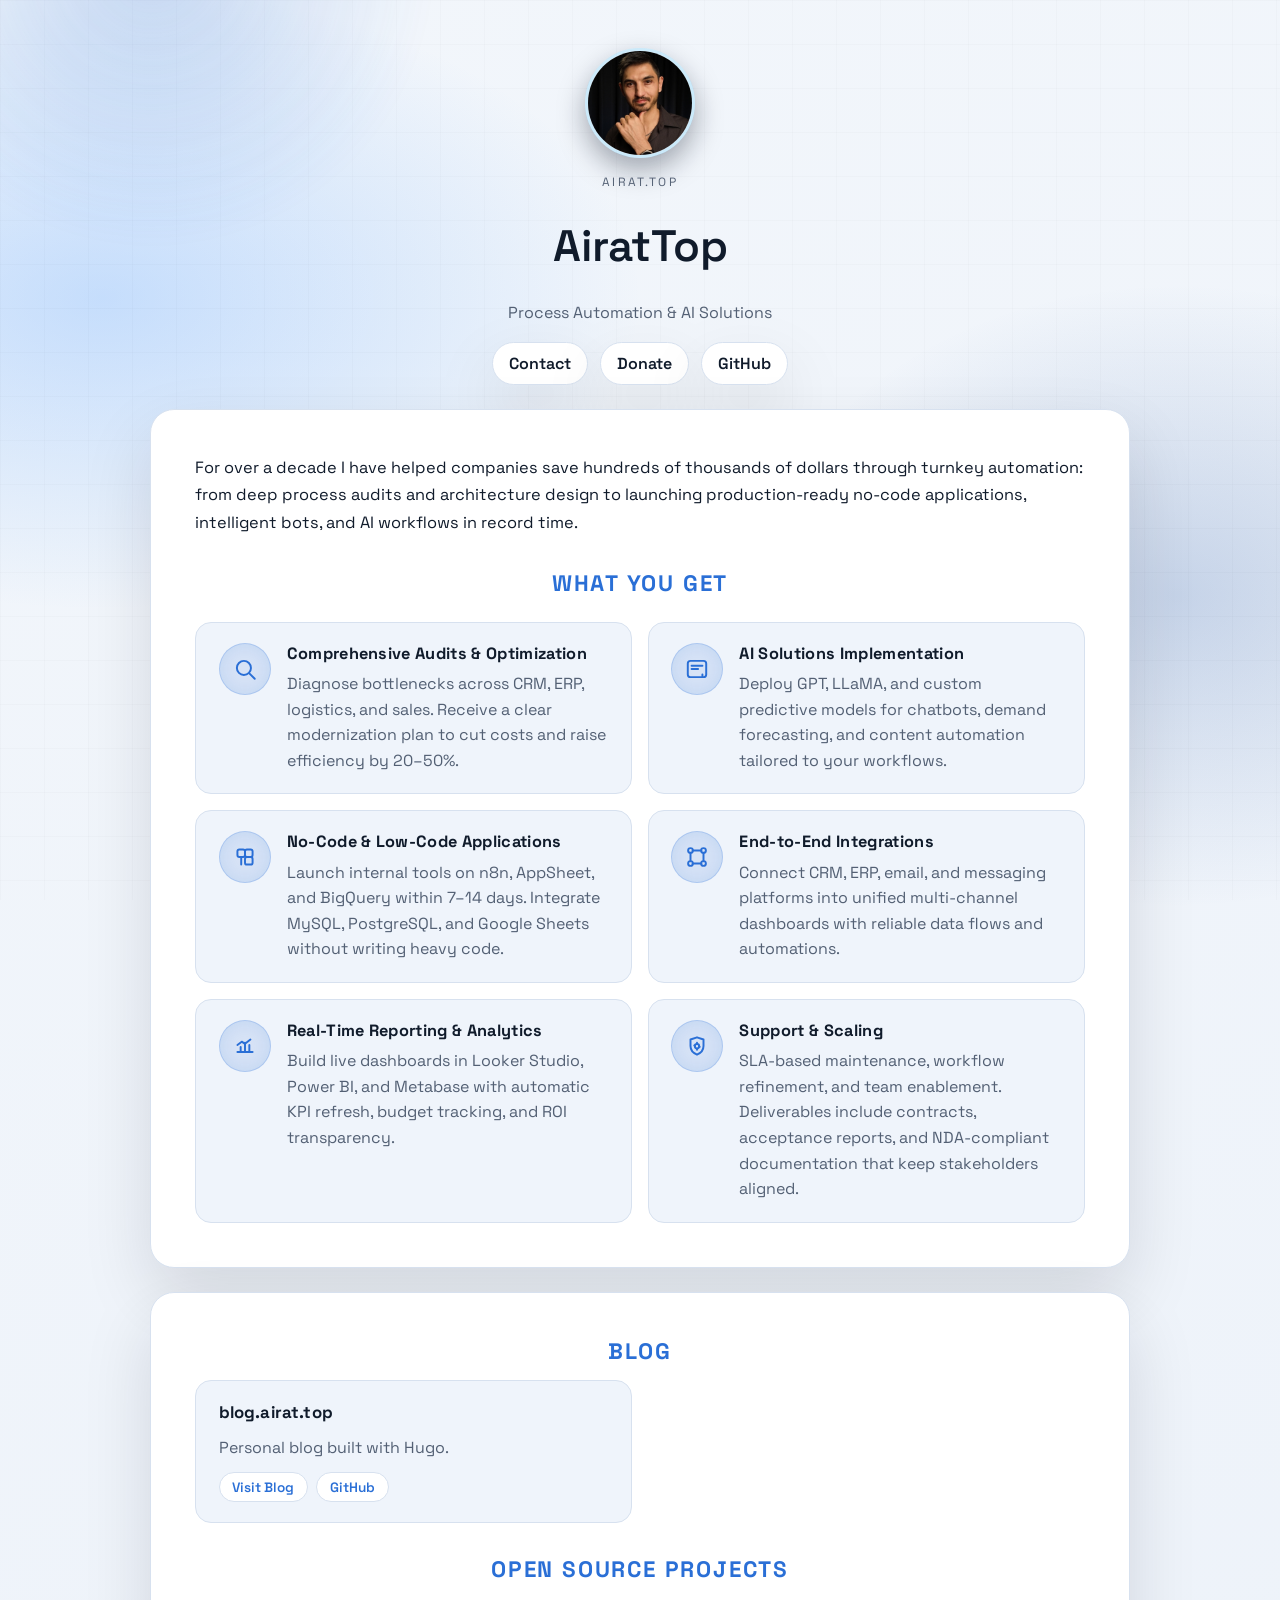
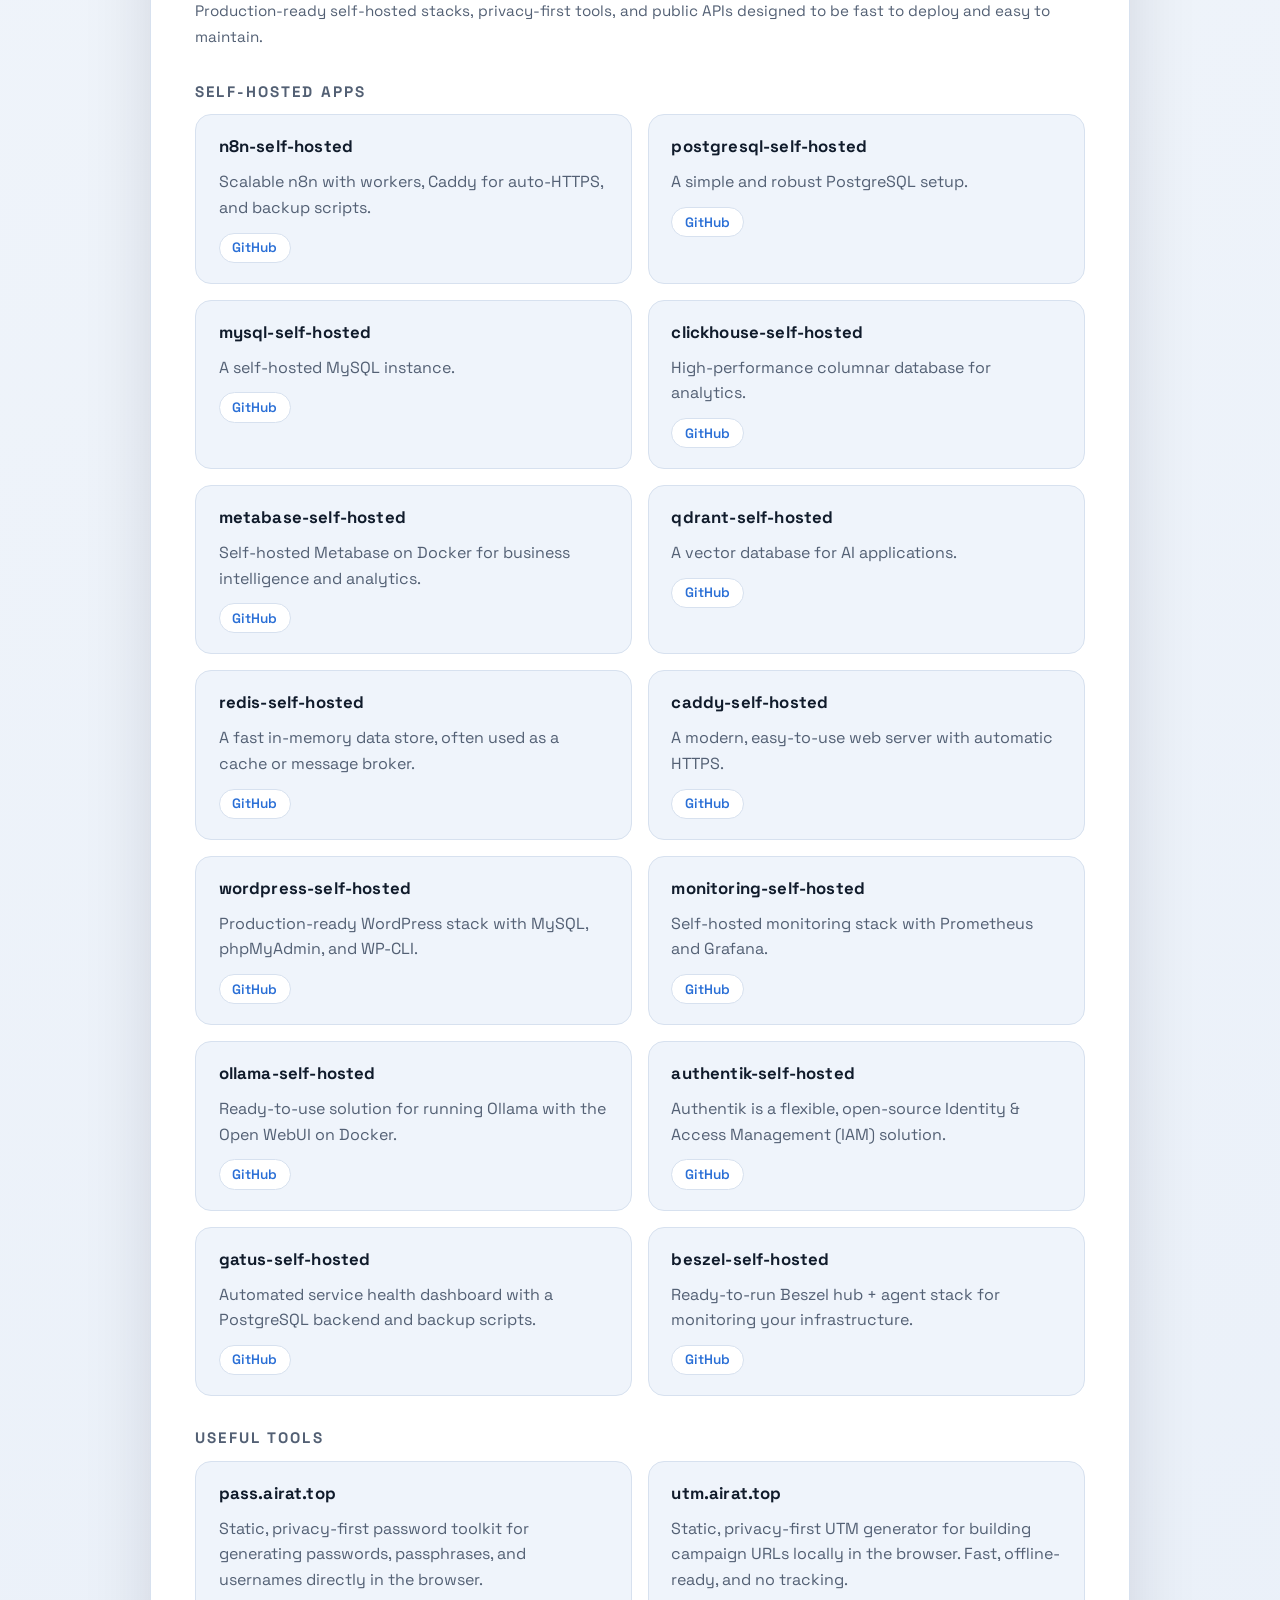
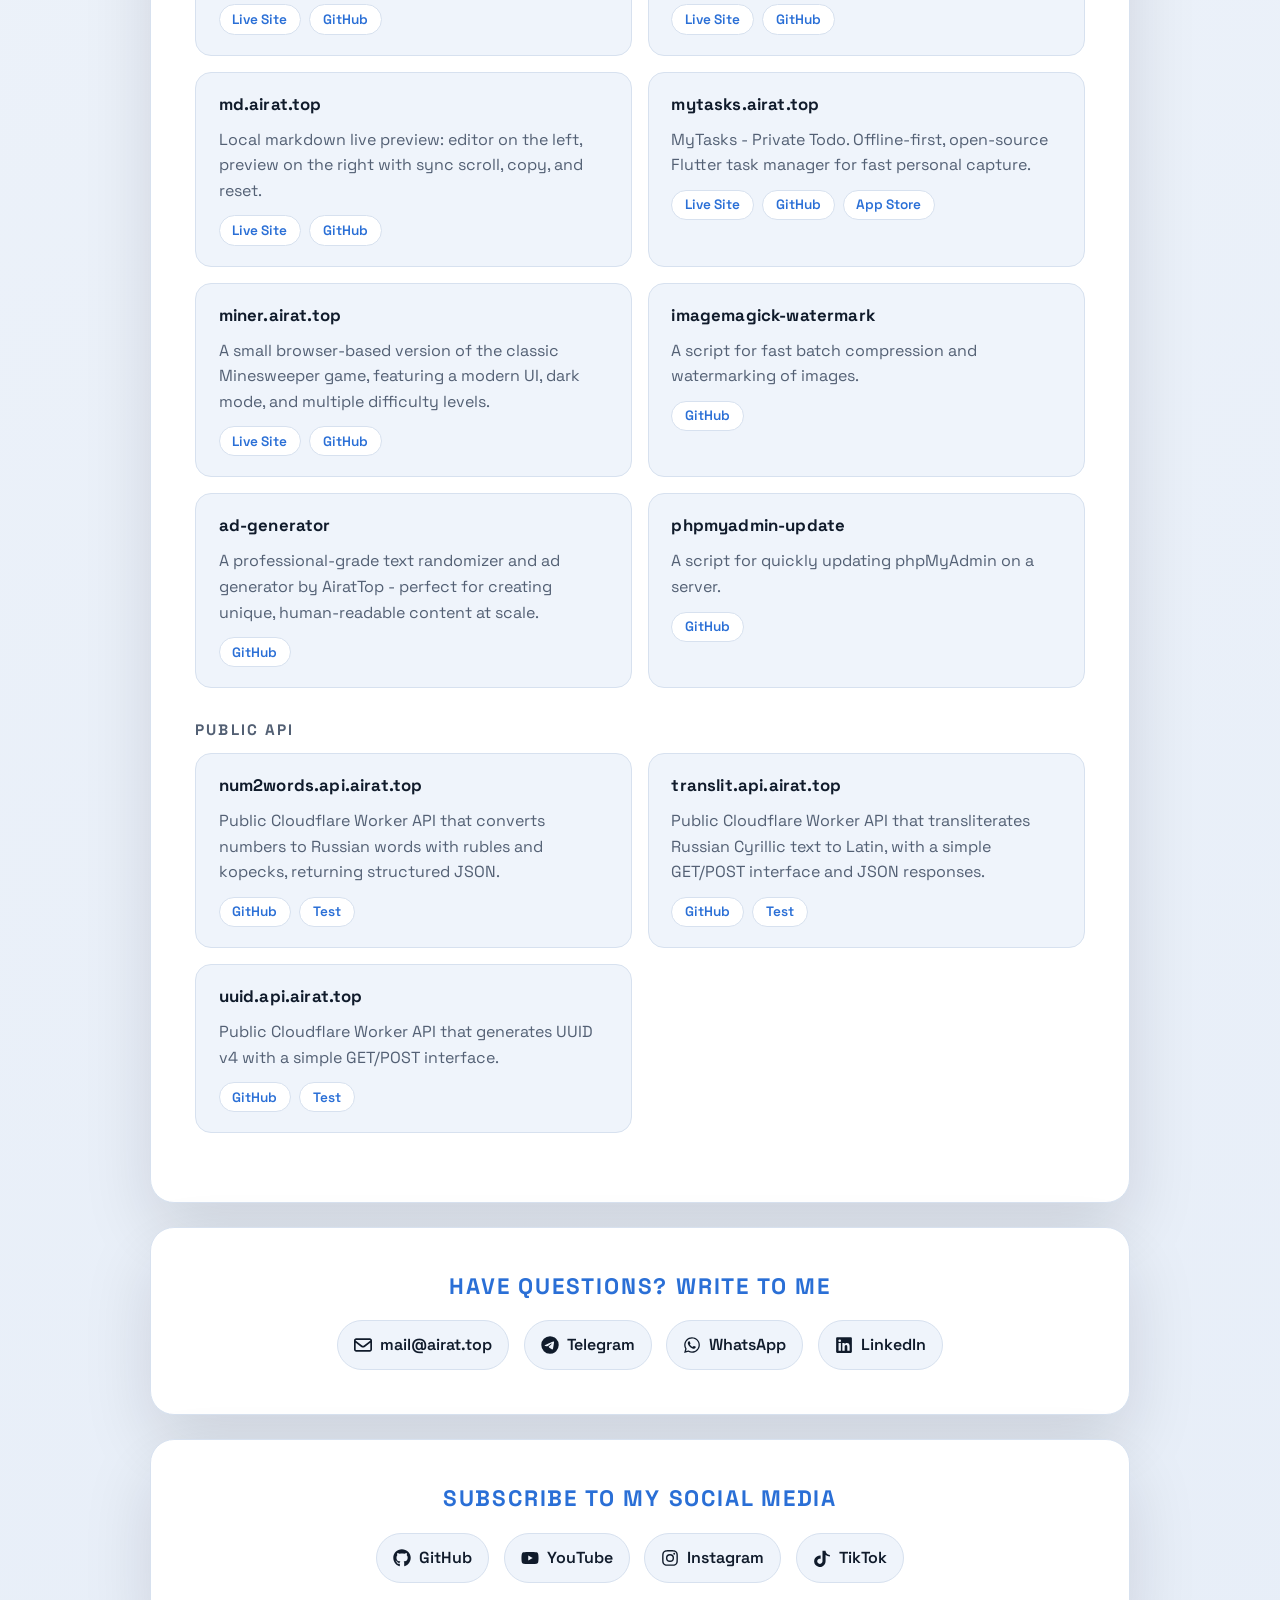
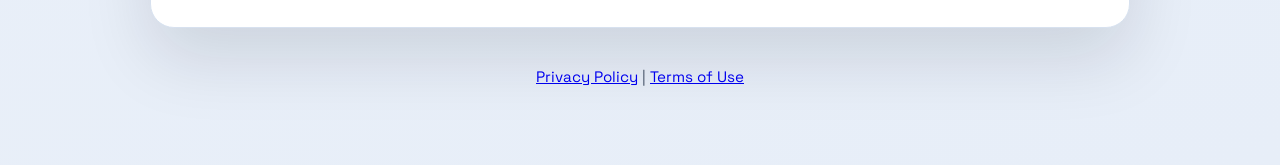
==== index.html @ 620937f3 "New content" ====
<!doctype html>
<html lang="en">
  <head>
    <meta charset="utf-8" />
    <meta name="viewport" content="width=device-width, initial-scale=1" />
    <meta name="description" content="AiratTop helps companies automate processes and launch AI-driven solutions, from audits to no-code apps, analytics, and ongoing support." />
    <title>AiratTop · Process Automation & AI Solutions</title>
    <meta property="og:type" content="website" />
    <meta property="og:title" content="AiratTop · Process Automation & AI Solutions" />
    <meta property="og:description" content="Discover how AiratTop delivers comprehensive audits, AI implementation, no-code apps, and analytics to accelerate your business." />
    <meta property="og:url" content="https://airat.top/" />
    <meta property="og:image" content="https://airat.top/airattop.jpg" />
    <meta property="og:image:width" content="500" />
    <meta property="og:image:height" content="500" />
    <meta property="twitter:card" content="summary" />
    <meta property="twitter:title" content="AiratTop · Process Automation & AI Solutions" />
    <meta property="twitter:description" content="Discover how AiratTop delivers comprehensive audits, AI implementation, no-code apps, and analytics to accelerate your business." />
    <meta property="twitter:image" content="https://airat.top/airattop.jpg" />
    <meta name="msvalidate.01" content="A4ADBC8E0D3C862E117640B06AC788E3" />
    <meta name="google-site-verification" content="zuHpP1sB8u4uv7gVtMj2RNaGCoxq2lGMYENOCMovy1Y" />
    <meta name="yandex-verification" content="6d08a6d5c02c329e" />
    <link rel="canonical" href="https://airat.top/" />
    <link rel="apple-touch-icon" sizes="180x180" href="/apple-touch-icon.png" />
    <link rel="icon" type="image/png" sizes="32x32" href="/favicon-32x32.png" />
    <link rel="icon" type="image/png" sizes="16x16" href="/favicon-16x16.png" />
    <link rel="icon" href="/favicon.ico" />
    <link rel="manifest" href="/site.webmanifest" />

    <link rel="preconnect" href="https://fonts.googleapis.com" />
    <link rel="preconnect" href="https://fonts.gstatic.com" crossorigin />
    <link
      href="https://fonts.googleapis.com/css2?family=Space+Grotesk:wght@400;500;600&family=JetBrains+Mono:wght@400;600&display=swap"
      rel="stylesheet"
    />
    <link rel="stylesheet" href="styles.css" />
    <script async src="https://www.googletagmanager.com/gtag/js?id=G-CVEGGNPJXK"></script>
    <script>
      window.dataLayer = window.dataLayer || [];
      function gtag(){dataLayer.push(arguments);}
      gtag('js', new Date());
      gtag('config', 'G-CVEGGNPJXK');
    </script>
  </head>
  <body>
    <div class="bg-glow" aria-hidden="true"></div>

    <main class="shell">
      <header class="brand brand-centered">
        <div class="avatar">
          <img src="airattop.jpg" alt="AiratTop portrait" />
        </div>
        <p class="brand-eyebrow">airat.top</p>
        <h1>AiratTop</h1>
        <p class="brand-subtitle">Process Automation &amp; AI Solutions</p>
        <div class="brand-actions">
          <a class="repo-link" href="#contact">Contact</a>
          <a class="repo-link" href="https://donate.airat.top" target="_blank" rel="noreferrer">Donate</a>
          <a class="repo-link" href="https://github.com/AiratTop" target="_blank" rel="noreferrer">GitHub</a>
        </div>
      </header>

      <section class="content">
        <p class="lead">
          For over a decade I have helped companies save hundreds of thousands of dollars through turnkey automation:
          from deep process audits and architecture design to launching production-ready no-code applications, intelligent bots,
          and AI workflows in record time.
        </p>

        <h2>What You Get</h2>
        <div class="services-grid">
          <article class="service-card">
            <span class="icon-circle" aria-hidden="true">
              <svg viewBox="0 0 24 24">
                <circle cx="11" cy="11" r="6.5" />
                <line x1="16" y1="16" x2="21" y2="21" />
              </svg>
            </span>
            <div>
              <h3>Comprehensive Audits &amp; Optimization</h3>
              <p>
                Diagnose bottlenecks across CRM, ERP, logistics, and sales. Receive a clear modernization plan to cut costs
                and raise efficiency by 20–50%.
              </p>
            </div>
          </article>

          <article class="service-card">
            <span class="icon-circle" aria-hidden="true">
              <svg viewBox="0 0 24 24">
                <rect x="3.5" y="4.5" width="17" height="15" rx="2.5" />
                <path d="M7 9h10M7 12h6M17 17v2" />
              </svg>
            </span>
            <div>
              <h3>AI Solutions Implementation</h3>
              <p>
                Deploy GPT, LLaMA, and custom predictive models for chatbots, demand forecasting, and content automation
                tailored to your workflows.
              </p>
            </div>
          </article>

          <article class="service-card">
            <span class="icon-circle" aria-hidden="true">
              <svg viewBox="0 0 24 24">
                <rect x="5" y="5" width="7" height="7" rx="1.8" />
                <rect x="12" y="5" width="7" height="7" rx="1.8" />
                <rect x="12" y="12" width="7" height="7" rx="1.8" />
                <path d="M8.5 12v7" />
              </svg>
            </span>
            <div>
              <h3>No-Code &amp; Low-Code Applications</h3>
              <p>
                Launch internal tools on n8n, AppSheet, and BigQuery within 7–14 days. Integrate MySQL, PostgreSQL,
                and Google Sheets without writing heavy code.
              </p>
            </div>
          </article>

          <article class="service-card">
            <span class="icon-circle" aria-hidden="true">
              <svg viewBox="0 0 24 24">
                <circle cx="6" cy="6" r="2.2" />
                <circle cx="18" cy="6" r="2.2" />
                <circle cx="6" cy="18" r="2.2" />
                <circle cx="18" cy="18" r="2.2" />
                <path d="M8 6h8M6 8v8M18 8v8M8 18h8" />
              </svg>
            </span>
            <div>
              <h3>End-to-End Integrations</h3>
              <p>
                Connect CRM, ERP, email, and messaging platforms into unified multi-channel dashboards with reliable data flows
                and automations.
              </p>
            </div>
          </article>

          <article class="service-card">
            <span class="icon-circle" aria-hidden="true">
              <svg viewBox="0 0 24 24">
                <path d="M5 17.5h14" />
                <path d="M8 13v4.5" />
                <path d="M12 9v8.5" />
                <path d="M16 11v6.5" />
                <path d="M5 11l4-3 3 2 5-4" />
              </svg>
            </span>
            <div>
              <h3>Real-Time Reporting &amp; Analytics</h3>
              <p>
                Build live dashboards in Looker Studio, Power BI, and Metabase with automatic KPI refresh, budget tracking,
                and ROI transparency.
              </p>
            </div>
          </article>

          <article class="service-card">
            <span class="icon-circle" aria-hidden="true">
              <svg viewBox="0 0 24 24">
                <path d="M12 4l6 2v6c0 4-2.5 6.5-6 8-3.5-1.5-6-4-6-8V6l6-2z" />
                <circle cx="12" cy="12.2" r="2" />
                <path d="M12 9v1" />
                <path d="M12 14.4v1" />
                <path d="M9.5 11.4l.7.7" />
                <path d="M13.8 12.1l.7.7" />
              </svg>
            </span>
            <div>
              <h3>Support &amp; Scaling</h3>
              <p>
                SLA-based maintenance, workflow refinement, and team enablement. Deliverables include contracts,
                acceptance reports, and NDA-compliant documentation that keep stakeholders aligned.
              </p>
            </div>
          </article>
        </div>
      </section>

      <section class="content" id="projects">
        <h2>Blog</h2>
        <div class="project-grid">
          <article class="project-card">
            <h3>blog.airat.top</h3>
            <p>Personal blog built with Hugo.</p>
            <div class="project-links">
              <a class="pill-link" href="https://blog.airat.top" target="_blank" rel="noreferrer">Visit Blog</a>
              <a class="pill-link" href="https://github.com/AiratTop/blog.airat.top" target="_blank" rel="noreferrer">GitHub</a>
            </div>
          </article>
        </div>

        <h2>Open Source Projects</h2>
        <p class="meta">
          Production-ready self-hosted stacks, privacy-first tools, and public APIs designed to be fast to deploy and easy to maintain.
        </p>

        <h3 class="section-title">Self-Hosted Apps</h3>
        <div class="project-grid">
          <article class="project-card">
            <h3>n8n-self-hosted</h3>
            <p>Scalable n8n with workers, Caddy for auto-HTTPS, and backup scripts.</p>
            <div class="project-links">
              <a class="pill-link" href="https://github.com/AiratTop/n8n-self-hosted" target="_blank" rel="noreferrer">GitHub</a>
            </div>
          </article>
          <article class="project-card">
            <h3>postgresql-self-hosted</h3>
            <p>A simple and robust PostgreSQL setup.</p>
            <div class="project-links">
              <a class="pill-link" href="https://github.com/AiratTop/postgresql-self-hosted" target="_blank" rel="noreferrer">GitHub</a>
            </div>
          </article>
          <article class="project-card">
            <h3>mysql-self-hosted</h3>
            <p>A self-hosted MySQL instance.</p>
            <div class="project-links">
              <a class="pill-link" href="https://github.com/AiratTop/mysql-self-hosted" target="_blank" rel="noreferrer">GitHub</a>
            </div>
          </article>
          <article class="project-card">
            <h3>clickhouse-self-hosted</h3>
            <p>High-performance columnar database for analytics.</p>
            <div class="project-links">
              <a class="pill-link" href="https://github.com/AiratTop/clickhouse-self-hosted" target="_blank" rel="noreferrer">GitHub</a>
            </div>
          </article>
          <article class="project-card">
            <h3>metabase-self-hosted</h3>
            <p>Self-hosted Metabase on Docker for business intelligence and analytics.</p>
            <div class="project-links">
              <a class="pill-link" href="https://github.com/AiratTop/metabase-self-hosted" target="_blank" rel="noreferrer">GitHub</a>
            </div>
          </article>
          <article class="project-card">
            <h3>qdrant-self-hosted</h3>
            <p>A vector database for AI applications.</p>
            <div class="project-links">
              <a class="pill-link" href="https://github.com/AiratTop/qdrant-self-hosted" target="_blank" rel="noreferrer">GitHub</a>
            </div>
          </article>
          <article class="project-card">
            <h3>redis-self-hosted</h3>
            <p>A fast in-memory data store, often used as a cache or message broker.</p>
            <div class="project-links">
              <a class="pill-link" href="https://github.com/AiratTop/redis-self-hosted" target="_blank" rel="noreferrer">GitHub</a>
            </div>
          </article>
          <article class="project-card">
            <h3>caddy-self-hosted</h3>
            <p>A modern, easy-to-use web server with automatic HTTPS.</p>
            <div class="project-links">
              <a class="pill-link" href="https://github.com/AiratTop/caddy-self-hosted" target="_blank" rel="noreferrer">GitHub</a>
            </div>
          </article>
          <article class="project-card">
            <h3>wordpress-self-hosted</h3>
            <p>Production-ready WordPress stack with MySQL, phpMyAdmin, and WP-CLI.</p>
            <div class="project-links">
              <a class="pill-link" href="https://github.com/AiratTop/wordpress-self-hosted" target="_blank" rel="noreferrer">GitHub</a>
            </div>
          </article>
          <article class="project-card">
            <h3>monitoring-self-hosted</h3>
            <p>Self-hosted monitoring stack with Prometheus and Grafana.</p>
            <div class="project-links">
              <a class="pill-link" href="https://github.com/AiratTop/monitoring-self-hosted" target="_blank" rel="noreferrer">GitHub</a>
            </div>
          </article>
          <article class="project-card">
            <h3>ollama-self-hosted</h3>
            <p>Ready-to-use solution for running Ollama with the Open WebUI on Docker.</p>
            <div class="project-links">
              <a class="pill-link" href="https://github.com/AiratTop/ollama-self-hosted" target="_blank" rel="noreferrer">GitHub</a>
            </div>
          </article>
          <article class="project-card">
            <h3>authentik-self-hosted</h3>
            <p>Authentik is a flexible, open-source Identity &amp; Access Management (IAM) solution.</p>
            <div class="project-links">
              <a class="pill-link" href="https://github.com/AiratTop/authentik-self-hosted" target="_blank" rel="noreferrer">GitHub</a>
            </div>
          </article>
          <article class="project-card">
            <h3>gatus-self-hosted</h3>
            <p>Automated service health dashboard with a PostgreSQL backend and backup scripts.</p>
            <div class="project-links">
              <a class="pill-link" href="https://github.com/AiratTop/gatus-self-hosted" target="_blank" rel="noreferrer">GitHub</a>
            </div>
          </article>
          <article class="project-card">
            <h3>beszel-self-hosted</h3>
            <p>Ready-to-run Beszel hub + agent stack for monitoring your infrastructure.</p>
            <div class="project-links">
              <a class="pill-link" href="https://github.com/AiratTop/beszel-self-hosted" target="_blank" rel="noreferrer">GitHub</a>
            </div>
          </article>
        </div>

        <h3 class="section-title">Useful Tools</h3>
        <div class="project-grid">
          <article class="project-card">
            <h3>pass.airat.top</h3>
            <p>Static, privacy-first password toolkit for generating passwords, passphrases, and usernames directly in the browser.</p>
            <div class="project-links">
              <a class="pill-link" href="https://pass.airat.top" target="_blank" rel="noreferrer">Live Site</a>
              <a class="pill-link" href="https://github.com/AiratTop/pass.airat.top" target="_blank" rel="noreferrer">GitHub</a>
            </div>
          </article>
          <article class="project-card">
            <h3>utm.airat.top</h3>
            <p>Static, privacy-first UTM generator for building campaign URLs locally in the browser. Fast, offline-ready, and no tracking.</p>
            <div class="project-links">
              <a class="pill-link" href="https://utm.airat.top" target="_blank" rel="noreferrer">Live Site</a>
              <a class="pill-link" href="https://github.com/AiratTop/utm.airat.top" target="_blank" rel="noreferrer">GitHub</a>
            </div>
          </article>
          <article class="project-card">
            <h3>md.airat.top</h3>
            <p>Local markdown live preview: editor on the left, preview on the right with sync scroll, copy, and reset.</p>
            <div class="project-links">
              <a class="pill-link" href="https://md.airat.top" target="_blank" rel="noreferrer">Live Site</a>
              <a class="pill-link" href="https://github.com/AiratTop/md.airat.top" target="_blank" rel="noreferrer">GitHub</a>
            </div>
          </article>
          <article class="project-card">
            <h3>mytasks.airat.top</h3>
            <p>MyTasks - Private Todo. Offline-first, open-source Flutter task manager for fast personal capture.</p>
            <div class="project-links">
              <a class="pill-link" href="https://mytasks.airat.top" target="_blank" rel="noreferrer">Live Site</a>
              <a class="pill-link" href="https://github.com/AiratTop/mytasks" target="_blank" rel="noreferrer">GitHub</a>
              <a class="pill-link" href="https://apps.apple.com/us/app/mytasks-private-todo/id6755858152" target="_blank" rel="noreferrer">App Store</a>
            </div>
          </article>
          <article class="project-card">
            <h3>miner.airat.top</h3>
            <p>A small browser-based version of the classic Minesweeper game, featuring a modern UI, dark mode, and multiple difficulty levels.</p>
            <div class="project-links">
              <a class="pill-link" href="https://miner.airat.top" target="_blank" rel="noreferrer">Live Site</a>
              <a class="pill-link" href="https://github.com/AiratTop/miner.airat.top" target="_blank" rel="noreferrer">GitHub</a>
            </div>
          </article>
          <article class="project-card">
            <h3>imagemagick-watermark</h3>
            <p>A script for fast batch compression and watermarking of images.</p>
            <div class="project-links">
              <a class="pill-link" href="https://github.com/AiratTop/imagemagick-watermark" target="_blank" rel="noreferrer">GitHub</a>
            </div>
          </article>
          <article class="project-card">
            <h3>ad-generator</h3>
            <p>A professional-grade text randomizer and ad generator by AiratTop - perfect for creating unique, human-readable content at scale.</p>
            <div class="project-links">
              <a class="pill-link" href="https://github.com/AiratTop/ad-generator" target="_blank" rel="noreferrer">GitHub</a>
            </div>
          </article>
          <article class="project-card">
            <h3>phpmyadmin-update</h3>
            <p>A script for quickly updating phpMyAdmin on a server.</p>
            <div class="project-links">
              <a class="pill-link" href="https://github.com/AiratTop/phpmyadmin-update" target="_blank" rel="noreferrer">GitHub</a>
            </div>
          </article>
        </div>

        <h3 class="section-title">Public API</h3>
        <div class="project-grid">
          <article class="project-card">
            <h3>num2words.api.airat.top</h3>
            <p>Public Cloudflare Worker API that converts numbers to Russian words with rubles and kopecks, returning structured JSON.</p>
            <div class="project-links">
              <a class="pill-link" href="https://github.com/AiratTop/num2words.api.airat.top" target="_blank" rel="noreferrer">GitHub</a>
              <a class="pill-link" href="https://num2words.api.airat.top/?number=1234.56" target="_blank" rel="noreferrer">Test</a>
            </div>
          </article>
          <article class="project-card">
            <h3>translit.api.airat.top</h3>
            <p>Public Cloudflare Worker API that transliterates Russian Cyrillic text to Latin, with a simple GET/POST interface and JSON responses.</p>
            <div class="project-links">
              <a class="pill-link" href="https://github.com/AiratTop/translit.api.airat.top" target="_blank" rel="noreferrer">GitHub</a>
              <a class="pill-link" href="https://translit.api.airat.top/?text=%D0%9F%D1%80%D0%B8%D0%B2%D0%B5%D1%82" target="_blank" rel="noreferrer">Test</a>
            </div>
          </article>
          <article class="project-card">
            <h3>uuid.api.airat.top</h3>
            <p>Public Cloudflare Worker API that generates UUID v4 with a simple GET/POST interface.</p>
            <div class="project-links">
              <a class="pill-link" href="https://github.com/AiratTop/uuid.api.airat.top" target="_blank" rel="noreferrer">GitHub</a>
              <a class="pill-link" href="https://uuid.api.airat.top" target="_blank" rel="noreferrer">Test</a>
            </div>
          </article>
        </div>
      </section>

      <section class="content content-center" id="contact">
        <h2>Have Questions? Write to Me</h2>
        <div class="action-grid">
          <a class="action-btn" href="mailto:mail@airat.top">
            <svg viewBox="0 0 512 512" aria-hidden="true" focusable="false" fill="currentColor">
              <path d="M61.4 64C27.5 64 0 91.5 0 125.4c0 .9 0 1.7.1 2.6H0V384c0 35.3 28.7 64 64 64h384c35.3 0 64-28.7 64-64V128h-.1c0-.9.1-1.7.1-2.6 0-33.9-27.5-61.4-61.4-61.4H61.4Zm402.6 128.3V384c0 8.8-7.2 16-16 16H64c-8.8 0-16-7.2-16-16V192.3l154.8 117.4c31.4 23.9 74.9 23.9 106.4 0L464 192.3ZM48 125.4c0-7.4 6-13.4 13.4-13.4h389.2c7.4 0 13.4 6 13.4 13.4 0 4.2-2 8.2-5.3 10.7L280.2 271.5c-14.3 10.8-34.1 10.8-48.4 0L53.3 136.1c-3.3-2.5-5.3-6.5-5.3-10.7Z" />
            </svg>
            mail@airat.top
          </a>
          <a class="action-btn" href="https://t.me/Airat_Halitov" target="_blank" rel="noreferrer">
            <svg viewBox="0 0 512 512" aria-hidden="true" focusable="false" fill="currentColor">
              <path d="M256 8a248 248 0 1 0 0 496 248 248 0 1 0 0-496Zm115 168.7c-3.7 39.2-19.9 134.4-28.1 178.3-3.5 18.6-10.3 24.8-16.9 25.4-14.4 1.3-25.3-9.5-39.3-18.7-21.8-14.3-34.2-23.2-55.3-37.2-24.5-16.1-8.6-25 5.3-39.5 3.7-3.8 67.1-61.5 68.3-66.7.2-.7.3-3.1-1.2-4.4s-3.6-.8-5.1-.5c-2.2.5-37.1 23.5-104.6 69.1-9.9 6.8-18.9 10.1-26.9 9.9-8.9-.2-25.9-5-38.6-9.1-15.5-5-27.9-7.7-26.8-16.3.6-4.5 6.7-9 18.4-13.7 72.3-31.5 120.5-52.3 144.6-62.3 68.9-28.6 83.2-33.6 92.5-33.8 2.1 0 6.6.5 9.6 2.9 2 1.7 3.2 4.1 3.5 6.7.5 3.2.6 6.5.4 9.8Z" />
            </svg>
            Telegram
          </a>
          <a class="action-btn" href="https://wa.me/+79667770704" target="_blank" rel="noreferrer">
            <svg viewBox="0 0 448 512" aria-hidden="true" focusable="false" fill="currentColor">
              <path d="M380.9 97.1c-41.9-42-97.7-65.1-157-65.1C101.5 32 2 131.6 2 254c0 39.1 10.2 77.3 29.6 111L0 480l117.7-30.9c32.4 17.7 68.9 27 106.1 27h.1c122.3 0 224.1-99.6 224.1-222 0-59.3-25.2-115-67.1-157Zm-157 341.6c-33.2 0-65.7-8.9-94-25.7l-6.7-4-69.8 18.3 18.6-68.1-4.4-7c-18.5-29.4-28.2-63.3-28.2-98.2C40.4 152.3 123.2 69.5 225 69.5c49.3 0 95.6 19.2 130.4 54.1s56.2 81.2 56.1 130.5c0 101.8-84.9 184.6-186.6 184.6Zm94.9-138.2c-5.5-2.8-32.8-16.2-37.9-18-5.1-1.9-8.8-2.8-12.5 2.8s-14.3 18-17.6 21.8c-3.2 3.7-6.5 4.2-12 1.4-32.6-16.3-54-29.1-75.5-66-5.7-9.8 5.7-9.1 16.3-30.3 1.8-3.7.9-6.9-.5-9.7s-12.5-30.1-17.1-41.2c-4.5-10.8-9.1-9.3-12.5-9.5-3.2-.2-6.9-.2-10.6-.2s-9.7 1.4-14.8 6.9c-5.1 5.6-19.4 19-19.4 46.3s19.9 53.7 22.6 57.4c2.8 3.7 39.1 59.7 94.8 83.8 35.2 15.2 49 16.5 66.6 13.9 10.7-1.6 32.8-13.4 37.4-26.4s4.6-24.1 3.2-26.4c-1.3-2.5-5-3.9-10.5-6.6Z" />
            </svg>
            WhatsApp
          </a>
          <a class="action-btn" href="https://www.linkedin.com/in/AiratTop" target="_blank" rel="noreferrer">
            <svg viewBox="0 0 448 512" aria-hidden="true" focusable="false" fill="currentColor">
              <path d="M416 32H31.9C14.3 32 0 46.5 0 64.3v383.4C0 465.5 14.3 480 31.9 480H416c17.6 0 32-14.5 32-32.3V64.3C448 46.5 433.6 32 416 32Zm-280.6 384H69v-213.8h66.5V416Zm-33.2-320a38.5 38.5 0 1 1 0 77 38.5 38.5 0 1 1 0-77ZM384.3 416h-66.4v-104c0-24.8-.5-56.7-34.5-56.7-34.6 0-39.9 27-39.9 54.9V416h-66.4V202.2h63.7v29.2h.9c8.9-16.8 30.6-34.5 62.9-34.5 67.2 0 79.7 44.3 79.7 101.9V416Z" />
            </svg>
            LinkedIn
          </a>
        </div>
      </section>

      <section class="content content-center">
        <h2>Subscribe to My Social Media</h2>
        <div class="action-grid">
          <a class="action-btn" href="https://github.com/AiratTop" target="_blank" rel="noreferrer">
            <svg viewBox="0 0 512 512" aria-hidden="true" focusable="false" fill="currentColor">
              <path d="M173.9 397.4c0 2-2.3 3.6-5.2 3.6-3.3 .3-5.6-1.3-5.6-3.6 0-2 2.3-3.6 5.2-3.6 3-.3 5.6 1.3 5.6 3.6zm-31.1-4.5c-.7 2 1.3 4.3 4.3 4.9 2.6 1 5.6 0 6.2-2s-1.3-4.3-4.3-5.2c-2.6-.7-5.5 .3-6.2 2.3zm44.2-1.7c-2.9 .7-4.9 2.6-4.6 4.9 .3 2 2.9 3.3 5.9 2.6 2.9-.7 4.9-2.6 4.6-4.6-.3-1.9-3-3.2-5.9-2.9zM252.8 8c-138.7 0-244.8 105.3-244.8 244 0 110.9 69.8 205.8 169.5 239.2 12.8 2.3 17.3-5.6 17.3-12.1 0-6.2-.3-40.4-.3-61.4 0 0-70 15-84.7-29.8 0 0-11.4-29.1-27.8-36.6 0 0-22.9-15.7 1.6-15.4 0 0 24.9 2 38.6 25.8 21.9 38.6 58.6 27.5 72.9 20.9 2.3-16 8.8-27.1 16-33.7-55.9-6.2-112.3-14.3-112.3-110.5 0-27.5 7.6-41.3 23.6-58.9-2.6-6.5-11.1-33.3 2.6-67.9 20.9-6.5 69 27 69 27 20-5.6 41.5-8.5 62.8-8.5s42.8 2.9 62.8 8.5c0 0 48.1-33.6 69-27 13.7 34.7 5.2 61.4 2.6 67.9 16 17.7 25.8 31.5 25.8 58.9 0 96.5-58.9 104.2-114.8 110.5 9.2 7.9 17 22.9 17 46.4 0 33.7-.3 75.4-.3 83.6 0 6.5 4.6 14.4 17.3 12.1 100-33.2 167.8-128.1 167.8-239 0-138.7-112.5-244-251.2-244zM105.2 352.9c-1.3 1-1 3.3 .7 5.2 1.6 1.6 3.9 2.3 5.2 1 1.3-1 1-3.3-.7-5.2-1.6-1.6-3.9-2.3-5.2-1zm-10.8-8.1c-.7 1.3 .3 2.9 2.3 3.9 1.6 1 3.6 .7 4.3-.7 .7-1.3-.3-2.9-2.3-3.9-2-.6-3.6-.3-4.3 .7zm32.4 35.6c-1.6 1.3-1 4.3 1.3 6.2 2.3 2.3 5.2 2.6 6.5 1 1.3-1.3 .7-4.3-1.3-6.2-2.2-2.3-5.2-2.6-6.5-1zm-11.4-14.7c-1.6 1-1.6 3.6 0 5.9s4.3 3.3 5.6 2.3c1.6-1.3 1.6-3.9 0-6.2-1.4-2.3-4-3.3-5.6-2z" />
            </svg>
            GitHub
          </a>
          <a class="action-btn" href="https://www.youtube.com/@AiratTop?sub_confirmation=1" target="_blank" rel="noreferrer">
            <svg viewBox="0 0 576 512" aria-hidden="true" focusable="false" fill="currentColor">
              <path d="M549.7 124.1c-6.2-23.7-24.8-42.3-48.3-48.6C458.9 64 288.1 64 288.1 64S117.3 64 74.7 75.5C51.2 81.8 32.7 100.4 26.4 124.1 15 167 15 256.4 15 256.4s0 89.4 11.4 132.3c6.3 23.6 24.8 41.5 48.3 47.8 42.6 11.5 213.4 11.5 213.4 11.5s170.8 0 213.4-11.5c23.5-6.3 42-24.2 48.3-47.8 11.4-42.9 11.4-132.3 11.4-132.3s0-89.4-11.4-132.3ZM232.2 337.6V175.2l142.7 81.2-142.7 81.2Z" />
            </svg>
            YouTube
          </a>
          <a class="action-btn" href="https://www.instagram.com/airat.top/" target="_blank" rel="noreferrer">
            <svg viewBox="0 0 448 512" aria-hidden="true" focusable="false" fill="currentColor">
              <path d="M224.3 141a115 115 0 1 0 -.6 230 115 115 0 1 0 .6-230zm-.6 40.4a74.6 74.6 0 1 1 .6 149.2 74.6 74.6 0 1 1 -.6-149.2zm93.4-45.1a26.8 26.8 0 1 1 53.6 0 26.8 26.8 0 1 1 -53.6 0zm129.7 27.2c-1.7-35.9-9.9-67.7-36.2-93.9-26.2-26.2-58-34.4-93.9-36.2-37-2.1-147.9-2.1-184.9 0-35.8 1.7-67.6 9.9-93.9 36.1s-34.4 58-36.2 93.9c-2.1 37-2.1 147.9 0 184.9 1.7 35.9 9.9 67.7 36.2 93.9s58 34.4 93.9 36.2c37 2.1 147.9 2.1 184.9 0 35.9-1.7 67.7-9.9 93.9-36.2 26.2-26.2 34.4-58 36.2-93.9 2.1-37 2.1-147.8 0-184.8zM399 388c-7.8 19.6-22.9 34.7-42.6 42.6-29.5 11.7-99.5 9-132.1 9s-102.7 2.6-132.1-9c-19.6-7.8-34.7-22.9-42.6-42.6-11.7-29.5-9-99.5-9-132.1s-2.6-102.7 9-132.1c7.8-19.6 22.9-34.7 42.6-42.6 29.5-11.7 99.5-9 132.1-9s102.7-2.6 132.1 9c19.6 7.8 34.7 22.9 42.6 42.6 11.7 29.5 9 99.5 9 132.1s2.7 102.7-9 132.1z" />
            </svg>
            Instagram
          </a>
          <a class="action-btn" href="https://www.tiktok.com/@airat.top" target="_blank" rel="noreferrer">
            <svg viewBox="0 0 448 512" aria-hidden="true" focusable="false" fill="currentColor">
              <path d="M448.5 209.9c-44 .1-87-13.6-122.8-39.2v178.7c0 33.1-10.1 65.4-29 92.6s-45.6 48-76.6 59.6-64.8 13.5-96.9 5.3-60.9-25.9-82.7-50.8-35.3-56-39-88.9 2.9-66.1 18.6-95.2 40-52.7 69.6-67.7 62.9-20.5 95.7-16v89.9c-15-4.7-31.1-4.6-46 .4s-27.9 14.6-37 27.3-14 28.1-13.9 43.9 5.2 31 14.5 43.7 22.4 22.1 37.4 26.9 31.1 4.8 46-.1 28-14.4 37.2-27.1 14.2-28.1 14.2-43.8V48.5h88c-.1 7.4.6 14.9 1.9 22.2 3.1 16.3 9.4 31.9 18.7 45.7s21.3 25.6 35.2 34.6c19.9 13.1 43.2 20.1 67 20.1v87.4Z" />
            </svg>
            TikTok
          </a>
        </div>
      </section>

      <footer class="doc-footer">
        <p>
          <a href="https://privacy.airat.top" target="_blank" rel="noreferrer privacy-policy">Privacy Policy</a>
          |
          <a href="https://terms.airat.top" target="_blank" rel="noreferrer terms-of-service">Terms of Use</a>
        </p>
      </footer>
    </main>
  </body>
</html>
---- styles.css ----
:root {
  color-scheme: light dark;
  --bg: #f2f6fb;
  --bg-strong: #e7eef8;
  --surface: #ffffff;
  --surface-strong: #eff4fb;
  --text: #101b2b;
  --muted: #536074;
  --accent: #2a6fd6;
  --accent-strong: #1b4f9a;
  --border: #d7e1ef;
  --shadow: 0 30px 70px rgba(9, 18, 33, 0.12);
  --chip: #e7effb;
  --focus: rgba(42, 111, 214, 0.25);
  --grid: rgba(12, 18, 35, 0.05);
  --action-primary-bg: linear-gradient(135deg, #3a86ff, #2a6fd6);
  --action-primary-text: #f5f8ff;
}

@media (prefers-color-scheme: dark) {
  :root {
    --bg: #0b111a;
    --bg-strong: #0f1724;
    --surface: #141e2c;
    --surface-strong: #1a2536;
    --text: #e6edf7;
    --muted: #9fb0c7;
    --accent: #61a8ff;
    --accent-strong: #2f6bd1;
    --border: #233049;
    --shadow: 0 30px 80px rgba(0, 0, 0, 0.45);
    --chip: #1b263a;
    --focus: rgba(97, 168, 255, 0.25);
    --grid: rgba(255, 255, 255, 0.05);
    --action-primary-bg: linear-gradient(135deg, #6cb2ff, #3a7de0);
    --action-primary-text: #071018;
  }
}

* {
  box-sizing: border-box;
}

body {
  margin: 0;
  min-height: 100vh;
  font-family: "Space Grotesk", "Segoe UI", sans-serif;
  color: var(--text);
  background: radial-gradient(900px 520px at 8% 6%, rgba(66, 149, 255, 0.25), transparent 60%),
    radial-gradient(700px 520px at 92% 12%, rgba(28, 78, 160, 0.2), transparent 60%),
    linear-gradient(160deg, var(--bg), var(--bg-strong));
  display: flex;
  align-items: flex-start;
  justify-content: center;
  padding: 48px 20px 64px;
}

body::before {
  content: "";
  position: fixed;
  inset: 0;
  background-image: linear-gradient(var(--grid) 1px, transparent 1px),
    linear-gradient(90deg, var(--grid) 1px, transparent 1px);
  background-size: 44px 44px;
  pointer-events: none;
  opacity: 0.35;
  z-index: 0;
}

.bg-glow {
  position: fixed;
  inset: -35% auto auto -10%;
  width: 560px;
  height: 560px;
  background: radial-gradient(circle at center, rgba(58, 134, 255, 0.3), transparent 70%);
  filter: blur(20px);
  opacity: 0.8;
  pointer-events: none;
  animation: drift 18s ease-in-out infinite;
  z-index: 0;
}

@media (prefers-color-scheme: light) {
  .bg-glow {
    background: radial-gradient(circle at center, rgba(42, 111, 214, 0.28), transparent 70%);
  }
}

@keyframes drift {
  0% {
    transform: translate3d(0, 0, 0);
  }
  50% {
    transform: translate3d(40px, 20px, 0);
  }
  100% {
    transform: translate3d(0, 0, 0);
  }
}

.shell {
  width: min(980px, 100%);
  display: grid;
  gap: 24px;
  position: relative;
  z-index: 1;
}

.brand {
  display: flex;
  align-items: flex-end;
  justify-content: space-between;
  gap: 16px;
}

.brand-centered {
  flex-direction: column;
  align-items: center;
  text-align: center;
}

.brand-copy {
  max-width: 680px;
}

.brand-eyebrow {
  text-transform: uppercase;
  letter-spacing: 0.18em;
  font-size: 12px;
  color: var(--muted);
  margin: 0 0 12px;
}

.brand h1 {
  margin: 0 0 10px;
  font-size: clamp(28px, 4vw, 44px);
  font-weight: 600;
}

.brand-subtitle {
  margin: 0;
  color: var(--muted);
  font-size: 16px;
  line-height: 1.6;
}

.brand-actions {
  display: flex;
  align-items: center;
  gap: 12px;
  flex-wrap: nowrap;
}

.brand-centered .brand-actions {
  justify-content: center;
}

.repo-link {
  appearance: none;
  text-decoration: none;
  color: var(--text);
  font-weight: 600;
  padding: 10px 16px;
  border-radius: 999px;
  border: 1px solid var(--border);
  background: var(--surface);
  box-shadow: var(--shadow);
  display: inline-flex;
  align-items: center;
  justify-content: center;
  cursor: pointer;
  transition: transform 0.2s ease, border-color 0.2s ease, color 0.2s ease;
}

.repo-link:hover {
  transform: translateY(-1px);
  border-color: var(--accent);
  color: var(--accent);
}

.content {
  background: var(--surface);
  border-radius: 24px;
  border: 1px solid var(--border);
  padding: clamp(1.75rem, 2.2vw + 1rem, 3rem);
  box-shadow: var(--shadow);
}

.content .lead {
  margin-top: 0;
  font-size: 1.02rem;
  color: var(--text);
}

.content .meta {
  margin: 0 0 1.5rem;
  color: var(--muted);
  font-size: 0.95rem;
}

.content h2 {
  margin: 2rem 0 0.85rem;
  font-size: clamp(1.05rem, 1.2vw + 0.95rem, 1.4rem);
  letter-spacing: 0.08em;
  text-transform: uppercase;
  color: var(--accent);
  text-align: center;
}

.content h2:first-child {
  margin-top: 0;
}

.content > section:first-of-type h2 {
  margin-top: 1rem;
}

.content p,
.content li {
  margin: 0 0 1rem;
  line-height: 1.7;
}

.content ul {
  padding-left: 1.1rem;
  margin: 0 0 1.5rem;
}

.content a {
  color: var(--accent);
  text-decoration: none;
  font-weight: 600;
}

.content a:hover {
  text-decoration: underline;
}

.content code {
  font-family: "JetBrains Mono", "SFMono-Regular", Menlo, Consolas, monospace;
  font-size: 0.95rem;
  padding: 0.08rem 0.35rem;
  border-radius: 6px;
  border: 1px solid var(--border);
  background: var(--surface-strong);
}

.doc-footer {
  text-align: center;
  color: var(--muted);
  font-size: 0.95rem;
}

.wallets {
  display: grid;
  gap: 16px;
  margin-top: 1.5rem;
}

.wallet-card {
  padding: 1.25rem;
  border-radius: 16px;
  border: 1px solid var(--border);
  background: var(--surface-strong);
  transition: transform 0.2s ease, border-color 0.2s ease;
}

.wallet-card:hover,
.wallet-card:focus-within {
  transform: translateY(-3px);
  border-color: var(--accent);
}

.wallet-card h2 {
  margin: 0 0 0.75rem;
  font-size: 0.95rem;
}

.address-row {
  display: flex;
  gap: 0.75rem;
  flex-wrap: nowrap;
  align-items: center;
}

.address {
  margin: 0;
  font-family: "JetBrains Mono", "SFMono-Regular", Menlo, Consolas, monospace;
  font-size: 0.95rem;
  word-break: break-word;
  line-height: 1.5;
}

.copy-button {
  border: none;
  border-radius: 999px;
  padding: 0.45rem 1.1rem;
  font-size: 0.75rem;
  font-weight: 600;
  letter-spacing: 0.08em;
  text-transform: uppercase;
  color: var(--action-primary-text);
  background: var(--action-primary-bg);
  cursor: pointer;
  transition: transform 150ms ease, box-shadow 150ms ease;
  box-shadow: 0 12px 24px rgba(31, 111, 139, 0.2);
}

.copy-button:hover,
.copy-button:focus-visible {
  transform: translateY(-1px);
  box-shadow: 0 16px 30px rgba(31, 111, 139, 0.3);
  outline: none;
}

.copy-button:active {
  transform: translateY(0);
  box-shadow: none;
}

.copy-button.copied {
  background: linear-gradient(135deg, #22c55e, #16a34a);
  color: #081a0d;
}

.hint {
  margin-top: 0.75rem;
  font-size: 0.85rem;
  color: var(--muted);
}

.avatar {
  width: 110px;
  height: 110px;
  border-radius: 50%;
  overflow: hidden;
  border: 3px solid rgba(56, 189, 248, 0.2);
  box-shadow: 0 12px 28px rgba(9, 18, 33, 0.35);
}

.avatar img {
  width: 100%;
  height: 100%;
  object-fit: cover;
  display: block;
}

@media (max-width: 900px) {
  .brand-actions {
    flex-wrap: wrap;
  }
}

@media (max-width: 760px) {
  .brand {
    flex-direction: column;
    align-items: flex-start;
  }

  .brand.brand-centered {
    align-items: center;
    text-align: center;
  }

  .brand.brand-centered .brand-actions {
    justify-content: center;
  }

  .brand-actions {
    width: 100%;
  }
}

@media (prefers-reduced-motion: reduce) {
  * {
    transition-duration: 0.01ms !important;
    scroll-behavior: auto !important;
    animation-duration: 0.01ms !important;
  }
}

.services-grid {
  display: grid;
  gap: 16px;
  margin-top: 1.5rem;
}

@media (min-width: 820px) {
  .services-grid {
    grid-template-columns: repeat(2, minmax(0, 1fr));
  }
}

.service-card {
  display: grid;
  grid-template-columns: auto 1fr;
  gap: 1rem;
  padding: 1.25rem 1.4rem;
  border-radius: 16px;
  border: 1px solid var(--border);
  background: var(--surface-strong);
}

.icon-circle {
  width: 52px;
  height: 52px;
  border-radius: 50%;
  background: rgba(42, 111, 214, 0.12);
  border: 1px solid rgba(42, 111, 214, 0.25);
  display: grid;
  place-items: center;
  box-shadow: inset 0 0 18px rgba(42, 111, 214, 0.12);
}

.icon-circle svg {
  width: 26px;
  height: 26px;
  fill: none;
  stroke: var(--accent);
  stroke-width: 1.8;
  stroke-linecap: round;
  stroke-linejoin: round;
}

.service-card h3 {
  margin: 0;
  font-size: 1.02rem;
  letter-spacing: 0.02em;
}

.service-card p {
  margin: 0.45rem 0 0;
  color: var(--muted);
  line-height: 1.6;
}

.section-title {
  margin: 2rem 0 0.85rem;
  font-size: 0.95rem;
  letter-spacing: 0.14em;
  text-transform: uppercase;
  color: var(--muted);
}

.project-grid {
  display: grid;
  gap: 16px;
  margin-bottom: 1.5rem;
}

@media (min-width: 820px) {
  .project-grid {
    grid-template-columns: repeat(2, minmax(0, 1fr));
  }
}

.project-card {
  display: flex;
  flex-direction: column;
  gap: 0.75rem;
  padding: 1.25rem 1.4rem;
  border-radius: 16px;
  border: 1px solid var(--border);
  background: var(--surface-strong);
}

.project-card h3 {
  margin: 0;
  font-size: 1.05rem;
  letter-spacing: 0.01em;
}

.project-card p {
  margin: 0;
  color: var(--muted);
  line-height: 1.6;
}

.project-links {
  display: flex;
  flex-wrap: wrap;
  gap: 0.5rem;
}

.pill-link {
  display: inline-flex;
  align-items: center;
  justify-content: center;
  padding: 0.35rem 0.8rem;
  border-radius: 999px;
  border: 1px solid var(--border);
  background: var(--surface);
  color: var(--text);
  font-weight: 600;
  font-size: 0.85rem;
  text-decoration: none;
  transition: transform 150ms ease, box-shadow 150ms ease, border-color 150ms ease;
}

.pill-link:hover,
.pill-link:focus-visible {
  transform: translateY(-2px);
  border-color: var(--accent);
  box-shadow: 0 12px 25px rgba(31, 111, 139, 0.2);
  outline: none;
}

.action-grid {
  margin-top: 1.2rem;
  display: flex;
  flex-wrap: wrap;
  justify-content: center;
  gap: 0.9rem;
}

.action-btn {
  display: inline-flex;
  align-items: center;
  justify-content: center;
  gap: 0.5rem;
  padding: 0.85rem 1rem;
  border-radius: 999px;
  border: 1px solid var(--border);
  background: var(--surface-strong);
  color: var(--text);
  text-decoration: none;
  font-weight: 600;
  transition: transform 150ms ease, box-shadow 150ms ease, border-color 150ms ease;
}

.content .action-btn {
  color: var(--text);
}

.action-btn svg {
  width: 18px;
  height: 18px;
  fill: currentColor;
}

.action-btn:hover,
.action-btn:focus-visible {
  transform: translateY(-2px);
  border-color: var(--accent);
  box-shadow: 0 12px 25px rgba(31, 111, 139, 0.2);
  outline: none;
}

.content.content-center {
  text-align: center;
}

.content.content-center h2 {
  margin-top: 0;
  text-align: center;
}

@media (max-width: 700px) {
  .service-card {
    grid-template-columns: 1fr;
  }

  .icon-circle {
    width: 46px;
    height: 46px;
  }
}
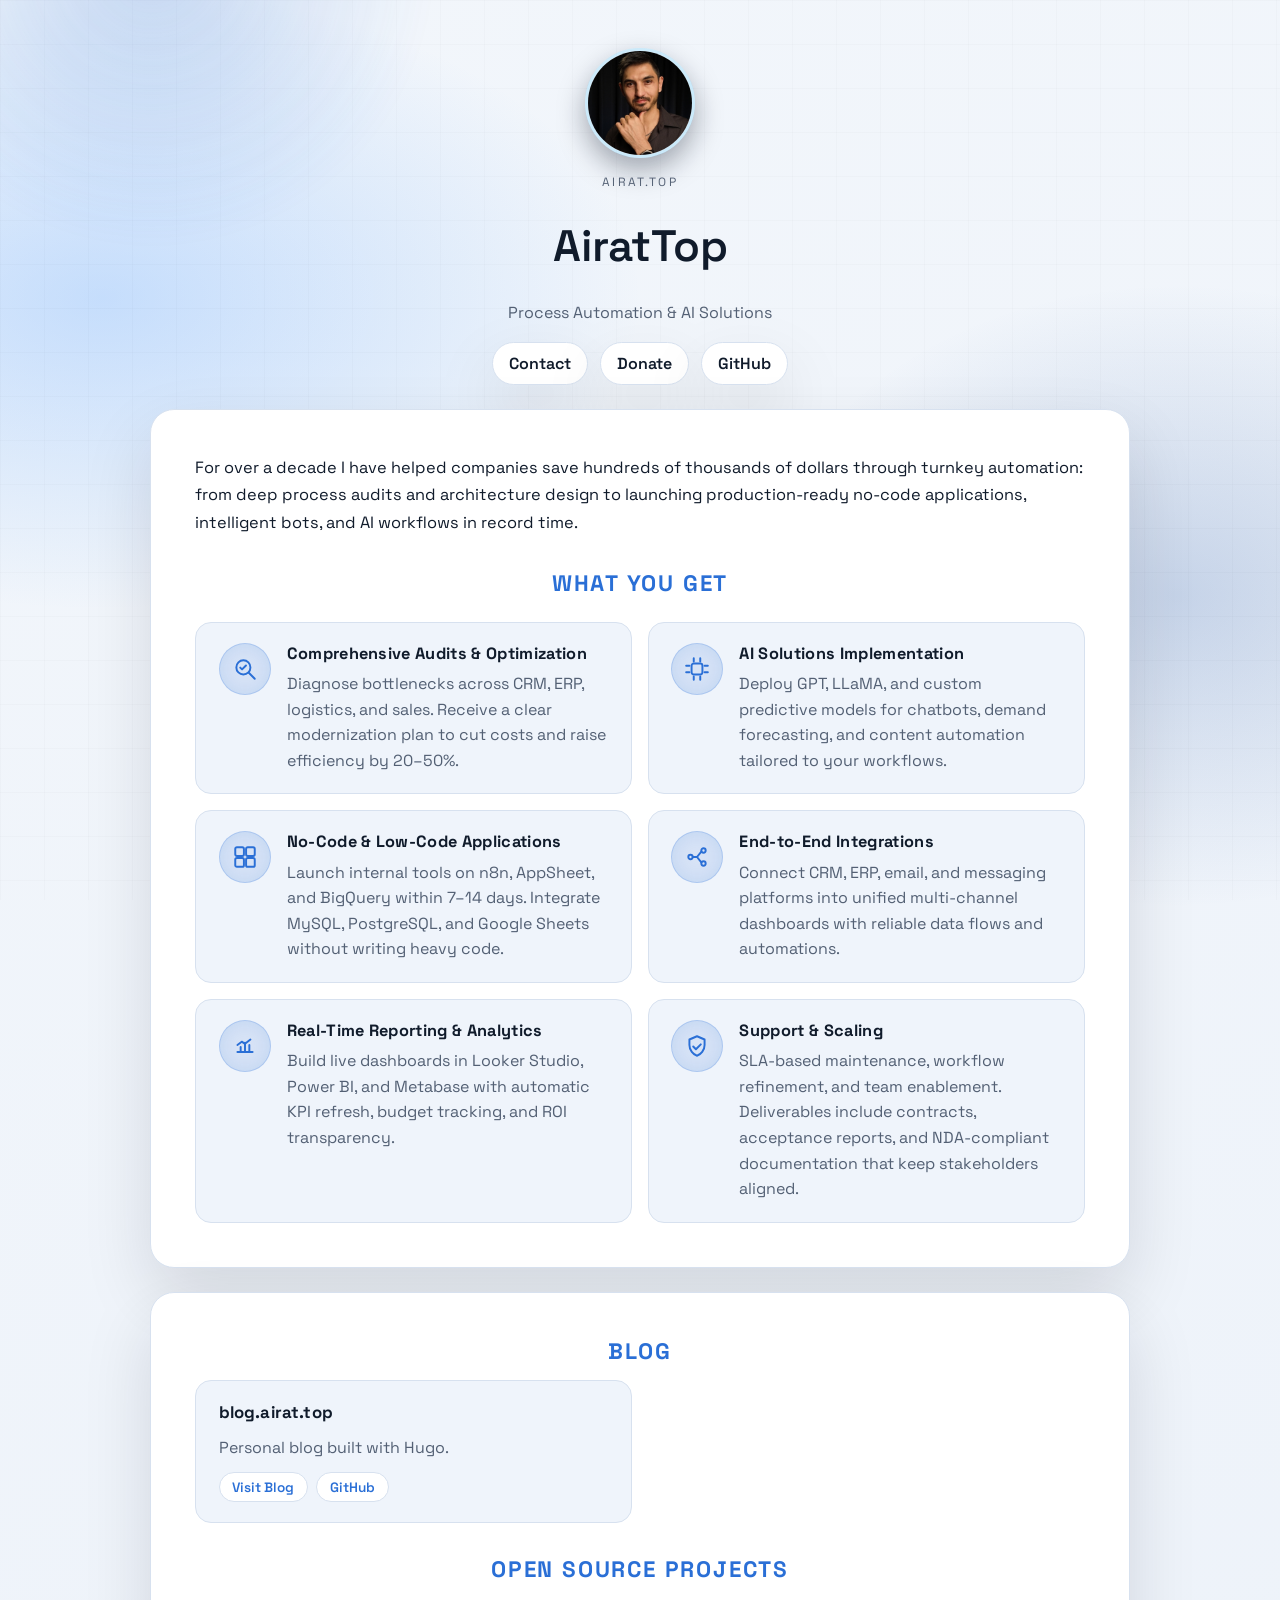
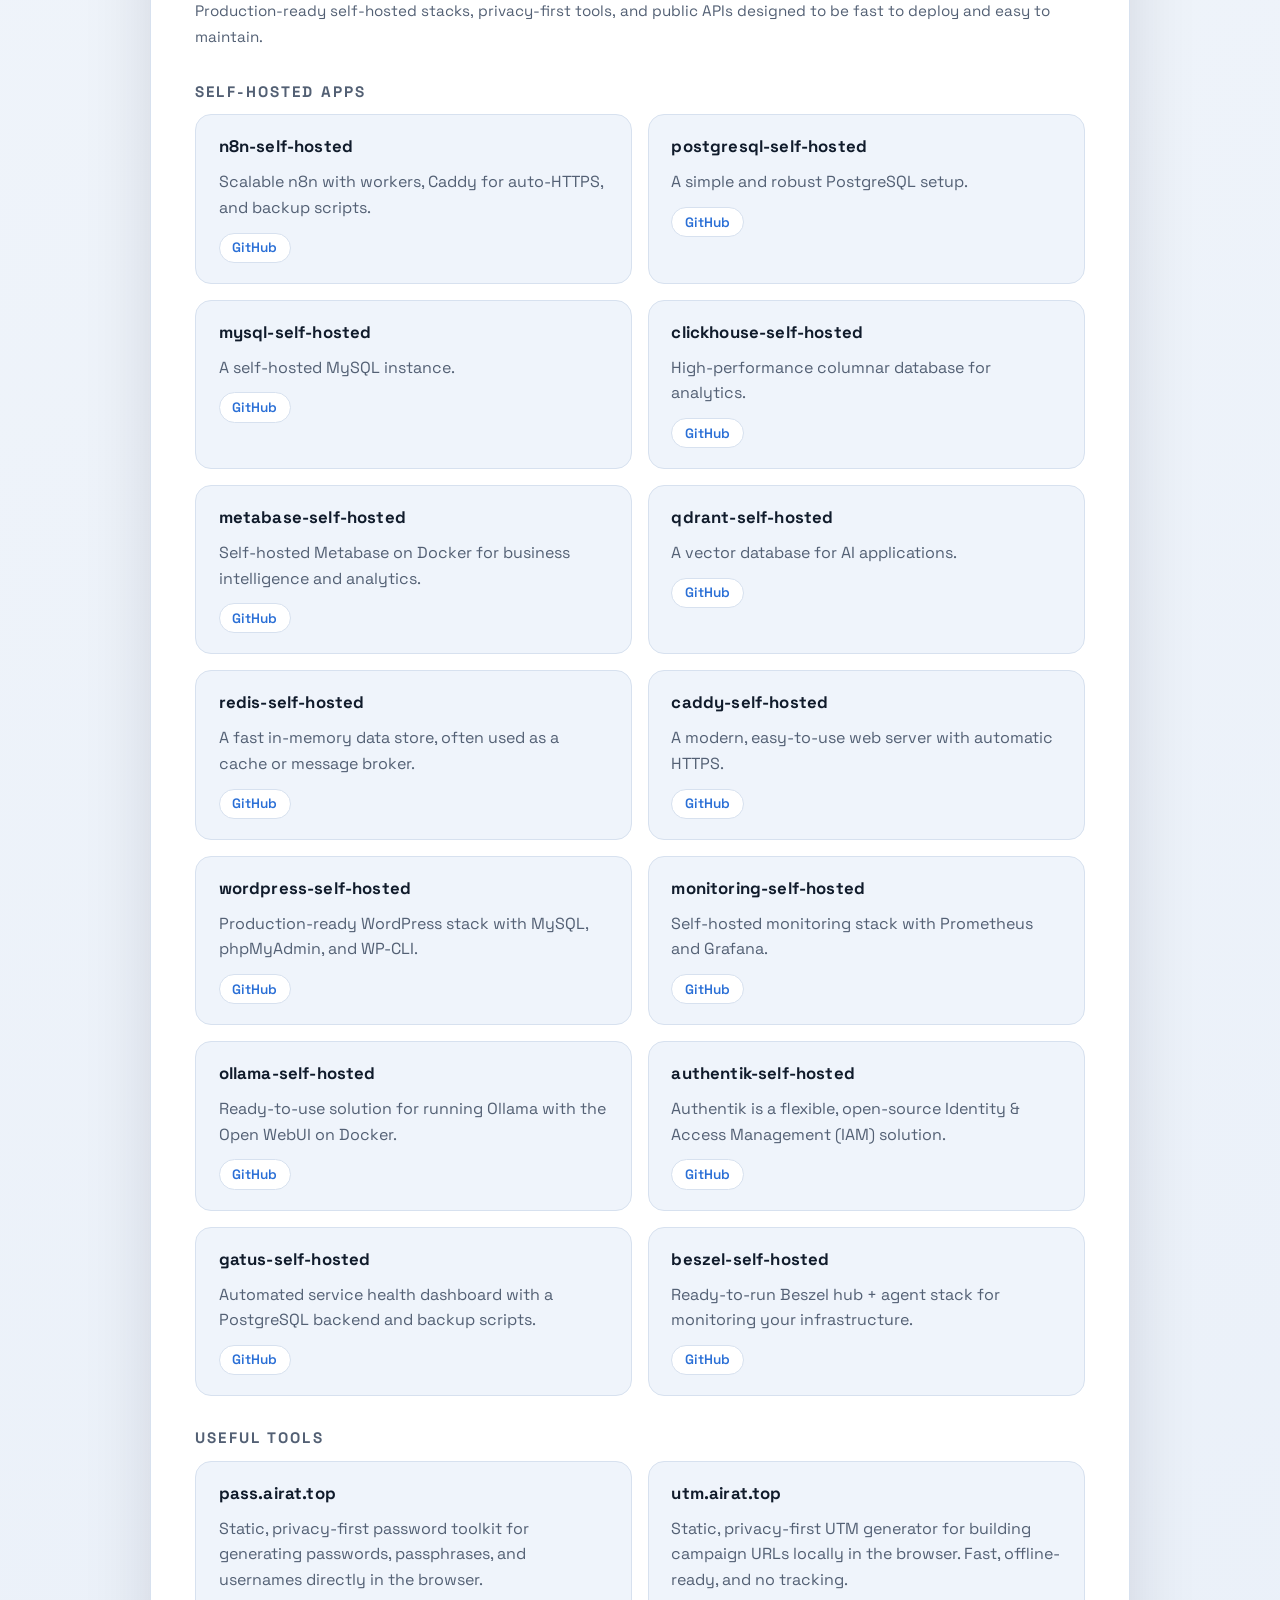
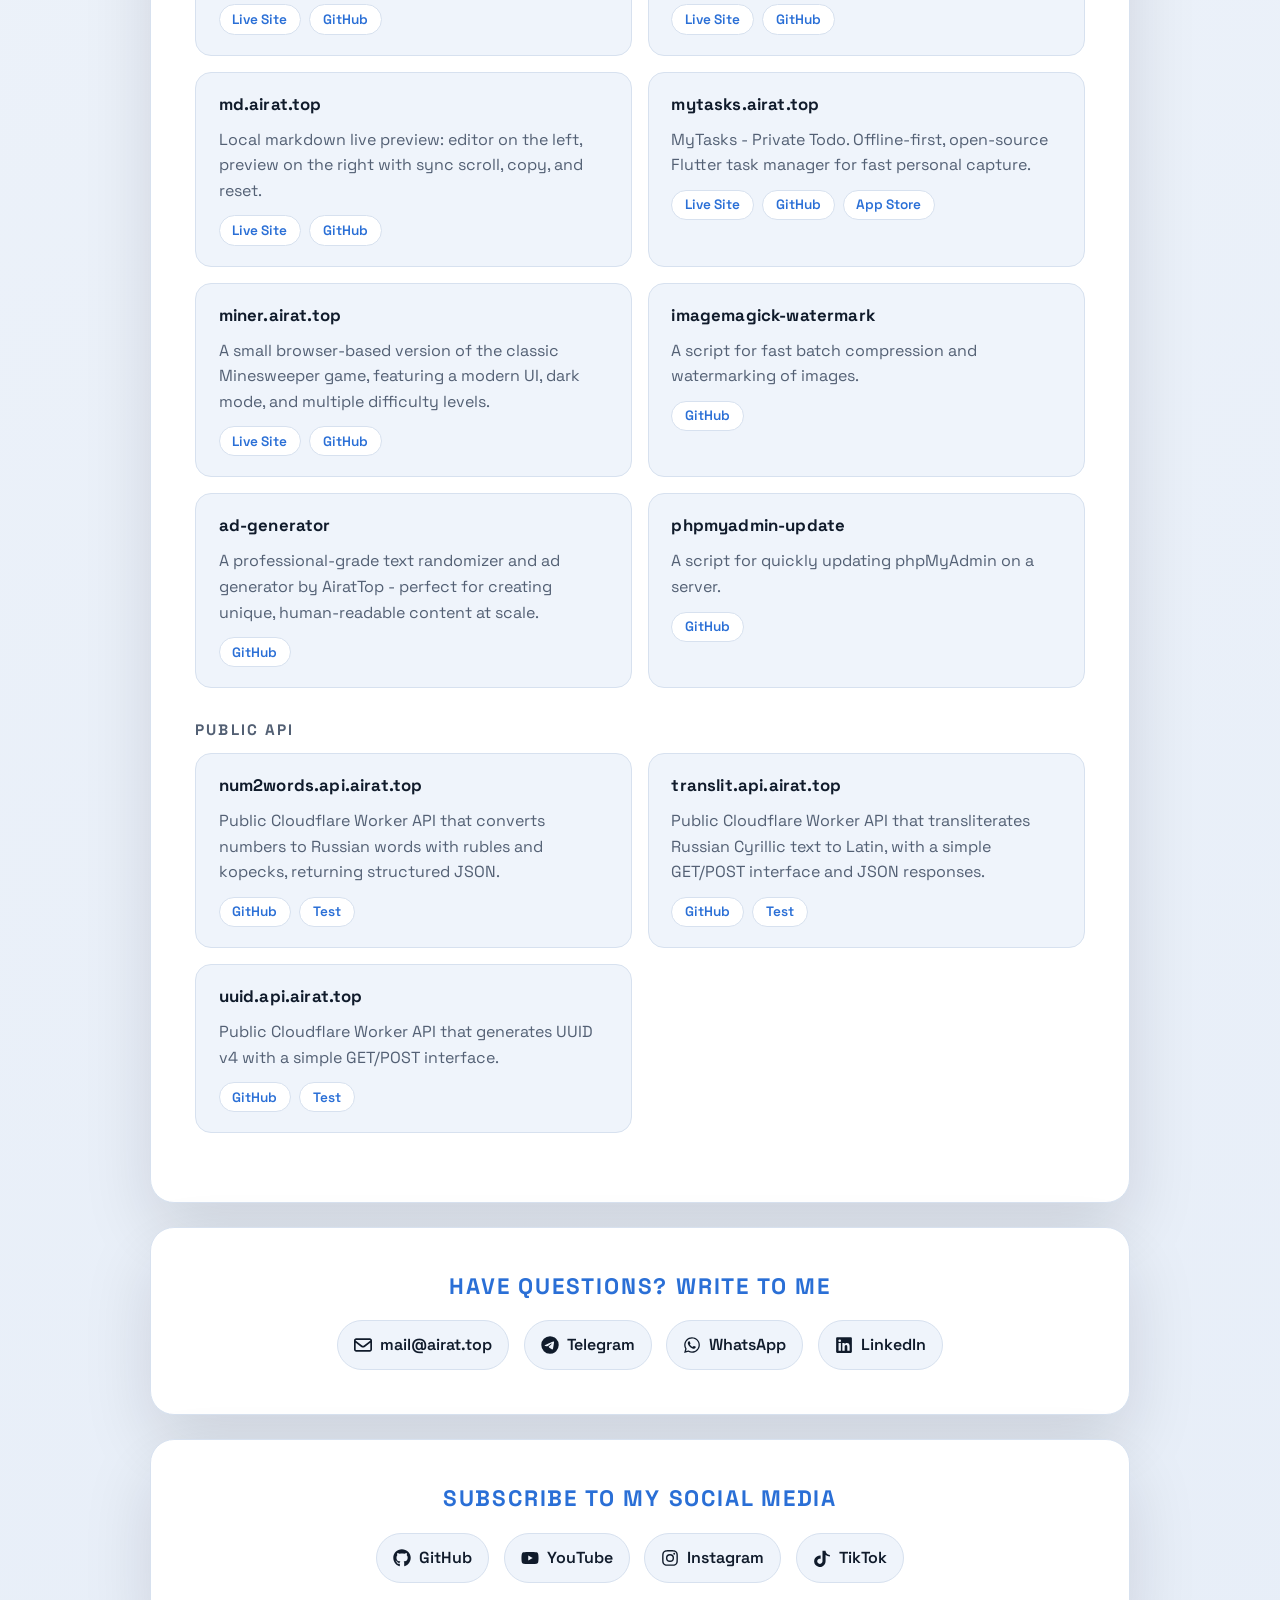
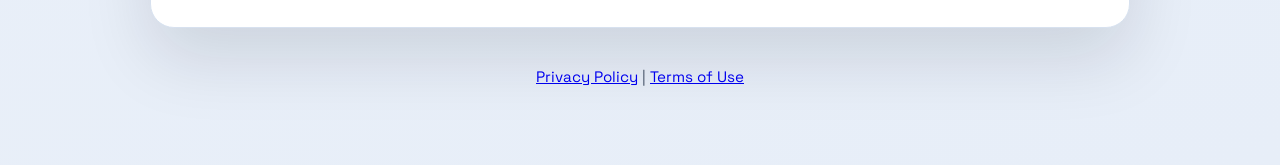
==== commit d410e94d: "Update icons" ====
--- a/index.html
+++ b/index.html
@@ -71,8 +71,9 @@
           <article class="service-card">
             <span class="icon-circle" aria-hidden="true">
               <svg viewBox="0 0 24 24">
-                <circle cx="11" cy="11" r="6.5" />
-                <line x1="16" y1="16" x2="21" y2="21" />
+                <circle cx="10.5" cy="10.5" r="6.5" />
+                <line x1="15.5" y1="15.5" x2="21" y2="21" />
+                <path d="M7.6 10.7l1.7 1.7 3.6-3.6" />
               </svg>
             </span>
             <div>
@@ -87,8 +88,8 @@
           <article class="service-card">
             <span class="icon-circle" aria-hidden="true">
               <svg viewBox="0 0 24 24">
-                <rect x="3.5" y="4.5" width="17" height="15" rx="2.5" />
-                <path d="M7 9h10M7 12h6M17 17v2" />
+                <rect x="7" y="7" width="10" height="10" rx="2" />
+                <path d="M9 2v3 M15 2v3 M9 19v3 M15 19v3 M2 9h3 M2 15h3 M19 9h3 M19 15h3" />
               </svg>
             </span>
             <div>
@@ -103,10 +104,10 @@
           <article class="service-card">
             <span class="icon-circle" aria-hidden="true">
               <svg viewBox="0 0 24 24">
-                <rect x="5" y="5" width="7" height="7" rx="1.8" />
-                <rect x="12" y="5" width="7" height="7" rx="1.8" />
-                <rect x="12" y="12" width="7" height="7" rx="1.8" />
-                <path d="M8.5 12v7" />
+                <rect x="3" y="3" width="8" height="8" rx="1.5" />
+                <rect x="13" y="3" width="8" height="8" rx="1.5" />
+                <rect x="3" y="13" width="8" height="8" rx="1.5" />
+                <rect x="13" y="13" width="8" height="8" rx="1.5" />
               </svg>
             </span>
             <div>
@@ -121,11 +122,12 @@
           <article class="service-card">
             <span class="icon-circle" aria-hidden="true">
               <svg viewBox="0 0 24 24">
-                <circle cx="6" cy="6" r="2.2" />
-                <circle cx="18" cy="6" r="2.2" />
-                <circle cx="6" cy="18" r="2.2" />
-                <circle cx="18" cy="18" r="2.2" />
-                <path d="M8 6h8M6 8v8M18 8v8M8 18h8" />
+                <circle cx="6" cy="12" r="2" />
+                <circle cx="18" cy="6" r="2" />
+                <circle cx="18" cy="18" r="2" />
+                <path d="M8 12h4" />
+                <path d="M12 12l4-5" />
+                <path d="M12 12l4 5" />
               </svg>
             </span>
             <div>
@@ -159,12 +161,8 @@
           <article class="service-card">
             <span class="icon-circle" aria-hidden="true">
               <svg viewBox="0 0 24 24">
-                <path d="M12 4l6 2v6c0 4-2.5 6.5-6 8-3.5-1.5-6-4-6-8V6l6-2z" />
-                <circle cx="12" cy="12.2" r="2" />
-                <path d="M12 9v1" />
-                <path d="M12 14.4v1" />
-                <path d="M9.5 11.4l.7.7" />
-                <path d="M13.8 12.1l.7.7" />
+                <path d="M12 3l7 3v5c0 5-3.5 9-7 10-3.5-1-7-5-7-10V6l7-3z" />
+                <path d="M8.5 12.5l2.5 2.5 4.5-4.5" />
               </svg>
             </span>
             <div>
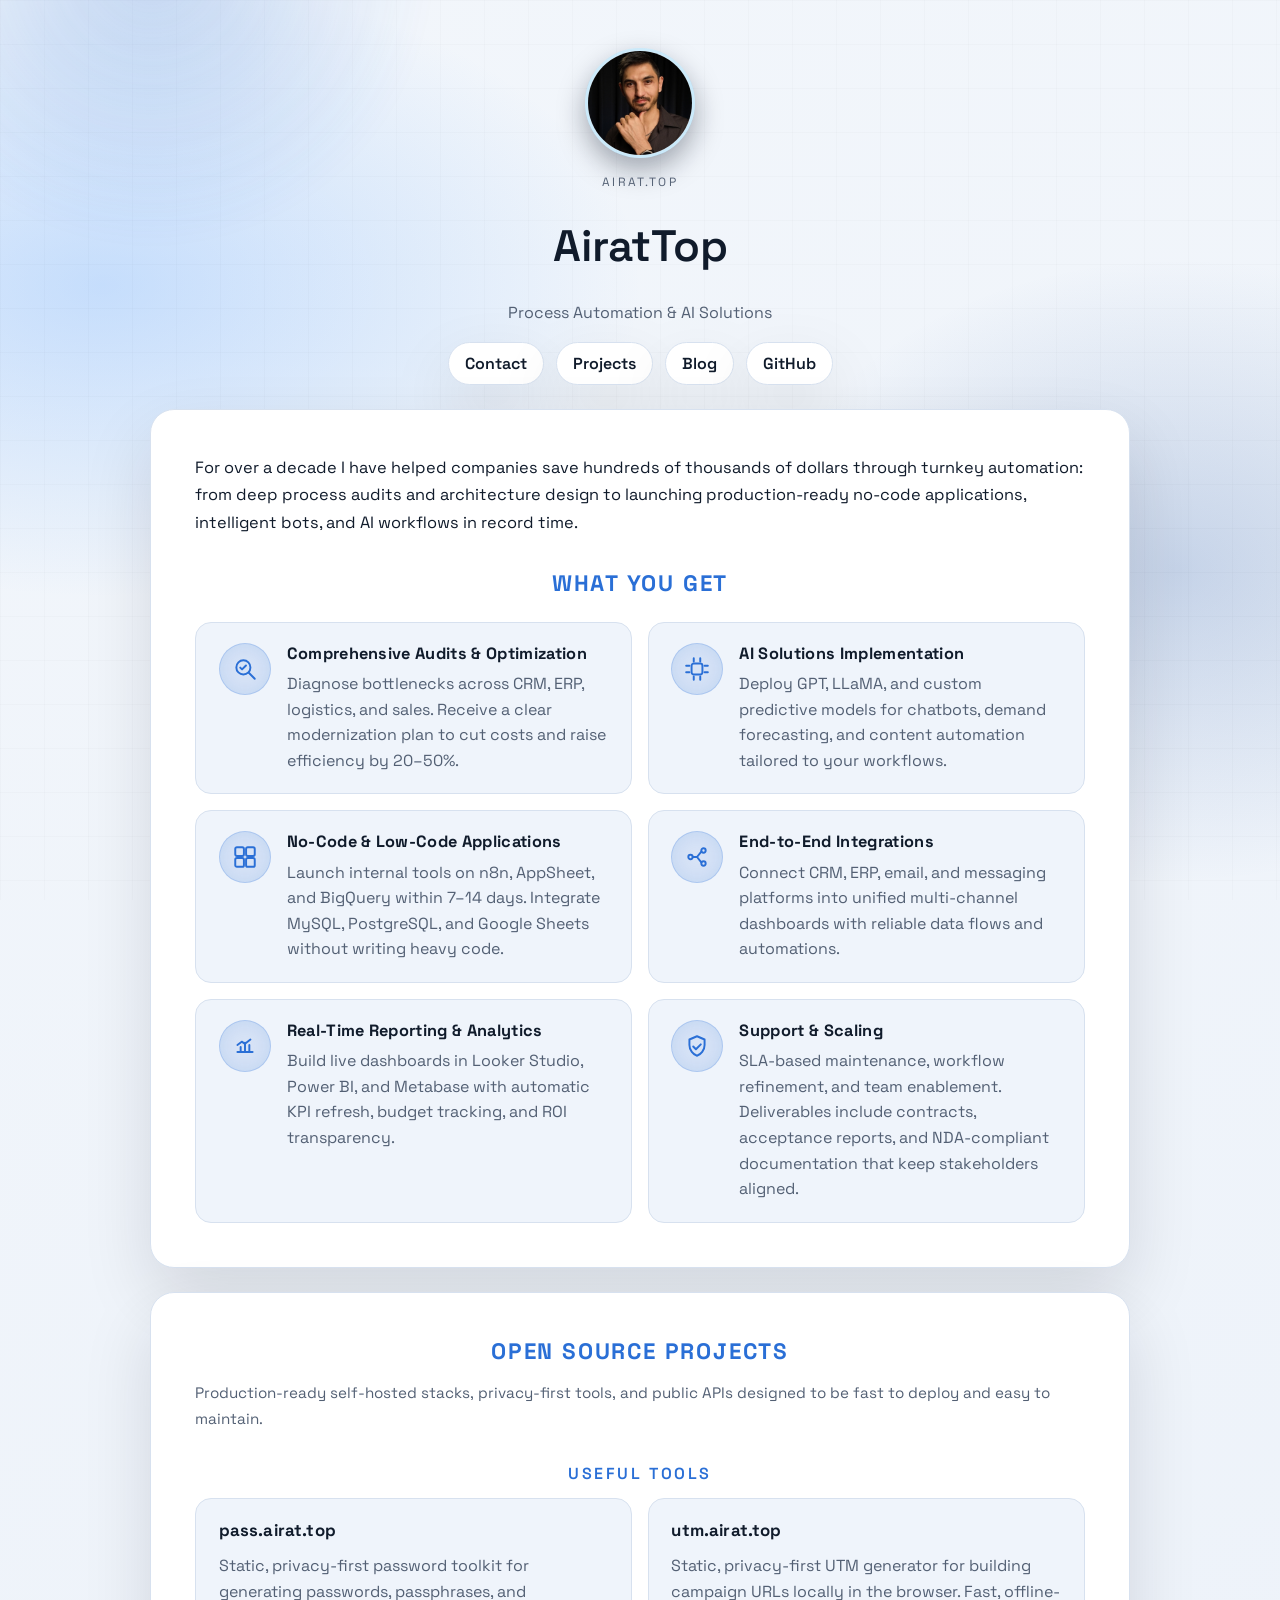
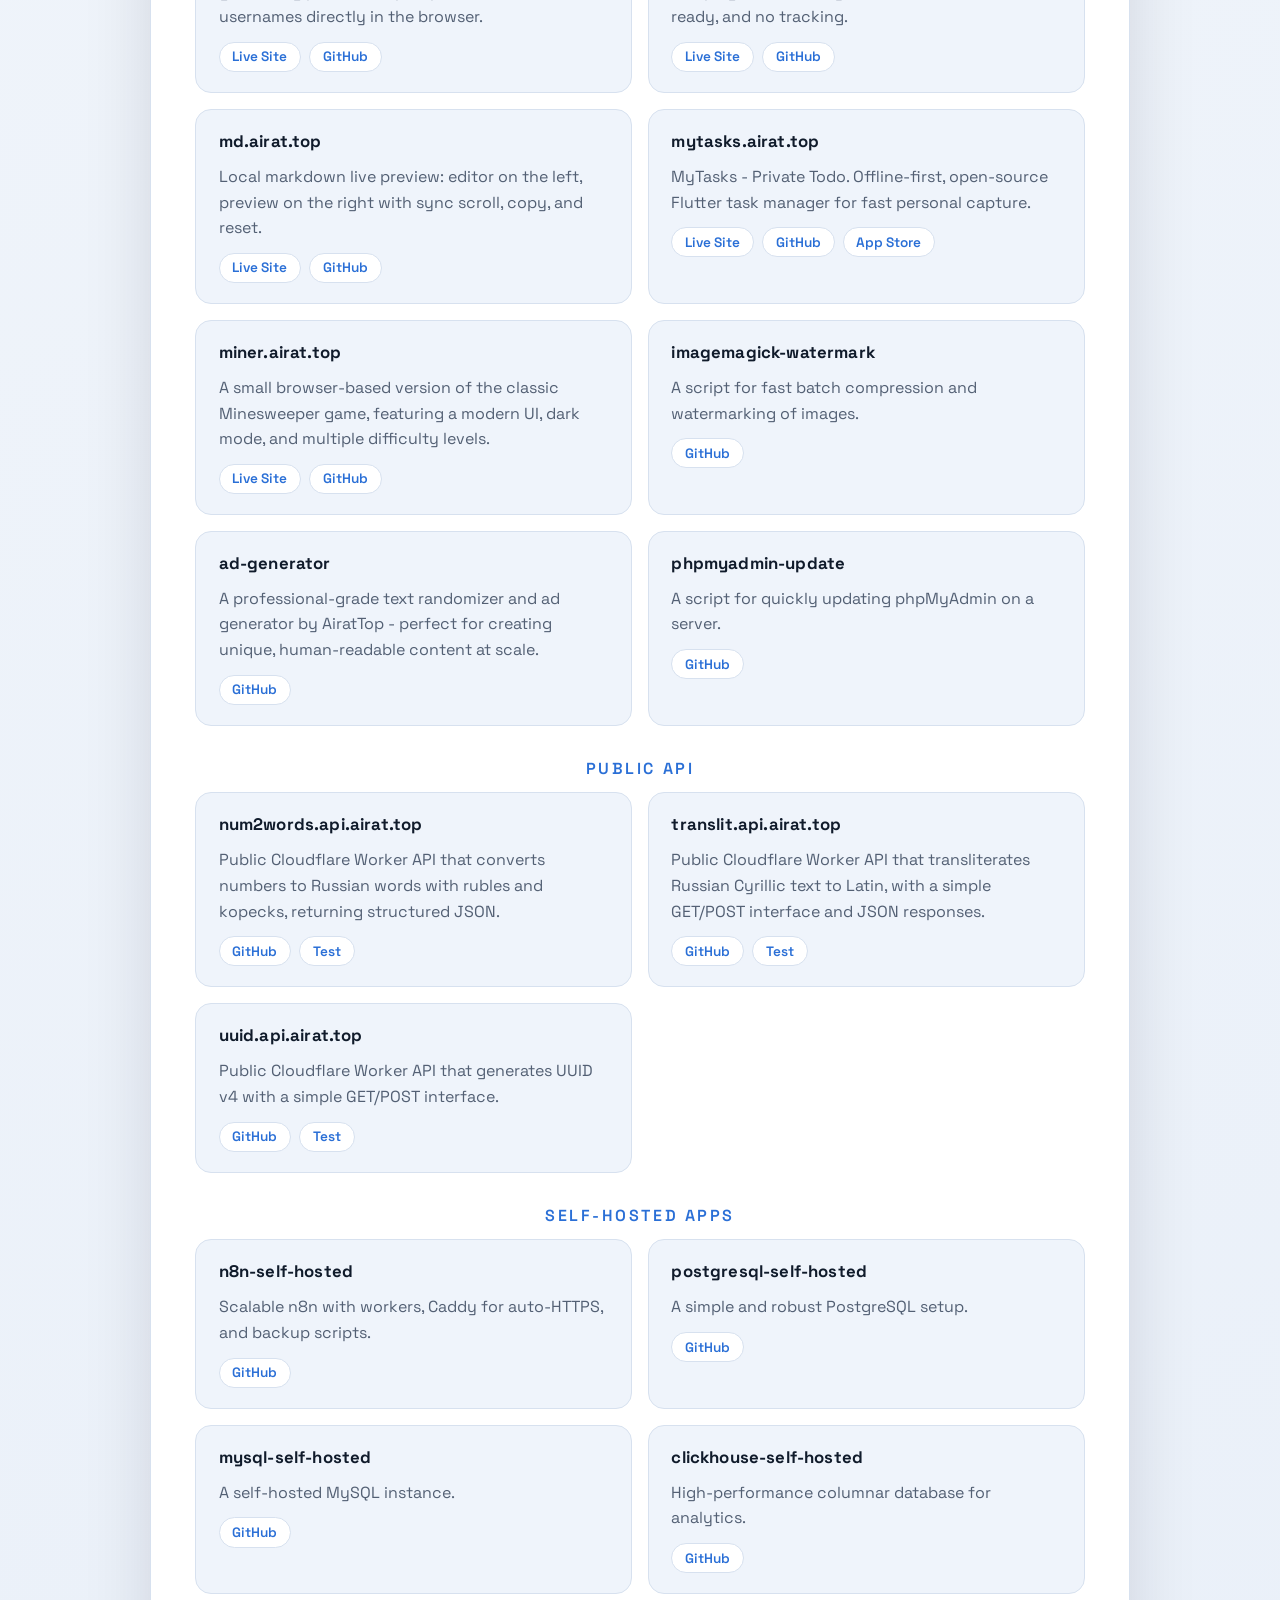
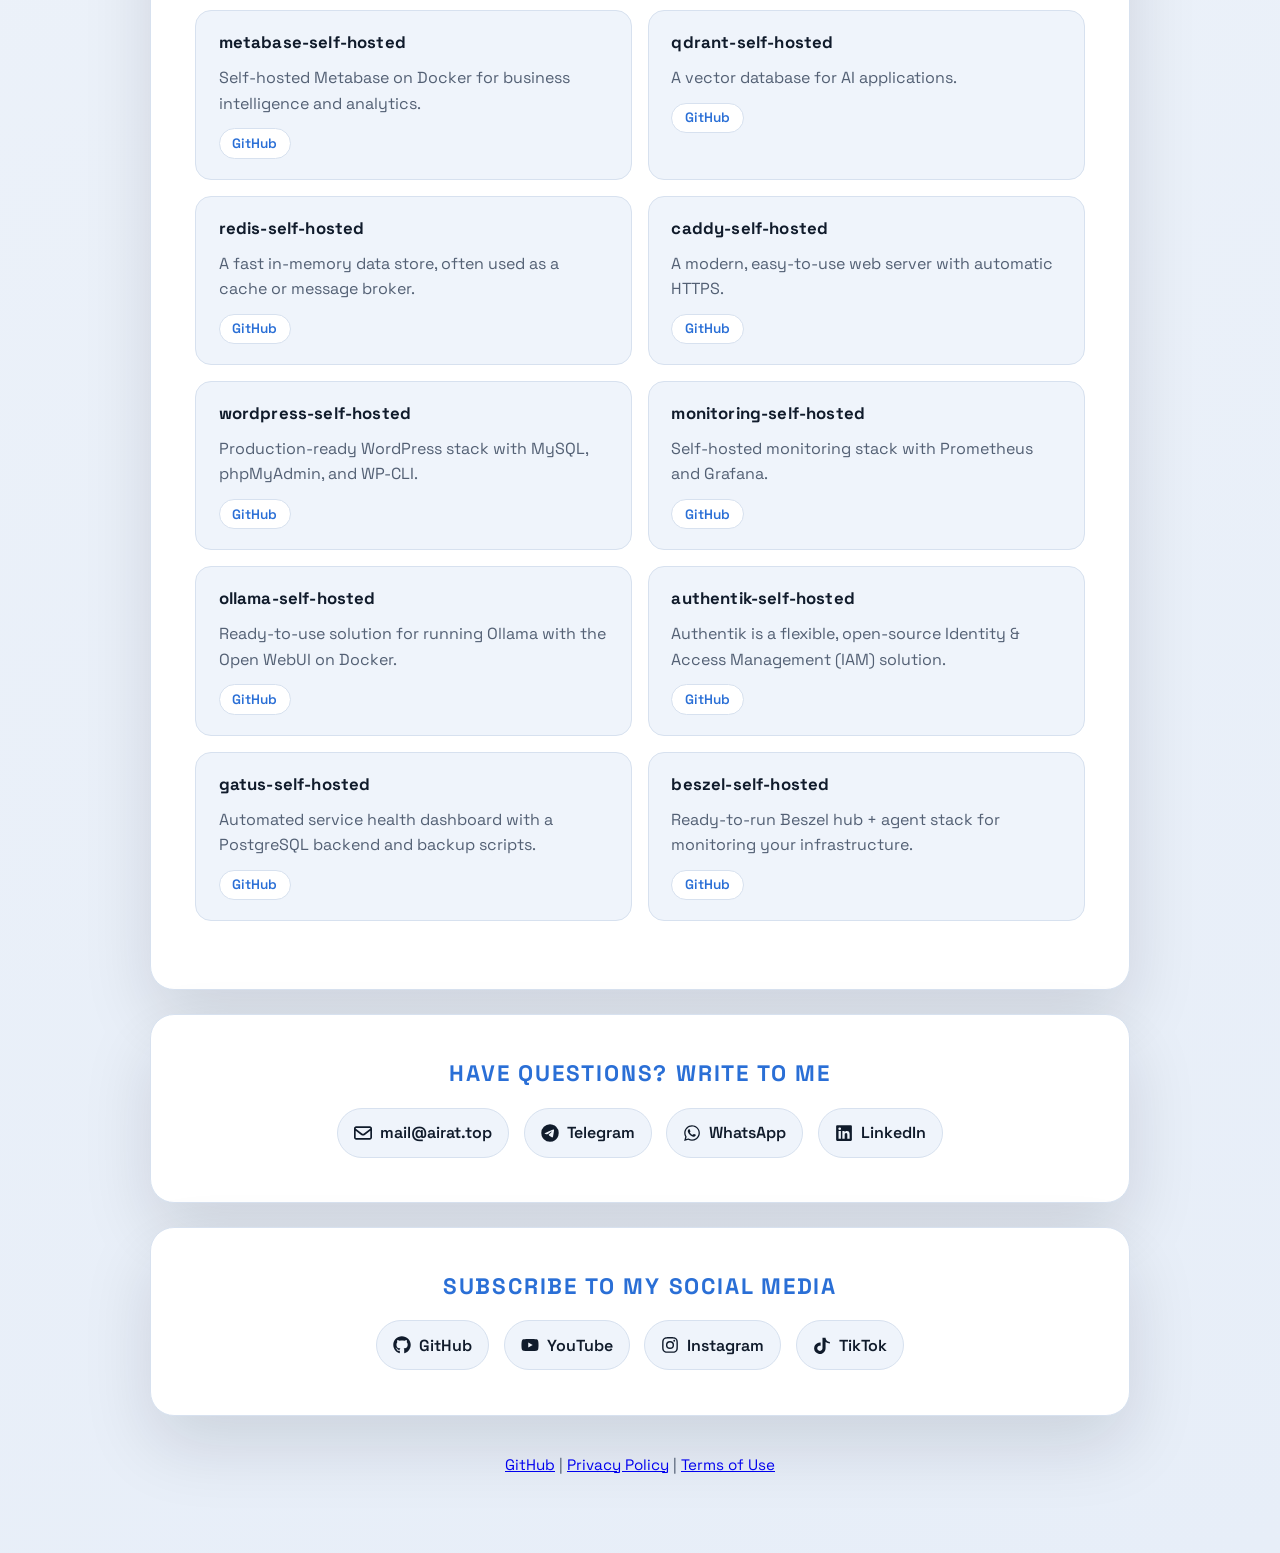
==== commit 0e3de499: "Update" ====
--- a/index.html
+++ b/index.html
@@ -54,7 +54,8 @@
         <p class="brand-subtitle">Process Automation &amp; AI Solutions</p>
         <div class="brand-actions">
           <a class="repo-link" href="#contact">Contact</a>
-          <a class="repo-link" href="https://donate.airat.top" target="_blank" rel="noreferrer">Donate</a>
+          <a class="repo-link" href="#projects">Projects</a>
+          <a class="repo-link" href="https://blog.airat.top" target="_blank" rel="noreferrer">Blog</a>
           <a class="repo-link" href="https://github.com/AiratTop" target="_blank" rel="noreferrer">GitHub</a>
         </div>
       </header>
@@ -177,125 +178,11 @@
       </section>
 
       <section class="content" id="projects">
-        <h2>Blog</h2>
-        <div class="project-grid">
-          <article class="project-card">
-            <h3>blog.airat.top</h3>
-            <p>Personal blog built with Hugo.</p>
-            <div class="project-links">
-              <a class="pill-link" href="https://blog.airat.top" target="_blank" rel="noreferrer">Visit Blog</a>
-              <a class="pill-link" href="https://github.com/AiratTop/blog.airat.top" target="_blank" rel="noreferrer">GitHub</a>
-            </div>
-          </article>
-        </div>
-
         <h2>Open Source Projects</h2>
         <p class="meta">
           Production-ready self-hosted stacks, privacy-first tools, and public APIs designed to be fast to deploy and easy to maintain.
         </p>
 
-        <h3 class="section-title">Self-Hosted Apps</h3>
-        <div class="project-grid">
-          <article class="project-card">
-            <h3>n8n-self-hosted</h3>
-            <p>Scalable n8n with workers, Caddy for auto-HTTPS, and backup scripts.</p>
-            <div class="project-links">
-              <a class="pill-link" href="https://github.com/AiratTop/n8n-self-hosted" target="_blank" rel="noreferrer">GitHub</a>
-            </div>
-          </article>
-          <article class="project-card">
-            <h3>postgresql-self-hosted</h3>
-            <p>A simple and robust PostgreSQL setup.</p>
-            <div class="project-links">
-              <a class="pill-link" href="https://github.com/AiratTop/postgresql-self-hosted" target="_blank" rel="noreferrer">GitHub</a>
-            </div>
-          </article>
-          <article class="project-card">
-            <h3>mysql-self-hosted</h3>
-            <p>A self-hosted MySQL instance.</p>
-            <div class="project-links">
-              <a class="pill-link" href="https://github.com/AiratTop/mysql-self-hosted" target="_blank" rel="noreferrer">GitHub</a>
-            </div>
-          </article>
-          <article class="project-card">
-            <h3>clickhouse-self-hosted</h3>
-            <p>High-performance columnar database for analytics.</p>
-            <div class="project-links">
-              <a class="pill-link" href="https://github.com/AiratTop/clickhouse-self-hosted" target="_blank" rel="noreferrer">GitHub</a>
-            </div>
-          </article>
-          <article class="project-card">
-            <h3>metabase-self-hosted</h3>
-            <p>Self-hosted Metabase on Docker for business intelligence and analytics.</p>
-            <div class="project-links">
-              <a class="pill-link" href="https://github.com/AiratTop/metabase-self-hosted" target="_blank" rel="noreferrer">GitHub</a>
-            </div>
-          </article>
-          <article class="project-card">
-            <h3>qdrant-self-hosted</h3>
-            <p>A vector database for AI applications.</p>
-            <div class="project-links">
-              <a class="pill-link" href="https://github.com/AiratTop/qdrant-self-hosted" target="_blank" rel="noreferrer">GitHub</a>
-            </div>
-          </article>
-          <article class="project-card">
-            <h3>redis-self-hosted</h3>
-            <p>A fast in-memory data store, often used as a cache or message broker.</p>
-            <div class="project-links">
-              <a class="pill-link" href="https://github.com/AiratTop/redis-self-hosted" target="_blank" rel="noreferrer">GitHub</a>
-            </div>
-          </article>
-          <article class="project-card">
-            <h3>caddy-self-hosted</h3>
-            <p>A modern, easy-to-use web server with automatic HTTPS.</p>
-            <div class="project-links">
-              <a class="pill-link" href="https://github.com/AiratTop/caddy-self-hosted" target="_blank" rel="noreferrer">GitHub</a>
-            </div>
-          </article>
-          <article class="project-card">
-            <h3>wordpress-self-hosted</h3>
-            <p>Production-ready WordPress stack with MySQL, phpMyAdmin, and WP-CLI.</p>
-            <div class="project-links">
-              <a class="pill-link" href="https://github.com/AiratTop/wordpress-self-hosted" target="_blank" rel="noreferrer">GitHub</a>
-            </div>
-          </article>
-          <article class="project-card">
-            <h3>monitoring-self-hosted</h3>
-            <p>Self-hosted monitoring stack with Prometheus and Grafana.</p>
-            <div class="project-links">
-              <a class="pill-link" href="https://github.com/AiratTop/monitoring-self-hosted" target="_blank" rel="noreferrer">GitHub</a>
-            </div>
-          </article>
-          <article class="project-card">
-            <h3>ollama-self-hosted</h3>
-            <p>Ready-to-use solution for running Ollama with the Open WebUI on Docker.</p>
-            <div class="project-links">
-              <a class="pill-link" href="https://github.com/AiratTop/ollama-self-hosted" target="_blank" rel="noreferrer">GitHub</a>
-            </div>
-          </article>
-          <article class="project-card">
-            <h3>authentik-self-hosted</h3>
-            <p>Authentik is a flexible, open-source Identity &amp; Access Management (IAM) solution.</p>
-            <div class="project-links">
-              <a class="pill-link" href="https://github.com/AiratTop/authentik-self-hosted" target="_blank" rel="noreferrer">GitHub</a>
-            </div>
-          </article>
-          <article class="project-card">
-            <h3>gatus-self-hosted</h3>
-            <p>Automated service health dashboard with a PostgreSQL backend and backup scripts.</p>
-            <div class="project-links">
-              <a class="pill-link" href="https://github.com/AiratTop/gatus-self-hosted" target="_blank" rel="noreferrer">GitHub</a>
-            </div>
-          </article>
-          <article class="project-card">
-            <h3>beszel-self-hosted</h3>
-            <p>Ready-to-run Beszel hub + agent stack for monitoring your infrastructure.</p>
-            <div class="project-links">
-              <a class="pill-link" href="https://github.com/AiratTop/beszel-self-hosted" target="_blank" rel="noreferrer">GitHub</a>
-            </div>
-          </article>
-        </div>
-
         <h3 class="section-title">Useful Tools</h3>
         <div class="project-grid">
           <article class="project-card">
@@ -386,6 +273,108 @@
             <div class="project-links">
               <a class="pill-link" href="https://github.com/AiratTop/uuid.api.airat.top" target="_blank" rel="noreferrer">GitHub</a>
               <a class="pill-link" href="https://uuid.api.airat.top" target="_blank" rel="noreferrer">Test</a>
+            </div>
+          </article>
+        </div>
+
+        <h3 class="section-title">Self-Hosted Apps</h3>
+        <div class="project-grid">
+          <article class="project-card">
+            <h3>n8n-self-hosted</h3>
+            <p>Scalable n8n with workers, Caddy for auto-HTTPS, and backup scripts.</p>
+            <div class="project-links">
+              <a class="pill-link" href="https://github.com/AiratTop/n8n-self-hosted" target="_blank" rel="noreferrer">GitHub</a>
+            </div>
+          </article>
+          <article class="project-card">
+            <h3>postgresql-self-hosted</h3>
+            <p>A simple and robust PostgreSQL setup.</p>
+            <div class="project-links">
+              <a class="pill-link" href="https://github.com/AiratTop/postgresql-self-hosted" target="_blank" rel="noreferrer">GitHub</a>
+            </div>
+          </article>
+          <article class="project-card">
+            <h3>mysql-self-hosted</h3>
+            <p>A self-hosted MySQL instance.</p>
+            <div class="project-links">
+              <a class="pill-link" href="https://github.com/AiratTop/mysql-self-hosted" target="_blank" rel="noreferrer">GitHub</a>
+            </div>
+          </article>
+          <article class="project-card">
+            <h3>clickhouse-self-hosted</h3>
+            <p>High-performance columnar database for analytics.</p>
+            <div class="project-links">
+              <a class="pill-link" href="https://github.com/AiratTop/clickhouse-self-hosted" target="_blank" rel="noreferrer">GitHub</a>
+            </div>
+          </article>
+          <article class="project-card">
+            <h3>metabase-self-hosted</h3>
+            <p>Self-hosted Metabase on Docker for business intelligence and analytics.</p>
+            <div class="project-links">
+              <a class="pill-link" href="https://github.com/AiratTop/metabase-self-hosted" target="_blank" rel="noreferrer">GitHub</a>
+            </div>
+          </article>
+          <article class="project-card">
+            <h3>qdrant-self-hosted</h3>
+            <p>A vector database for AI applications.</p>
+            <div class="project-links">
+              <a class="pill-link" href="https://github.com/AiratTop/qdrant-self-hosted" target="_blank" rel="noreferrer">GitHub</a>
+            </div>
+          </article>
+          <article class="project-card">
+            <h3>redis-self-hosted</h3>
+            <p>A fast in-memory data store, often used as a cache or message broker.</p>
+            <div class="project-links">
+              <a class="pill-link" href="https://github.com/AiratTop/redis-self-hosted" target="_blank" rel="noreferrer">GitHub</a>
+            </div>
+          </article>
+          <article class="project-card">
+            <h3>caddy-self-hosted</h3>
+            <p>A modern, easy-to-use web server with automatic HTTPS.</p>
+            <div class="project-links">
+              <a class="pill-link" href="https://github.com/AiratTop/caddy-self-hosted" target="_blank" rel="noreferrer">GitHub</a>
+            </div>
+          </article>
+          <article class="project-card">
+            <h3>wordpress-self-hosted</h3>
+            <p>Production-ready WordPress stack with MySQL, phpMyAdmin, and WP-CLI.</p>
+            <div class="project-links">
+              <a class="pill-link" href="https://github.com/AiratTop/wordpress-self-hosted" target="_blank" rel="noreferrer">GitHub</a>
+            </div>
+          </article>
+          <article class="project-card">
+            <h3>monitoring-self-hosted</h3>
+            <p>Self-hosted monitoring stack with Prometheus and Grafana.</p>
+            <div class="project-links">
+              <a class="pill-link" href="https://github.com/AiratTop/monitoring-self-hosted" target="_blank" rel="noreferrer">GitHub</a>
+            </div>
+          </article>
+          <article class="project-card">
+            <h3>ollama-self-hosted</h3>
+            <p>Ready-to-use solution for running Ollama with the Open WebUI on Docker.</p>
+            <div class="project-links">
+              <a class="pill-link" href="https://github.com/AiratTop/ollama-self-hosted" target="_blank" rel="noreferrer">GitHub</a>
+            </div>
+          </article>
+          <article class="project-card">
+            <h3>authentik-self-hosted</h3>
+            <p>Authentik is a flexible, open-source Identity &amp; Access Management (IAM) solution.</p>
+            <div class="project-links">
+              <a class="pill-link" href="https://github.com/AiratTop/authentik-self-hosted" target="_blank" rel="noreferrer">GitHub</a>
+            </div>
+          </article>
+          <article class="project-card">
+            <h3>gatus-self-hosted</h3>
+            <p>Automated service health dashboard with a PostgreSQL backend and backup scripts.</p>
+            <div class="project-links">
+              <a class="pill-link" href="https://github.com/AiratTop/gatus-self-hosted" target="_blank" rel="noreferrer">GitHub</a>
+            </div>
+          </article>
+          <article class="project-card">
+            <h3>beszel-self-hosted</h3>
+            <p>Ready-to-run Beszel hub + agent stack for monitoring your infrastructure.</p>
+            <div class="project-links">
+              <a class="pill-link" href="https://github.com/AiratTop/beszel-self-hosted" target="_blank" rel="noreferrer">GitHub</a>
             </div>
           </article>
         </div>
@@ -453,6 +442,8 @@
 
       <footer class="doc-footer">
         <p>
+          <a href="https://github.com/AiratTop/about.airat.top" target="_blank" rel="noreferrer">GitHub</a>
+          |
           <a href="https://privacy.airat.top" target="_blank" rel="noreferrer privacy-policy">Privacy Policy</a>
           |
           <a href="https://terms.airat.top" target="_blank" rel="noreferrer terms-of-service">Terms of Use</a>
--- a/styles.css
+++ b/styles.css
@@ -436,10 +436,12 @@
 
 .section-title {
   margin: 2rem 0 0.85rem;
-  font-size: 0.95rem;
-  letter-spacing: 0.14em;
+  font-size: 1rem;
+  font-weight: 600;
+  letter-spacing: 0.16em;
   text-transform: uppercase;
-  color: var(--muted);
+  color: var(--accent);
+  text-align: center;
 }
 
 .project-grid {
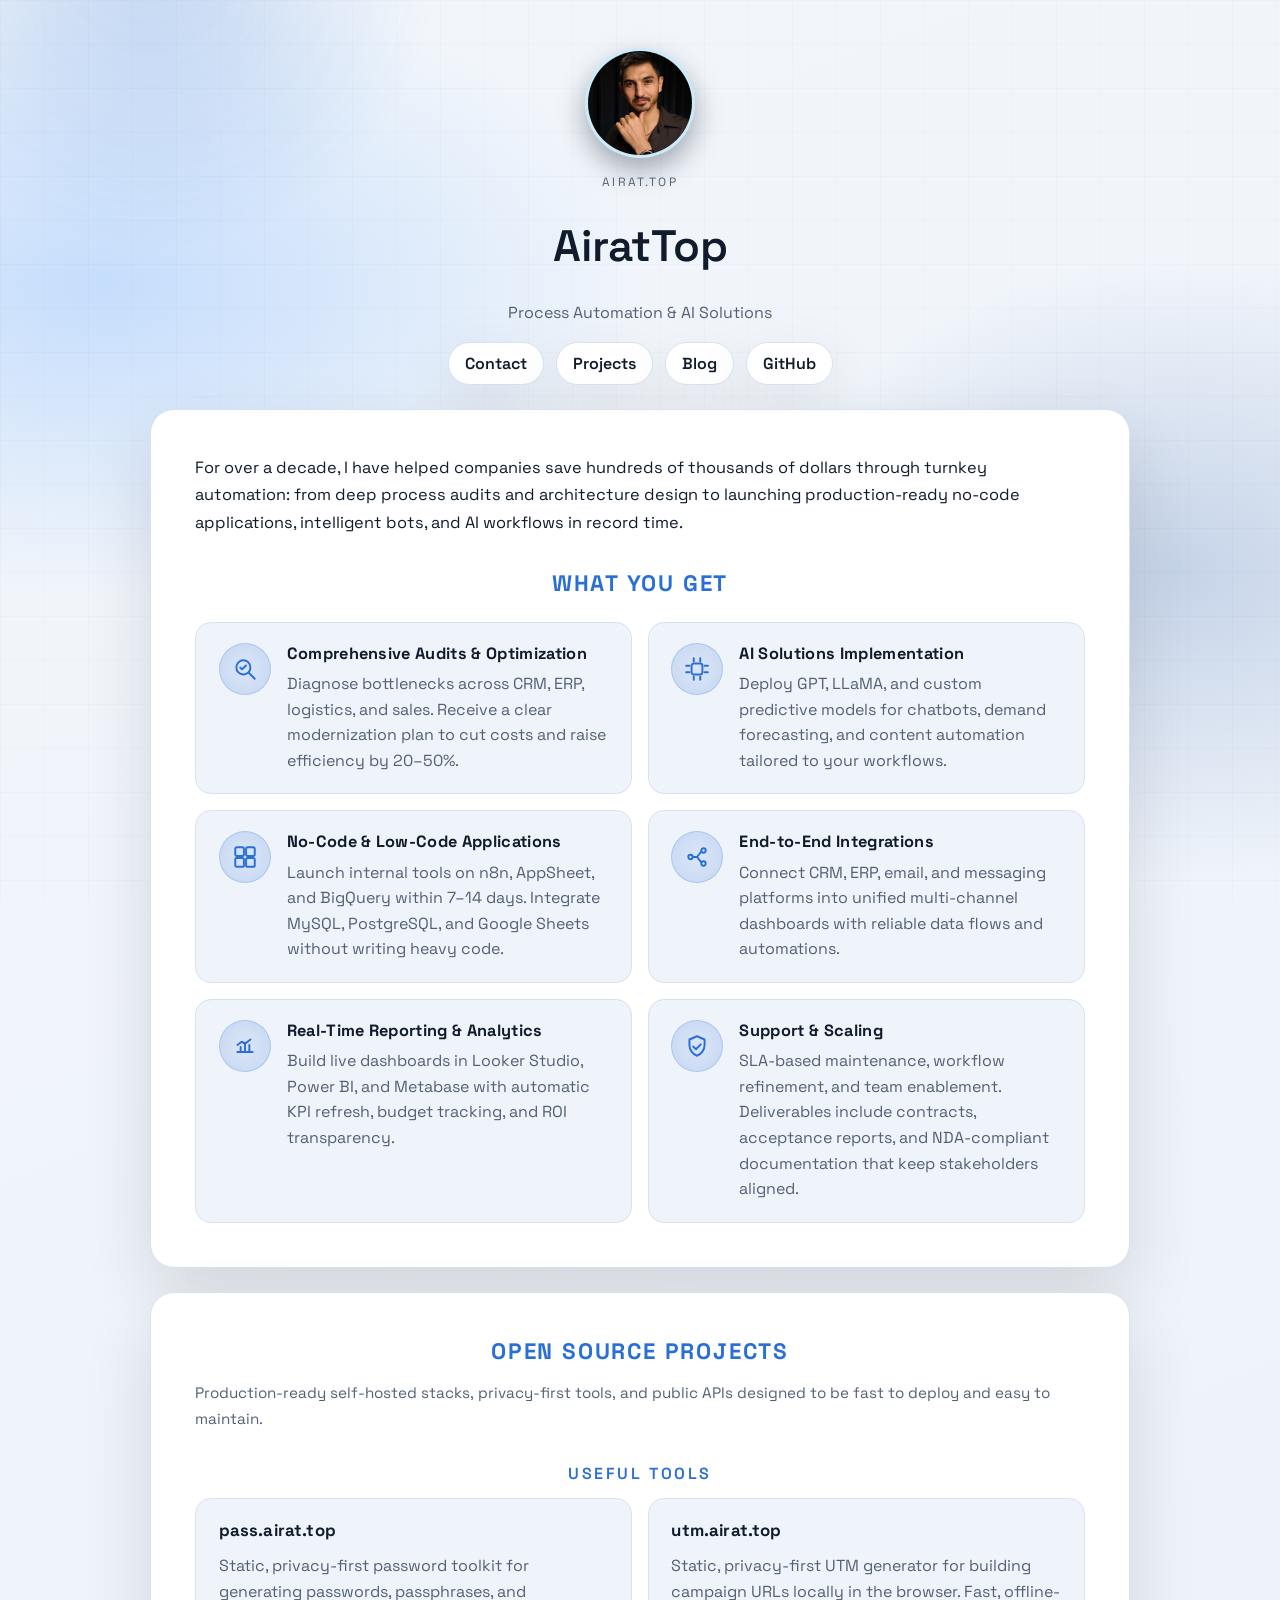
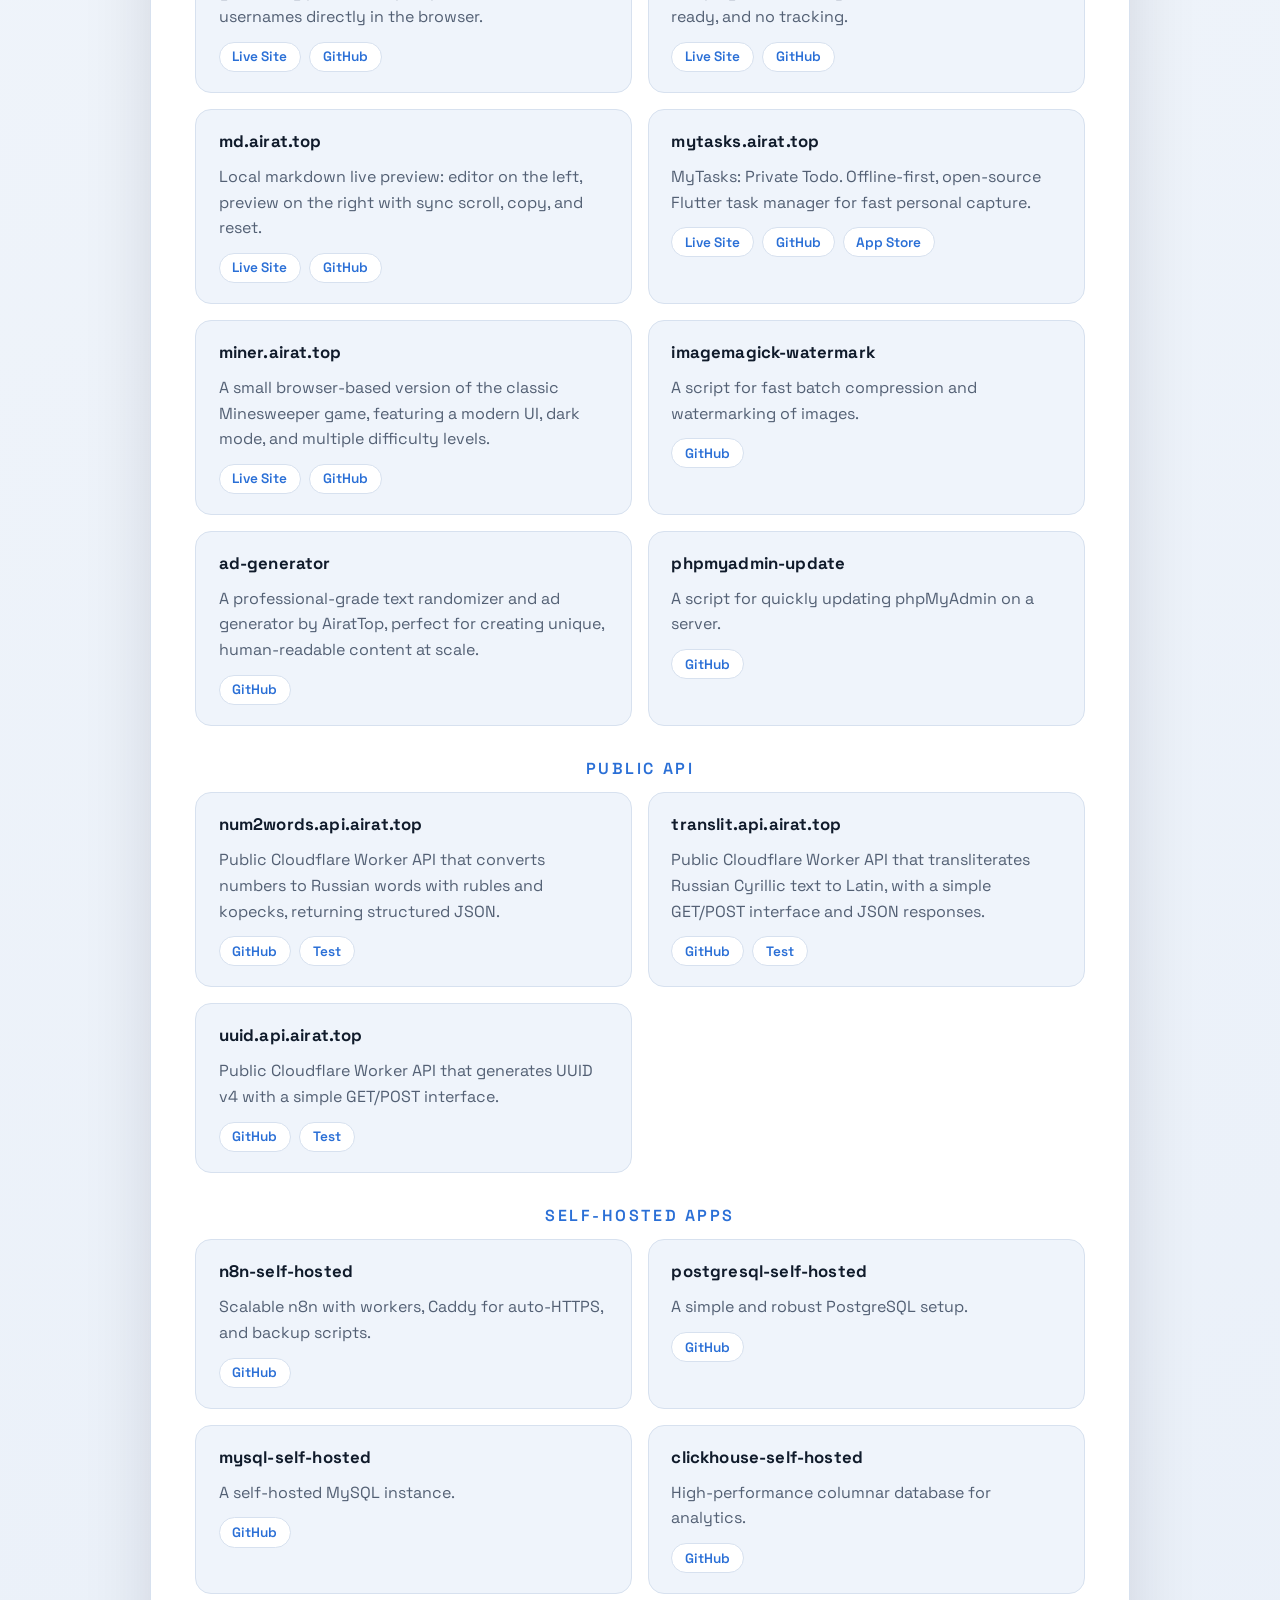
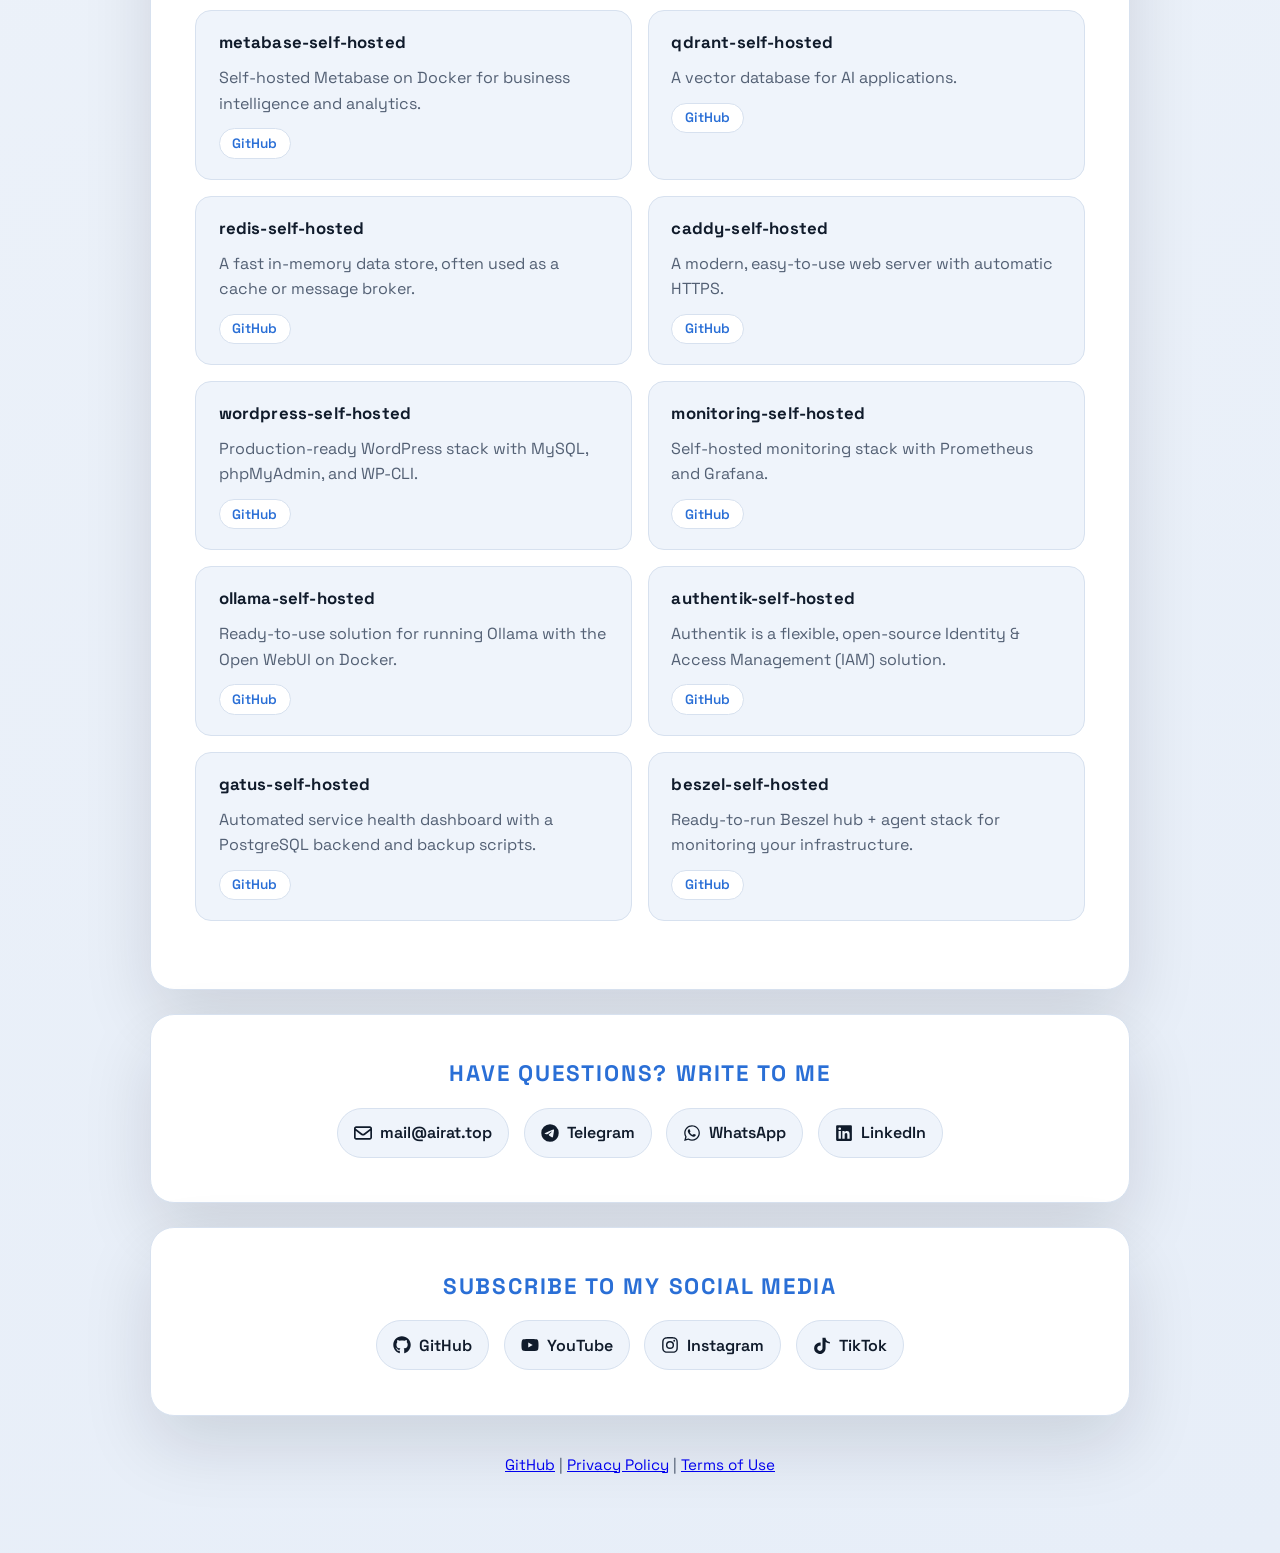
==== commit 4e38b386: "Update text" ====
--- a/index.html
+++ b/index.html
@@ -62,7 +62,7 @@
 
       <section class="content">
         <p class="lead">
-          For over a decade I have helped companies save hundreds of thousands of dollars through turnkey automation:
+          For over a decade, I have helped companies save hundreds of thousands of dollars through turnkey automation:
           from deep process audits and architecture design to launching production-ready no-code applications, intelligent bots,
           and AI workflows in record time.
         </p>
@@ -211,7 +211,7 @@
           </article>
           <article class="project-card">
             <h3>mytasks.airat.top</h3>
-            <p>MyTasks - Private Todo. Offline-first, open-source Flutter task manager for fast personal capture.</p>
+            <p>MyTasks: Private Todo. Offline-first, open-source Flutter task manager for fast personal capture.</p>
             <div class="project-links">
               <a class="pill-link" href="https://mytasks.airat.top" target="_blank" rel="noreferrer">Live Site</a>
               <a class="pill-link" href="https://github.com/AiratTop/mytasks" target="_blank" rel="noreferrer">GitHub</a>
@@ -235,7 +235,7 @@
           </article>
           <article class="project-card">
             <h3>ad-generator</h3>
-            <p>A professional-grade text randomizer and ad generator by AiratTop - perfect for creating unique, human-readable content at scale.</p>
+            <p>A professional-grade text randomizer and ad generator by AiratTop, perfect for creating unique, human-readable content at scale.</p>
             <div class="project-links">
               <a class="pill-link" href="https://github.com/AiratTop/ad-generator" target="_blank" rel="noreferrer">GitHub</a>
             </div>
--- a/styles.css
+++ b/styles.css
@@ -464,6 +464,13 @@
   border-radius: 16px;
   border: 1px solid var(--border);
   background: var(--surface-strong);
+  transition: transform 0.2s ease, border-color 0.2s ease;
+}
+
+.project-card:hover,
+.project-card:focus-within {
+  transform: translateY(-3px);
+  border-color: var(--accent);
 }
 
 .project-card h3 {
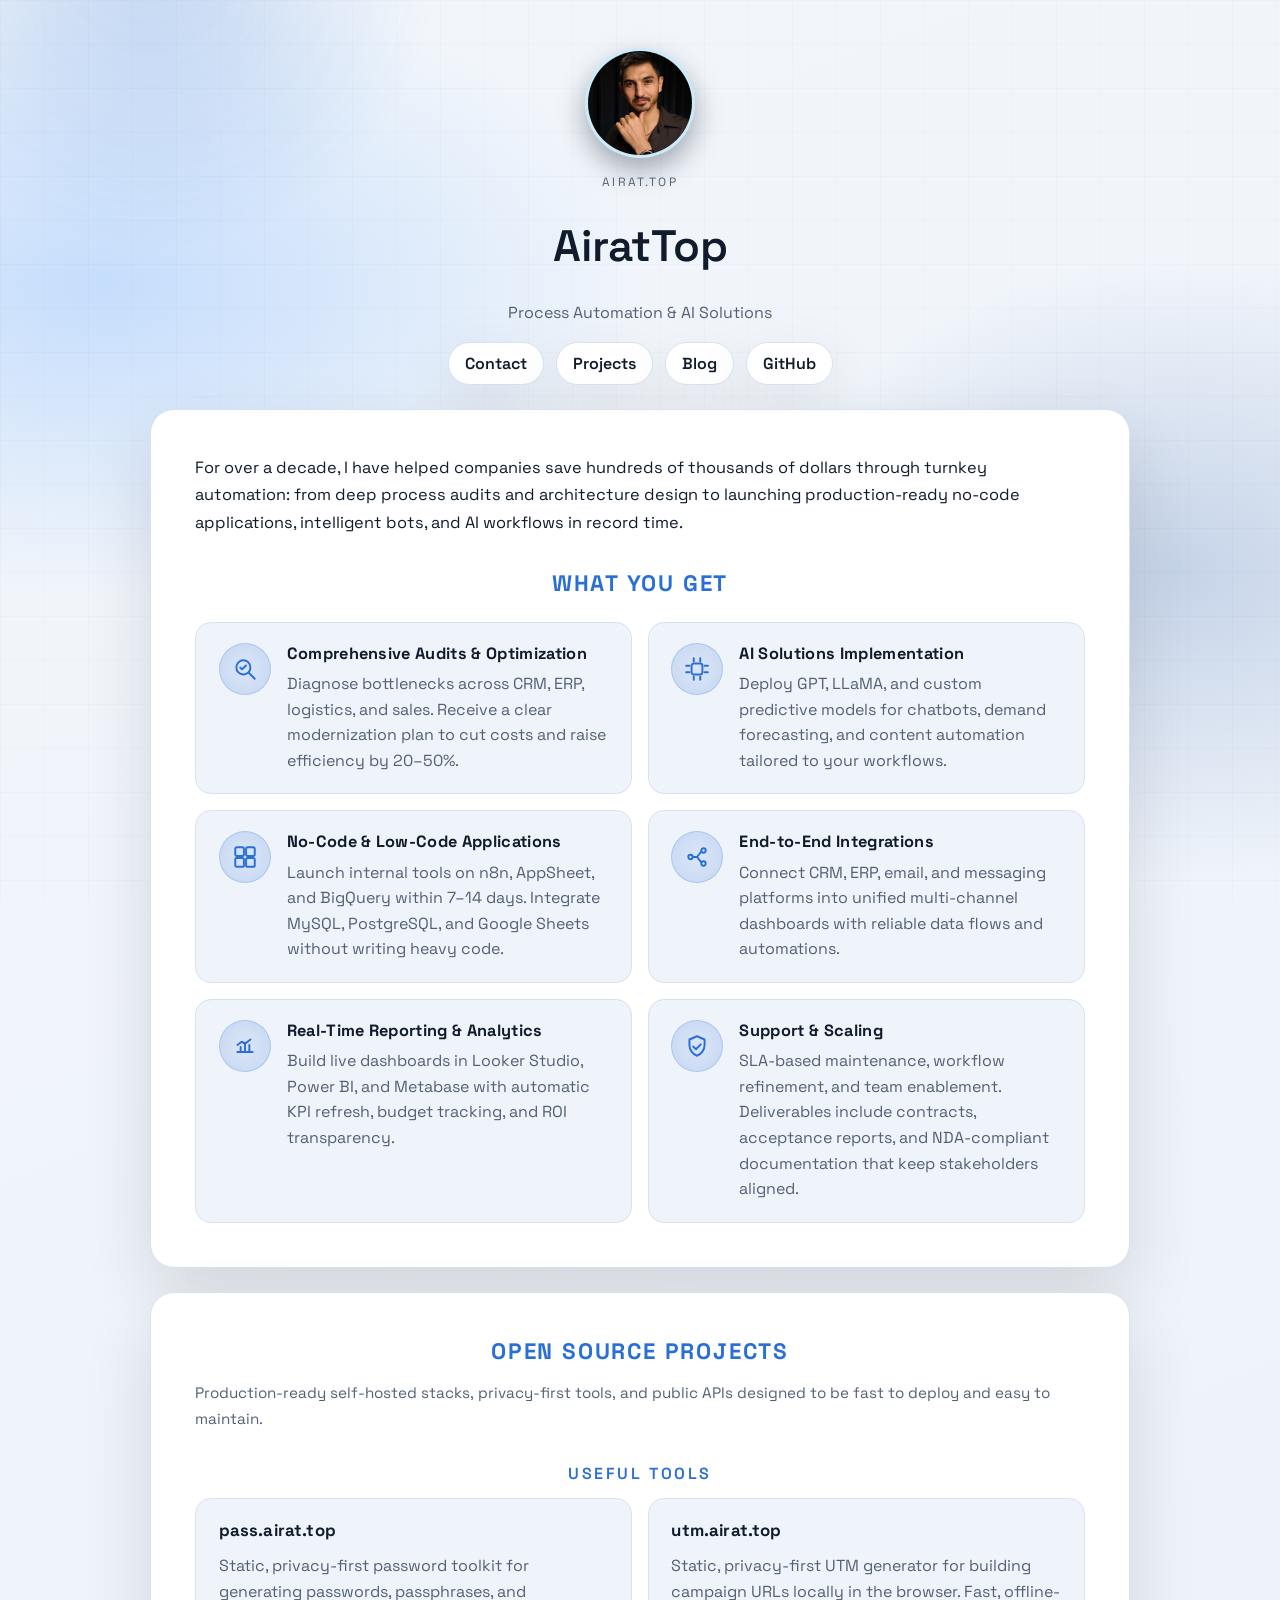
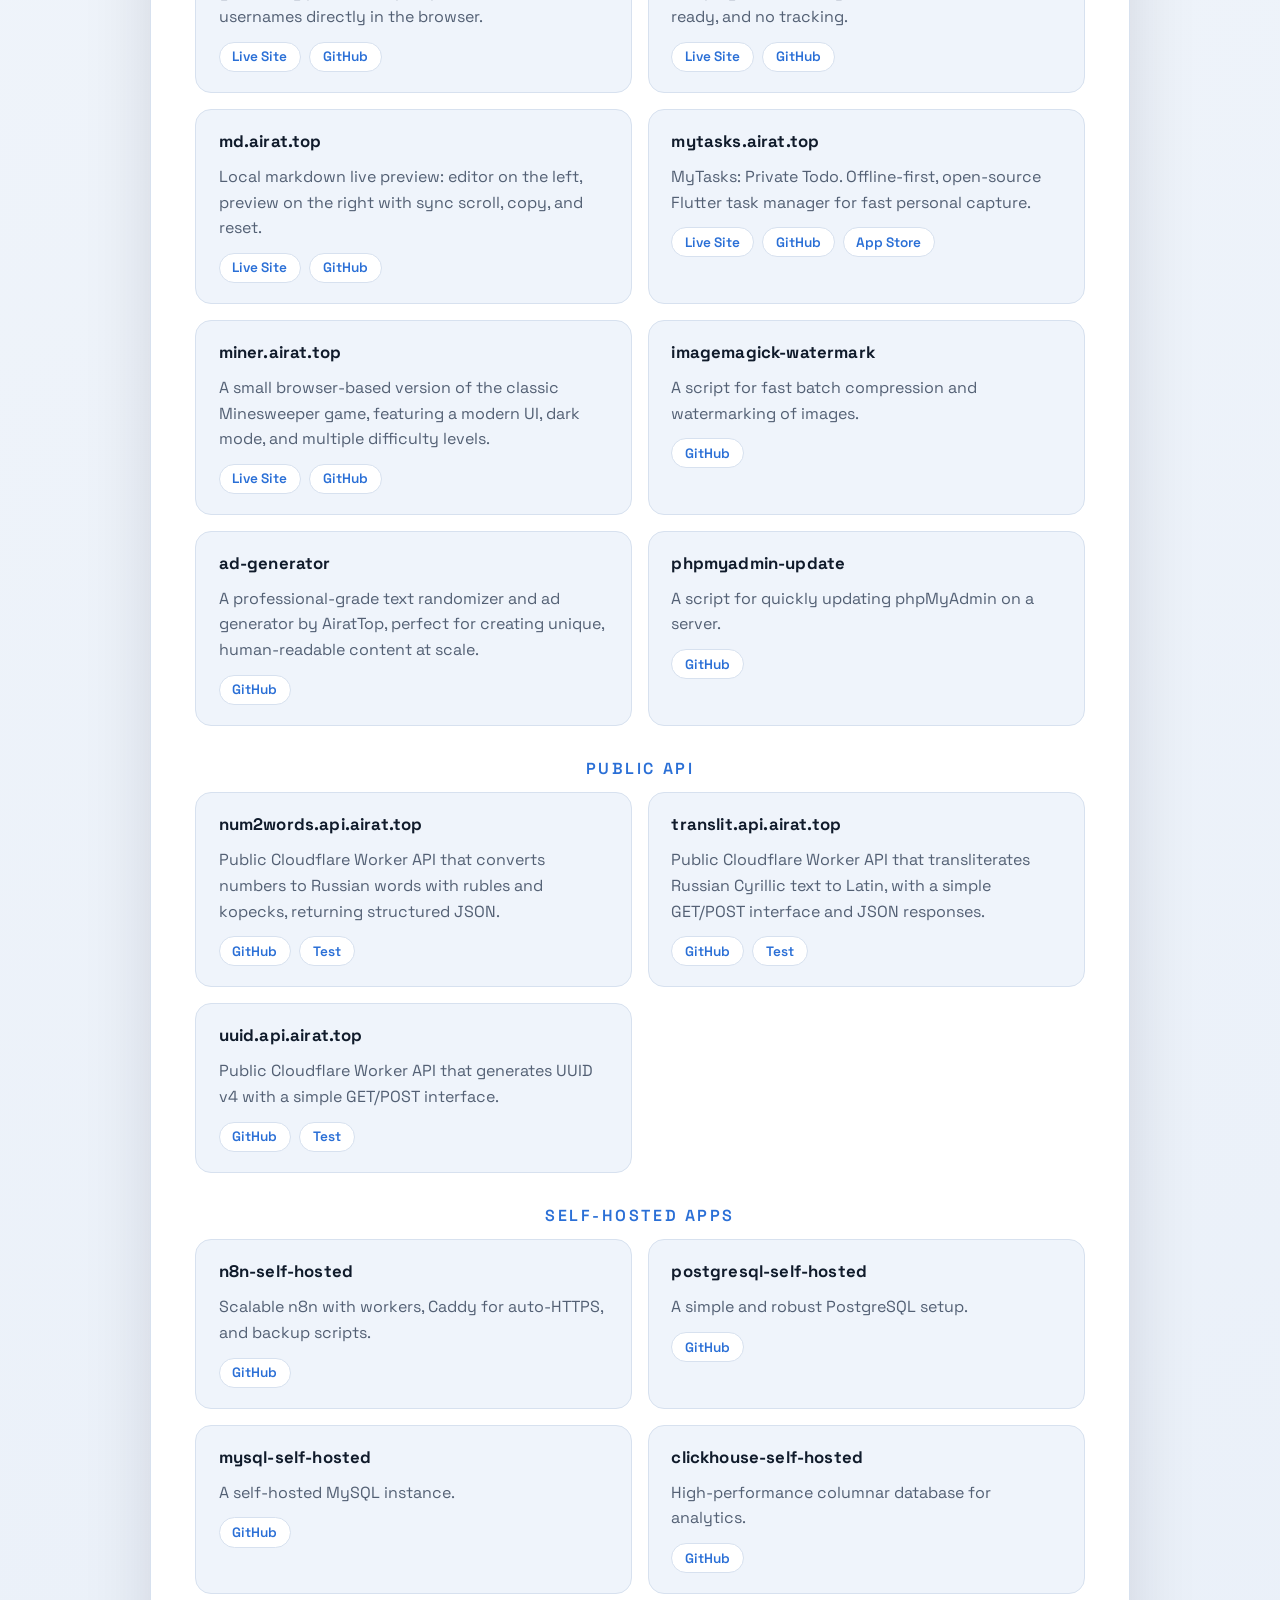
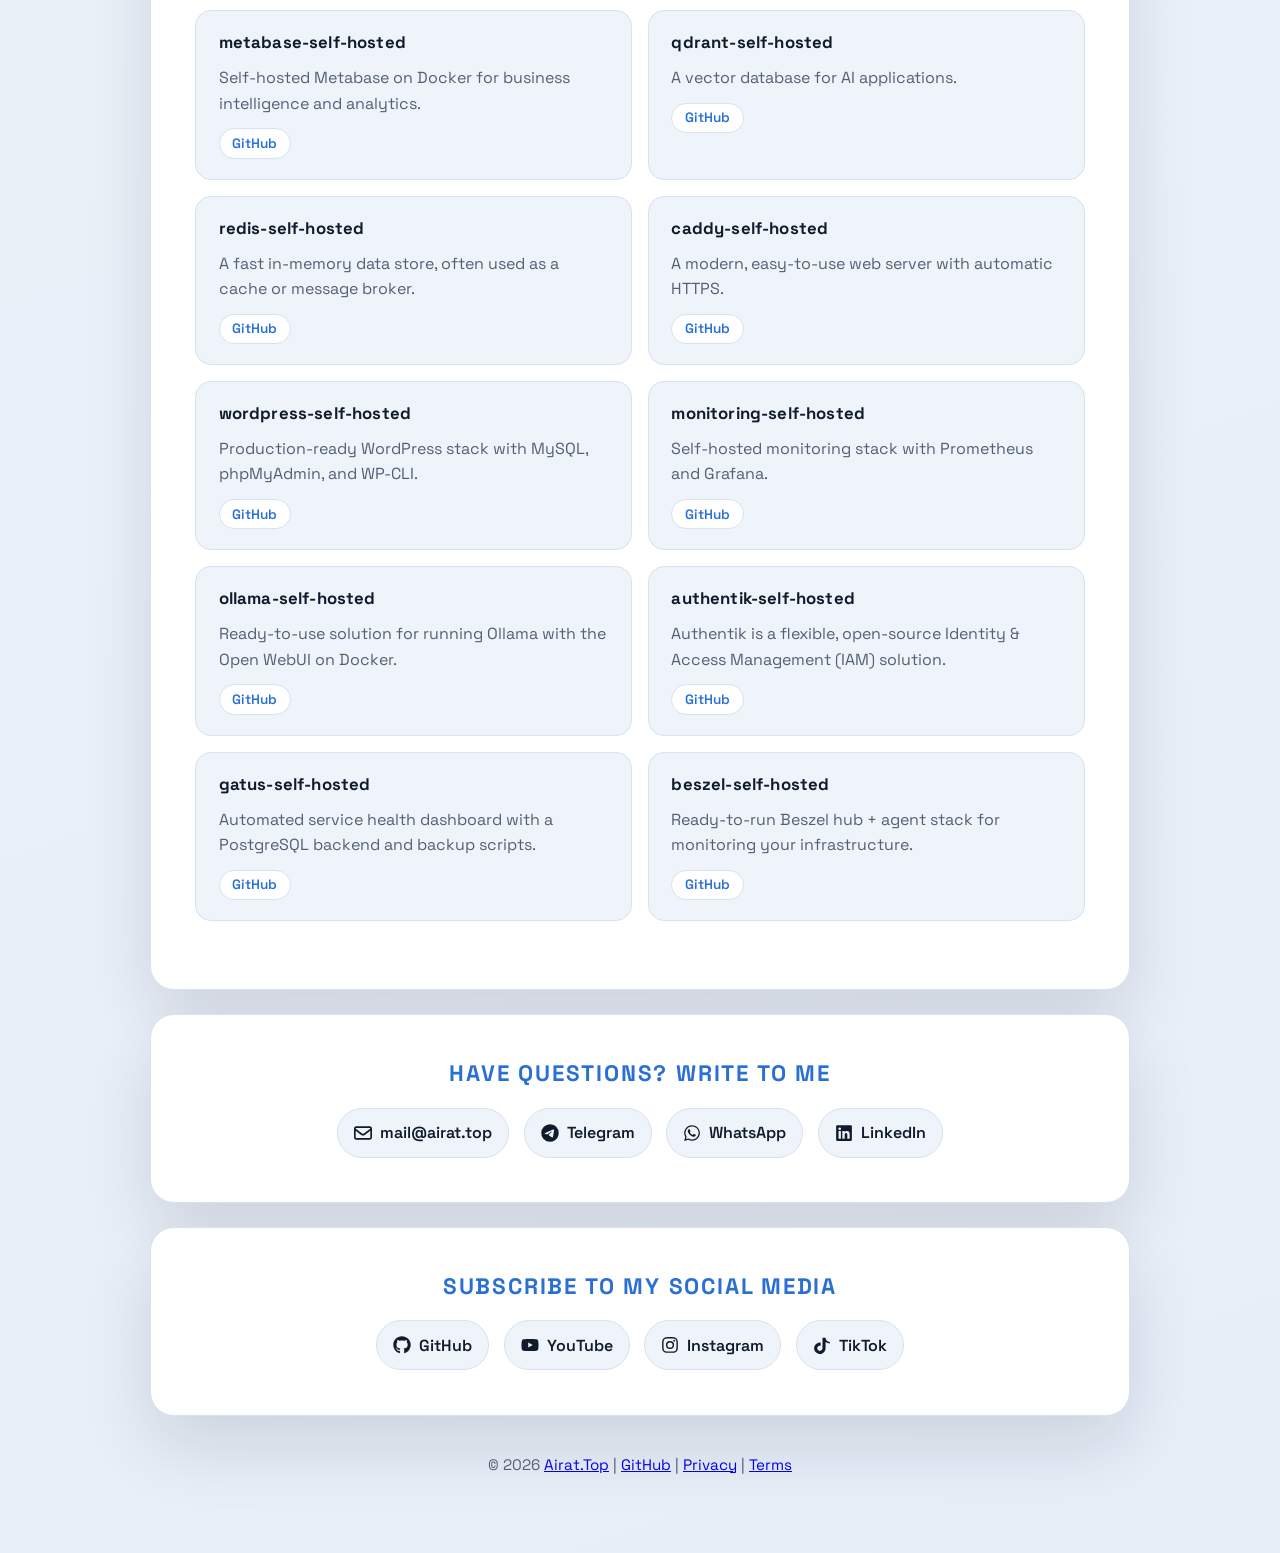
==== commit eedfbd3a: "Update footer" ====
--- a/index.html
+++ b/index.html
@@ -442,11 +442,14 @@
 
       <footer class="doc-footer">
         <p>
+          © 2026
+          <a href="https://airat.top" target="_blank" rel="author">Airat.Top</a>
+          |
           <a href="https://github.com/AiratTop/about.airat.top" target="_blank" rel="noreferrer">GitHub</a>
           |
-          <a href="https://privacy.airat.top" target="_blank" rel="noreferrer privacy-policy">Privacy Policy</a>
+          <a href="https://privacy.airat.top" target="_blank" rel="noreferrer privacy-policy">Privacy</a>
           |
-          <a href="https://terms.airat.top" target="_blank" rel="noreferrer terms-of-service">Terms of Use</a>
+          <a href="https://terms.airat.top" target="_blank" rel="noreferrer terms-of-service">Terms</a>
         </p>
       </footer>
     </main>
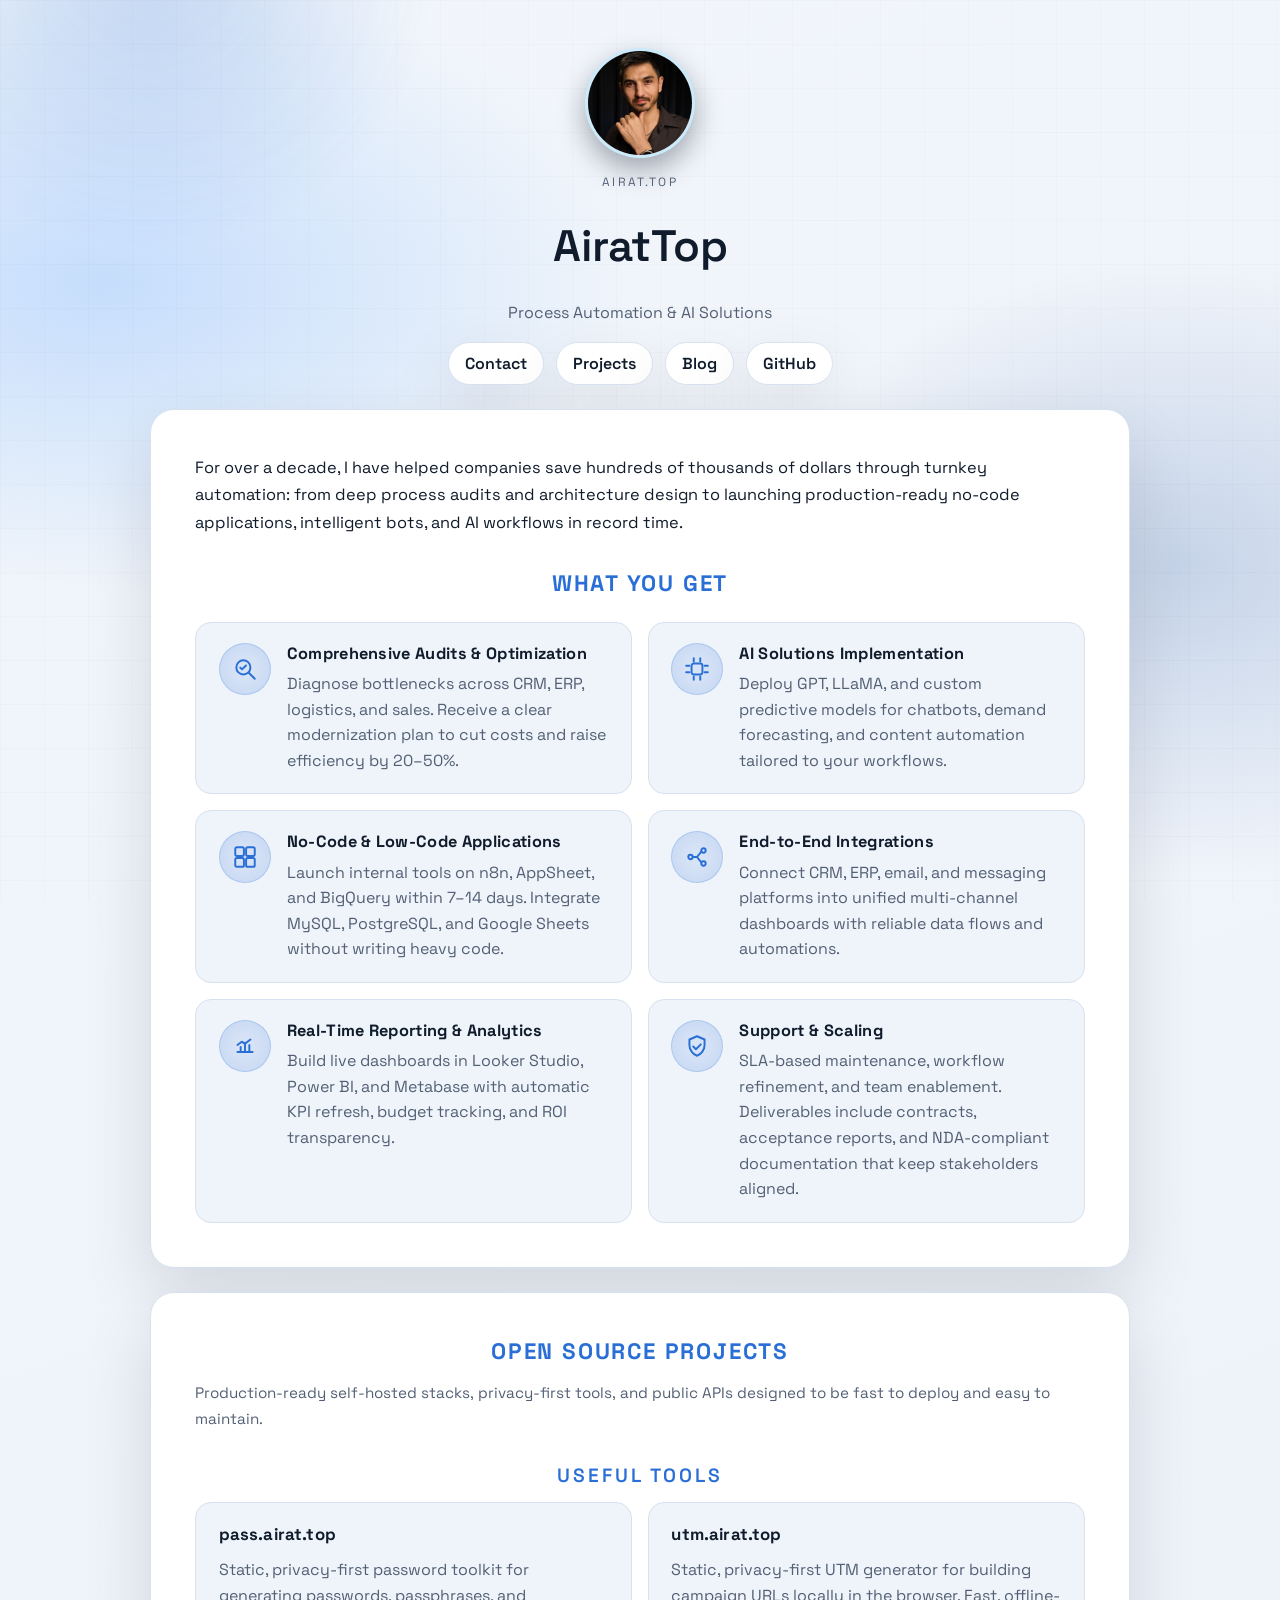
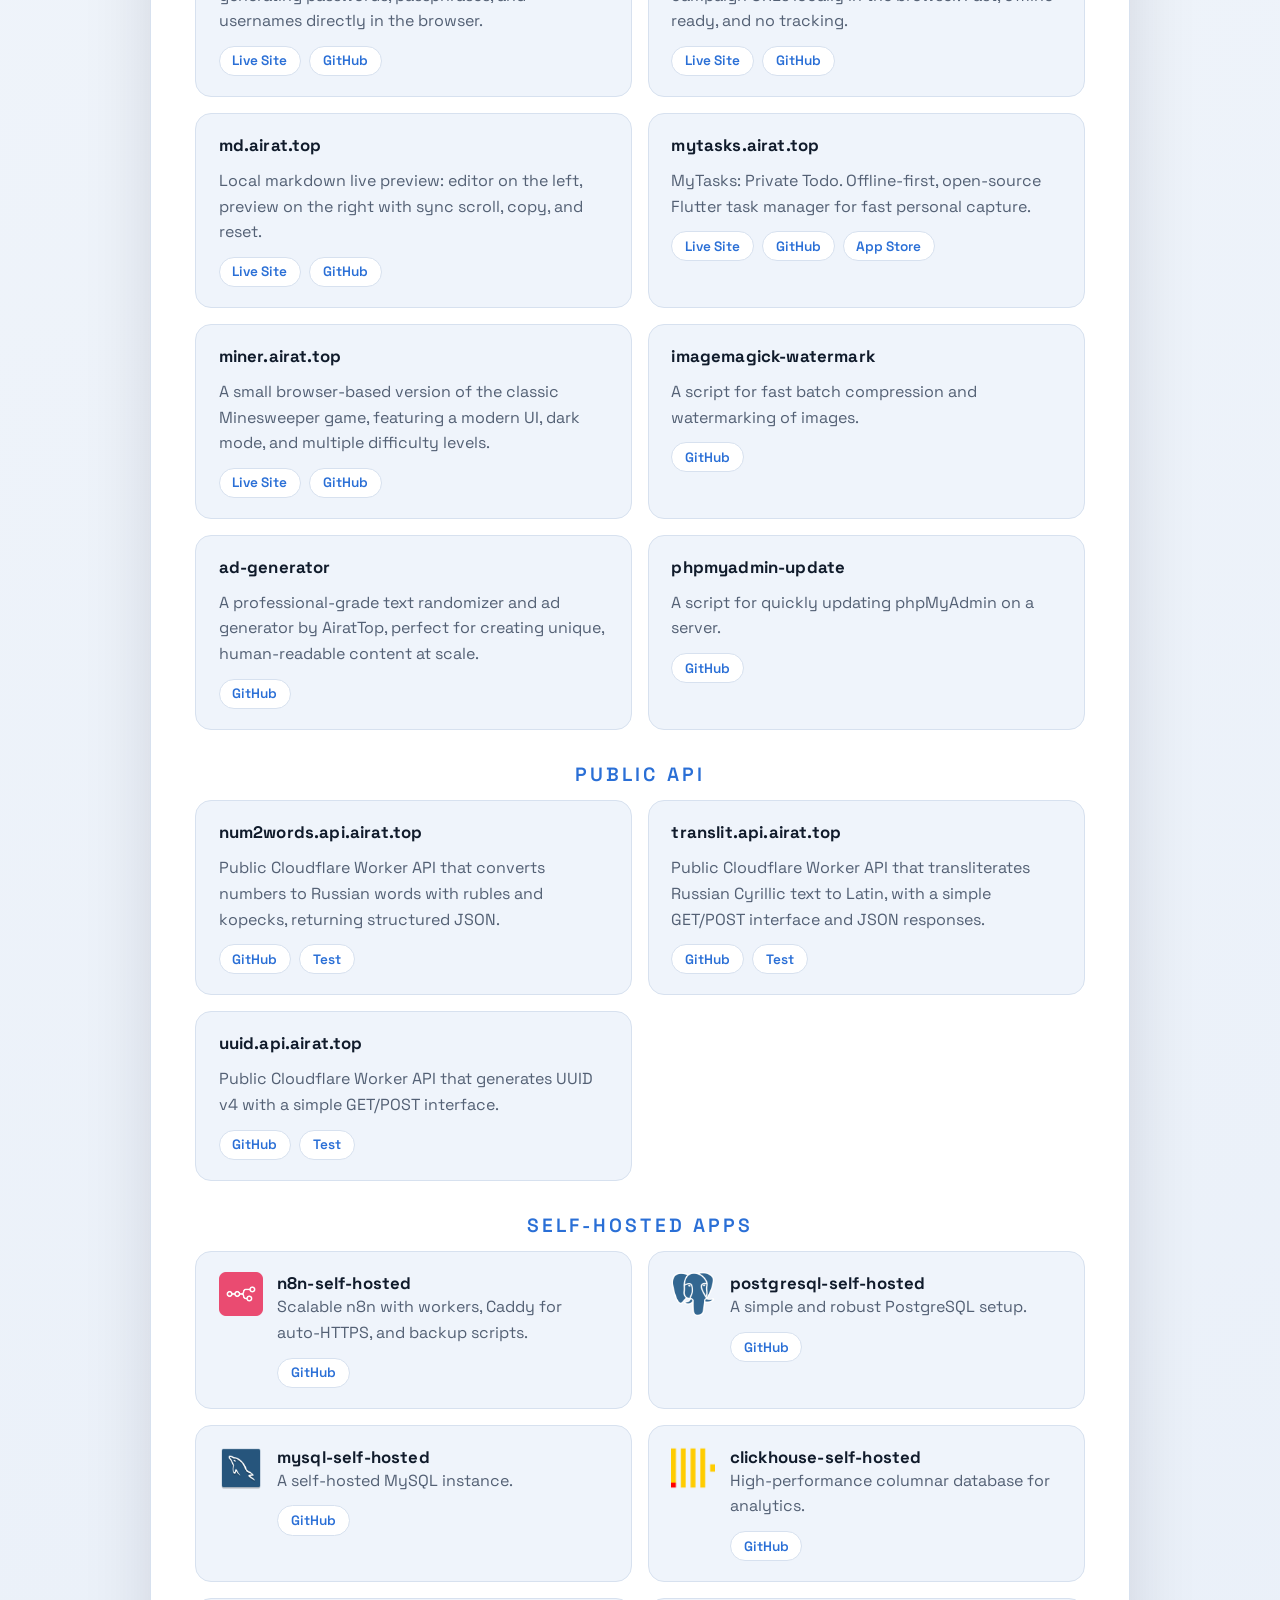
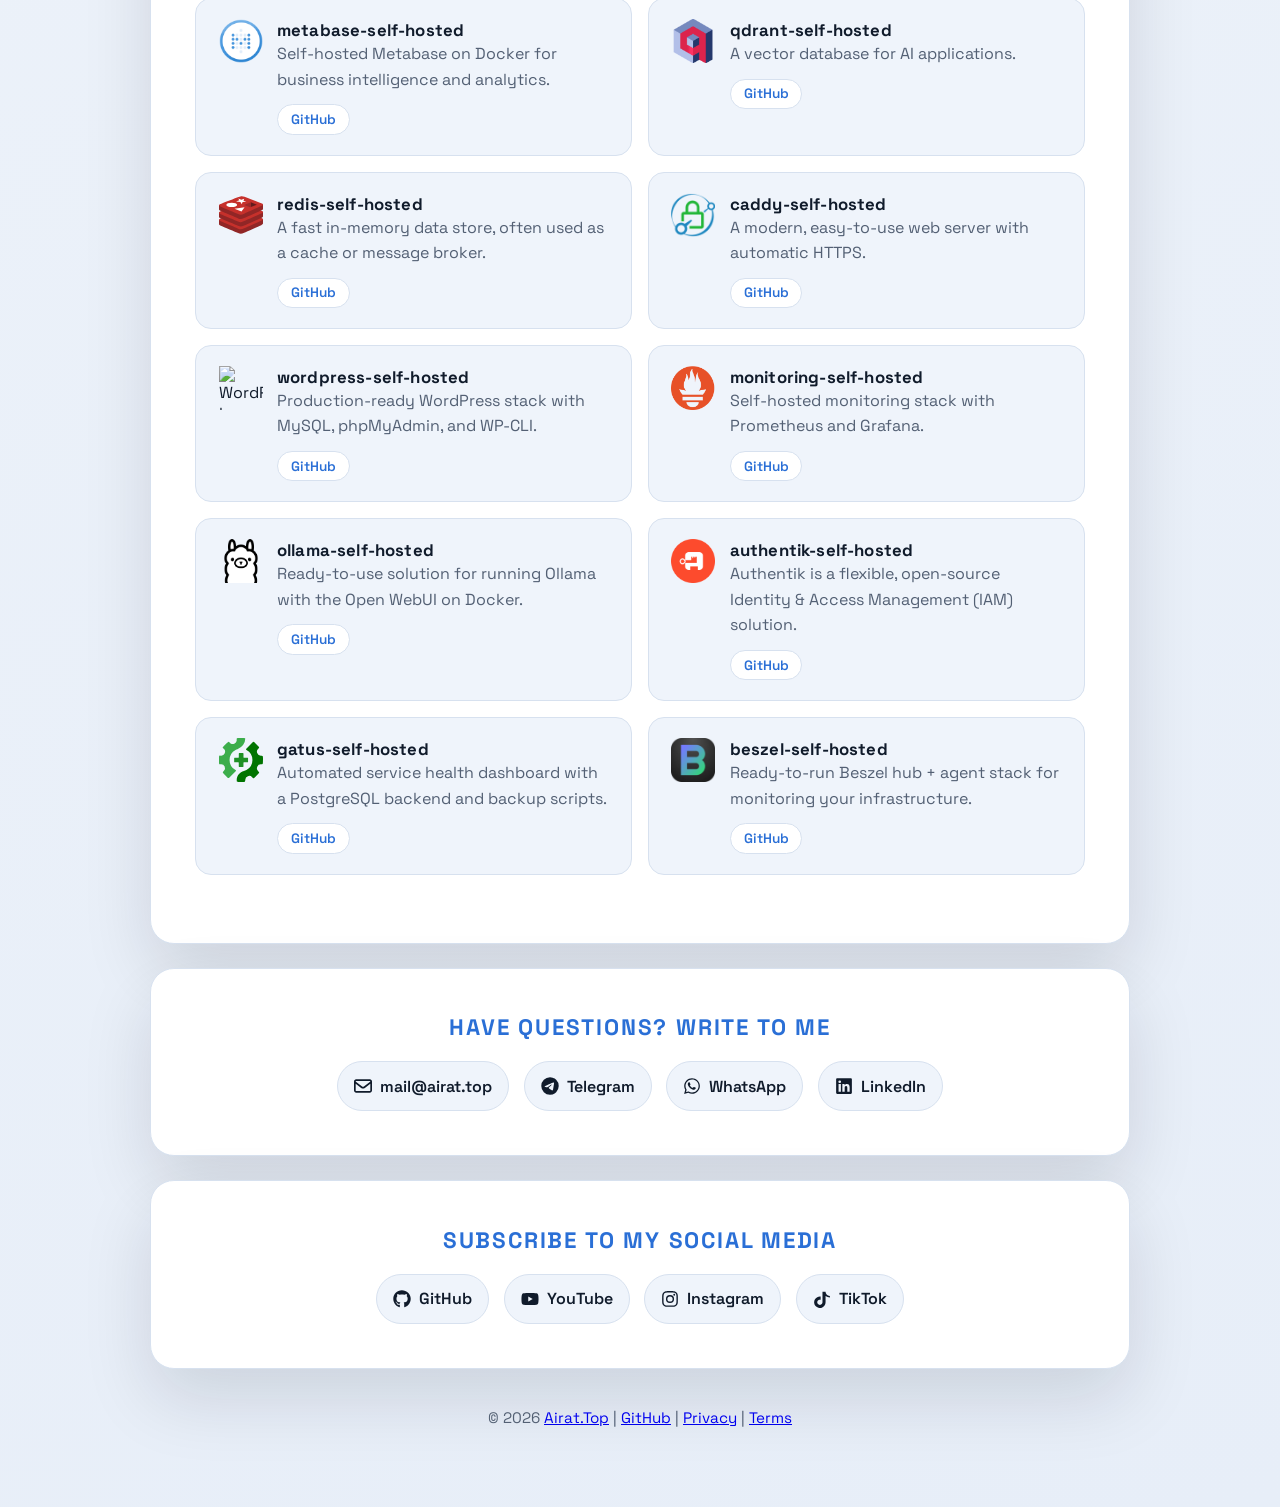
==== commit 35985380: "Add icons" ====
--- a/index.html
+++ b/index.html
@@ -279,100 +279,170 @@
 
         <h3 class="section-title">Self-Hosted Apps</h3>
         <div class="project-grid">
-          <article class="project-card">
-            <h3>n8n-self-hosted</h3>
-            <p>Scalable n8n with workers, Caddy for auto-HTTPS, and backup scripts.</p>
+          <article class="project-card project-card--icon">
+            <div class="project-card-top">
+              <img class="project-icon" src="icons/n8n.png" alt="n8n logo" />
+              <div>
+                <h3>n8n-self-hosted</h3>
+                <p>Scalable n8n with workers, Caddy for auto-HTTPS, and backup scripts.</p>
+              </div>
+            </div>
             <div class="project-links">
               <a class="pill-link" href="https://github.com/AiratTop/n8n-self-hosted" target="_blank" rel="noreferrer">GitHub</a>
             </div>
           </article>
-          <article class="project-card">
-            <h3>postgresql-self-hosted</h3>
-            <p>A simple and robust PostgreSQL setup.</p>
+          <article class="project-card project-card--icon">
+            <div class="project-card-top">
+              <img class="project-icon" src="icons/psql.webp" alt="PostgreSQL logo" />
+              <div>
+                <h3>postgresql-self-hosted</h3>
+                <p>A simple and robust PostgreSQL setup.</p>
+              </div>
+            </div>
             <div class="project-links">
               <a class="pill-link" href="https://github.com/AiratTop/postgresql-self-hosted" target="_blank" rel="noreferrer">GitHub</a>
             </div>
           </article>
-          <article class="project-card">
-            <h3>mysql-self-hosted</h3>
-            <p>A self-hosted MySQL instance.</p>
+          <article class="project-card project-card--icon">
+            <div class="project-card-top">
+              <img class="project-icon" src="icons/mysql.webp" alt="MySQL logo" />
+              <div>
+                <h3>mysql-self-hosted</h3>
+                <p>A self-hosted MySQL instance.</p>
+              </div>
+            </div>
             <div class="project-links">
               <a class="pill-link" href="https://github.com/AiratTop/mysql-self-hosted" target="_blank" rel="noreferrer">GitHub</a>
             </div>
           </article>
-          <article class="project-card">
-            <h3>clickhouse-self-hosted</h3>
-            <p>High-performance columnar database for analytics.</p>
+          <article class="project-card project-card--icon">
+            <div class="project-card-top">
+              <img class="project-icon" src="icons/clickhouse.png" alt="ClickHouse logo" />
+              <div>
+                <h3>clickhouse-self-hosted</h3>
+                <p>High-performance columnar database for analytics.</p>
+              </div>
+            </div>
             <div class="project-links">
               <a class="pill-link" href="https://github.com/AiratTop/clickhouse-self-hosted" target="_blank" rel="noreferrer">GitHub</a>
             </div>
           </article>
-          <article class="project-card">
-            <h3>metabase-self-hosted</h3>
-            <p>Self-hosted Metabase on Docker for business intelligence and analytics.</p>
+          <article class="project-card project-card--icon">
+            <div class="project-card-top">
+              <img class="project-icon" src="icons/metabase.png" alt="Metabase logo" />
+              <div>
+                <h3>metabase-self-hosted</h3>
+                <p>Self-hosted Metabase on Docker for business intelligence and analytics.</p>
+              </div>
+            </div>
             <div class="project-links">
               <a class="pill-link" href="https://github.com/AiratTop/metabase-self-hosted" target="_blank" rel="noreferrer">GitHub</a>
             </div>
           </article>
-          <article class="project-card">
-            <h3>qdrant-self-hosted</h3>
-            <p>A vector database for AI applications.</p>
+          <article class="project-card project-card--icon">
+            <div class="project-card-top">
+              <img class="project-icon" src="icons/qdrant.png" alt="Qdrant logo" />
+              <div>
+                <h3>qdrant-self-hosted</h3>
+                <p>A vector database for AI applications.</p>
+              </div>
+            </div>
             <div class="project-links">
               <a class="pill-link" href="https://github.com/AiratTop/qdrant-self-hosted" target="_blank" rel="noreferrer">GitHub</a>
             </div>
           </article>
-          <article class="project-card">
-            <h3>redis-self-hosted</h3>
-            <p>A fast in-memory data store, often used as a cache or message broker.</p>
+          <article class="project-card project-card--icon">
+            <div class="project-card-top">
+              <img class="project-icon" src="icons/redis.svg" alt="Redis logo" />
+              <div>
+                <h3>redis-self-hosted</h3>
+                <p>A fast in-memory data store, often used as a cache or message broker.</p>
+              </div>
+            </div>
             <div class="project-links">
               <a class="pill-link" href="https://github.com/AiratTop/redis-self-hosted" target="_blank" rel="noreferrer">GitHub</a>
             </div>
           </article>
-          <article class="project-card">
-            <h3>caddy-self-hosted</h3>
-            <p>A modern, easy-to-use web server with automatic HTTPS.</p>
+          <article class="project-card project-card--icon">
+            <div class="project-card-top">
+              <img class="project-icon" src="icons/caddy.png" alt="Caddy logo" />
+              <div>
+                <h3>caddy-self-hosted</h3>
+                <p>A modern, easy-to-use web server with automatic HTTPS.</p>
+              </div>
+            </div>
             <div class="project-links">
               <a class="pill-link" href="https://github.com/AiratTop/caddy-self-hosted" target="_blank" rel="noreferrer">GitHub</a>
             </div>
           </article>
-          <article class="project-card">
-            <h3>wordpress-self-hosted</h3>
-            <p>Production-ready WordPress stack with MySQL, phpMyAdmin, and WP-CLI.</p>
+          <article class="project-card project-card--icon">
+            <div class="project-card-top">
+              <img class="project-icon" src="icons/wp.png" alt="WordPress logo" />
+              <div>
+                <h3>wordpress-self-hosted</h3>
+                <p>Production-ready WordPress stack with MySQL, phpMyAdmin, and WP-CLI.</p>
+              </div>
+            </div>
             <div class="project-links">
               <a class="pill-link" href="https://github.com/AiratTop/wordpress-self-hosted" target="_blank" rel="noreferrer">GitHub</a>
             </div>
           </article>
-          <article class="project-card">
-            <h3>monitoring-self-hosted</h3>
-            <p>Self-hosted monitoring stack with Prometheus and Grafana.</p>
+          <article class="project-card project-card--icon">
+            <div class="project-card-top">
+              <img class="project-icon" src="icons/prometheus.png" alt="Monitoring stack logo" />
+              <div>
+                <h3>monitoring-self-hosted</h3>
+                <p>Self-hosted monitoring stack with Prometheus and Grafana.</p>
+              </div>
+            </div>
             <div class="project-links">
               <a class="pill-link" href="https://github.com/AiratTop/monitoring-self-hosted" target="_blank" rel="noreferrer">GitHub</a>
             </div>
           </article>
-          <article class="project-card">
-            <h3>ollama-self-hosted</h3>
-            <p>Ready-to-use solution for running Ollama with the Open WebUI on Docker.</p>
+          <article class="project-card project-card--icon">
+            <div class="project-card-top">
+              <img class="project-icon" src="icons/ollama.png" alt="Ollama logo" />
+              <div>
+                <h3>ollama-self-hosted</h3>
+                <p>Ready-to-use solution for running Ollama with the Open WebUI on Docker.</p>
+              </div>
+            </div>
             <div class="project-links">
               <a class="pill-link" href="https://github.com/AiratTop/ollama-self-hosted" target="_blank" rel="noreferrer">GitHub</a>
             </div>
           </article>
-          <article class="project-card">
-            <h3>authentik-self-hosted</h3>
-            <p>Authentik is a flexible, open-source Identity &amp; Access Management (IAM) solution.</p>
+          <article class="project-card project-card--icon">
+            <div class="project-card-top">
+              <img class="project-icon" src="icons/authentik.png" alt="Authentik logo" />
+              <div>
+                <h3>authentik-self-hosted</h3>
+                <p>Authentik is a flexible, open-source Identity &amp; Access Management (IAM) solution.</p>
+              </div>
+            </div>
             <div class="project-links">
               <a class="pill-link" href="https://github.com/AiratTop/authentik-self-hosted" target="_blank" rel="noreferrer">GitHub</a>
             </div>
           </article>
-          <article class="project-card">
-            <h3>gatus-self-hosted</h3>
-            <p>Automated service health dashboard with a PostgreSQL backend and backup scripts.</p>
+          <article class="project-card project-card--icon">
+            <div class="project-card-top">
+              <img class="project-icon" src="icons/gatus.svg" alt="Gatus logo" />
+              <div>
+                <h3>gatus-self-hosted</h3>
+                <p>Automated service health dashboard with a PostgreSQL backend and backup scripts.</p>
+              </div>
+            </div>
             <div class="project-links">
               <a class="pill-link" href="https://github.com/AiratTop/gatus-self-hosted" target="_blank" rel="noreferrer">GitHub</a>
             </div>
           </article>
-          <article class="project-card">
-            <h3>beszel-self-hosted</h3>
-            <p>Ready-to-run Beszel hub + agent stack for monitoring your infrastructure.</p>
+          <article class="project-card project-card--icon">
+            <div class="project-card-top">
+              <img class="project-icon" src="icons/beszel.png" alt="Beszel logo" />
+              <div>
+                <h3>beszel-self-hosted</h3>
+                <p>Ready-to-run Beszel hub + agent stack for monitoring your infrastructure.</p>
+              </div>
+            </div>
             <div class="project-links">
               <a class="pill-link" href="https://github.com/AiratTop/beszel-self-hosted" target="_blank" rel="noreferrer">GitHub</a>
             </div>
--- a/styles.css
+++ b/styles.css
@@ -436,7 +436,7 @@
 
 .section-title {
   margin: 2rem 0 0.85rem;
-  font-size: 1rem;
+  font-size: 1.2rem;
   font-weight: 600;
   letter-spacing: 0.16em;
   text-transform: uppercase;
@@ -465,6 +465,32 @@
   border: 1px solid var(--border);
   background: var(--surface-strong);
   transition: transform 0.2s ease, border-color 0.2s ease;
+}
+
+.project-card--icon .project-card-top {
+  display: grid;
+  grid-template-columns: 44px 1fr;
+  gap: 0.9rem;
+  align-items: start;
+}
+
+.project-card--icon .project-links {
+  margin-left: calc(44px + 0.9rem);
+}
+
+.project-card--icon h3 {
+  margin: 0;
+}
+
+.project-card--icon p {
+  margin: 0.35rem 0 0;
+}
+
+.project-icon {
+  width: 44px;
+  height: 44px;
+  object-fit: contain;
+  display: block;
 }
 
 .project-card:hover,
@@ -573,4 +599,17 @@
     width: 46px;
     height: 46px;
   }
-}
+
+  .project-card--icon .project-card-top {
+    grid-template-columns: 40px 1fr;
+  }
+
+  .project-icon {
+    width: 40px;
+    height: 40px;
+  }
+
+  .project-card--icon .project-links {
+    margin-left: calc(40px + 0.9rem);
+  }
+}
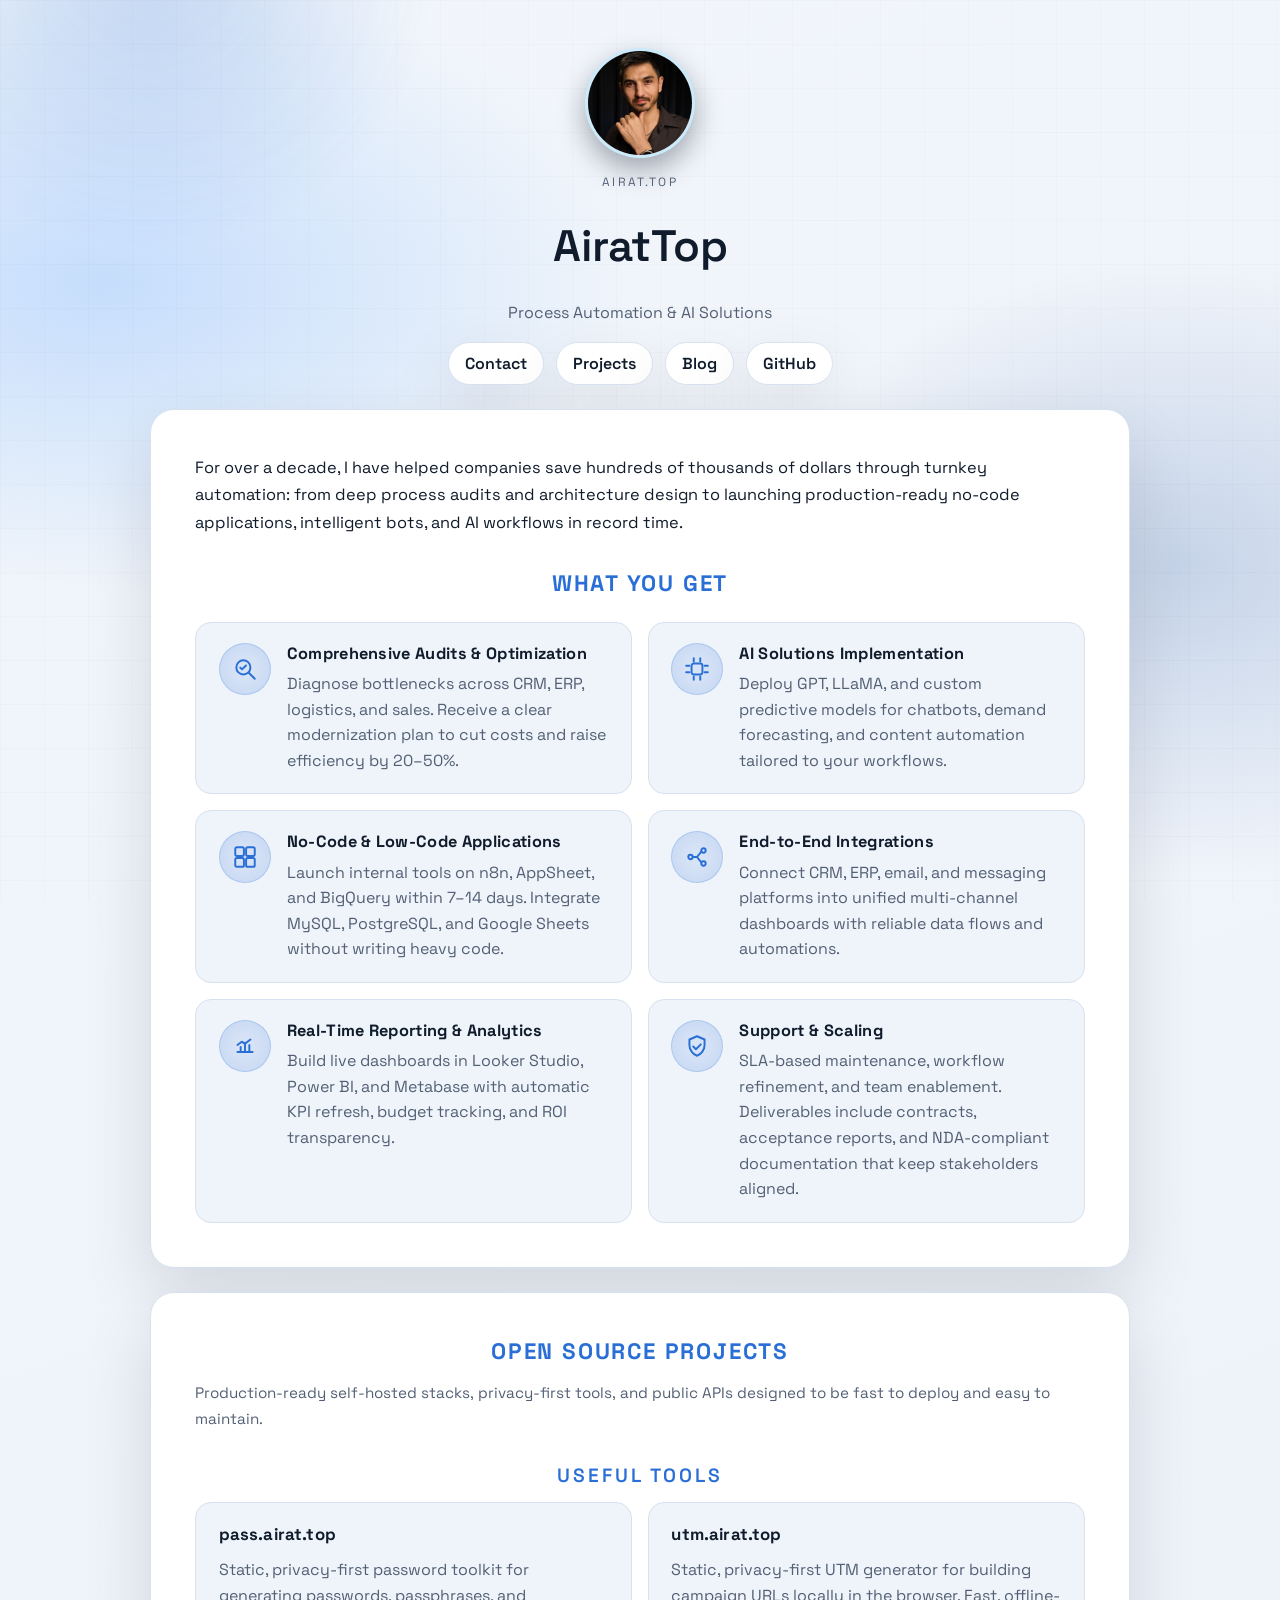
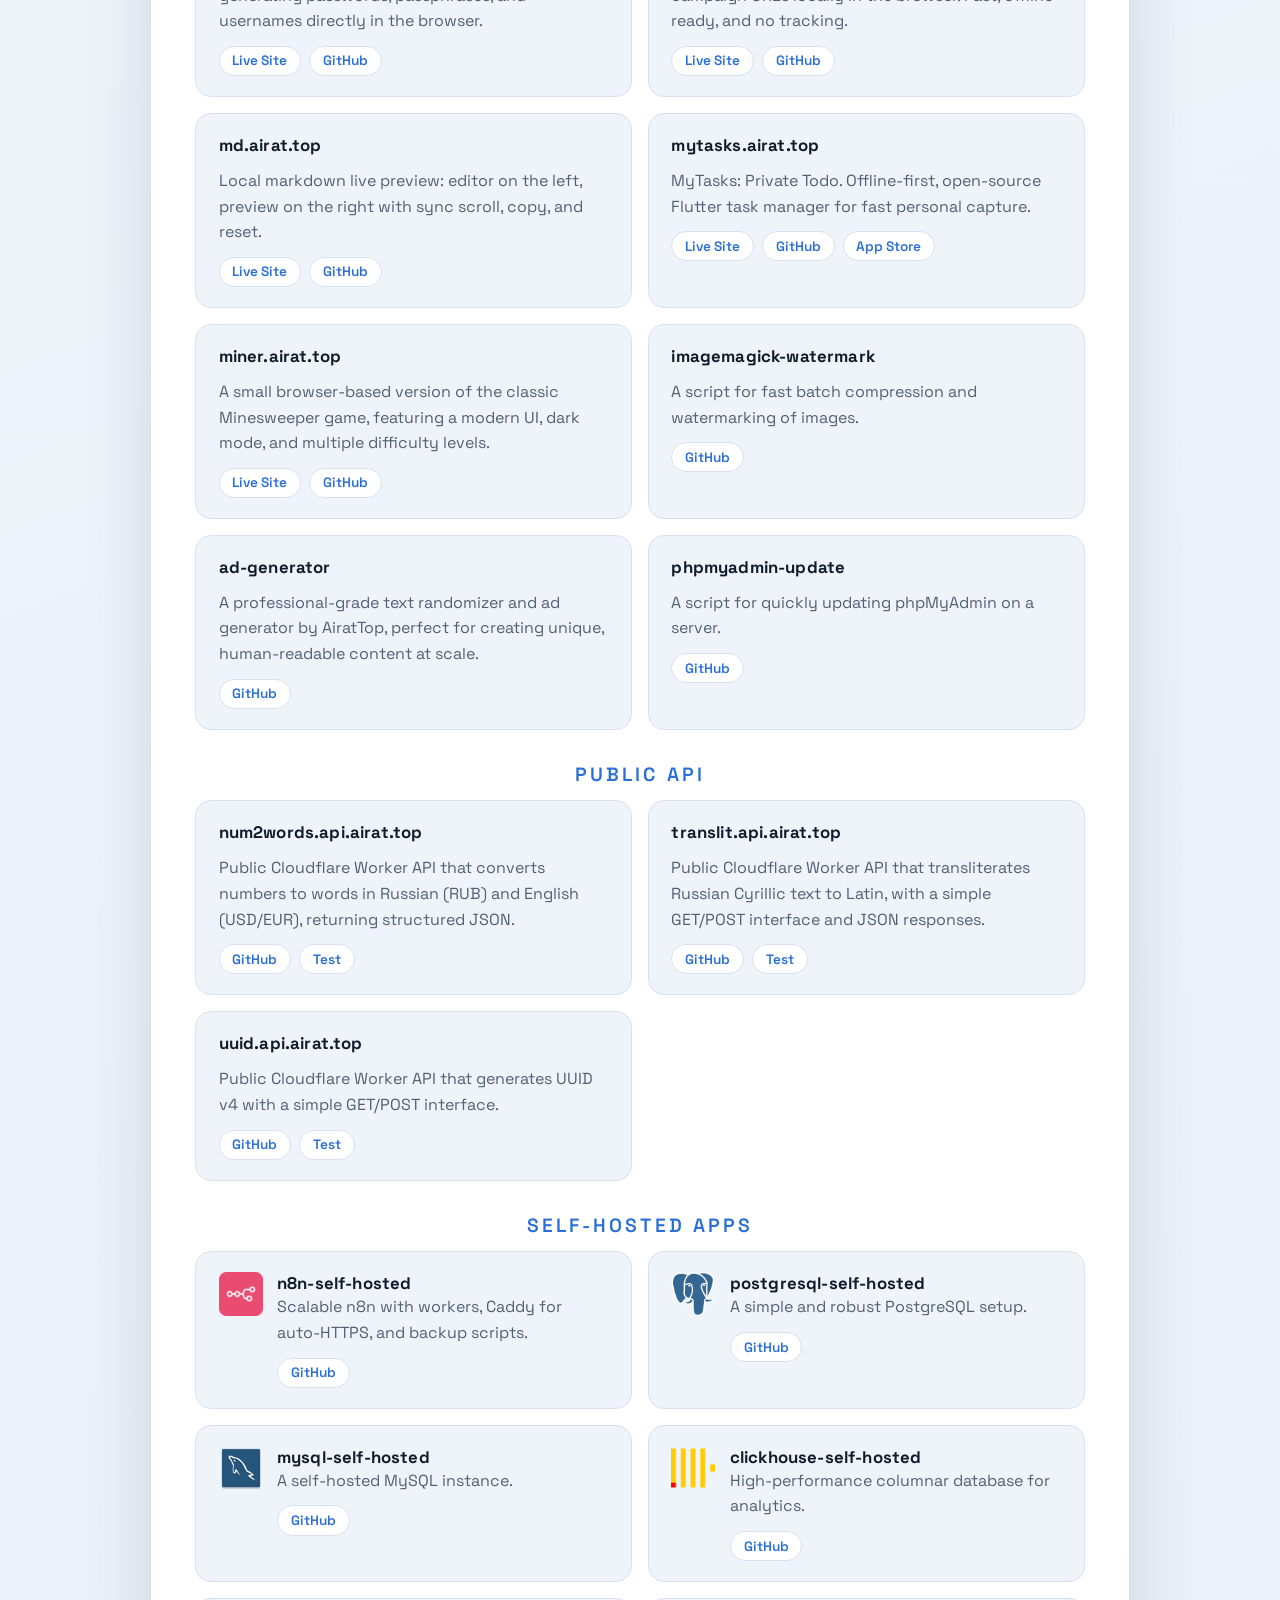
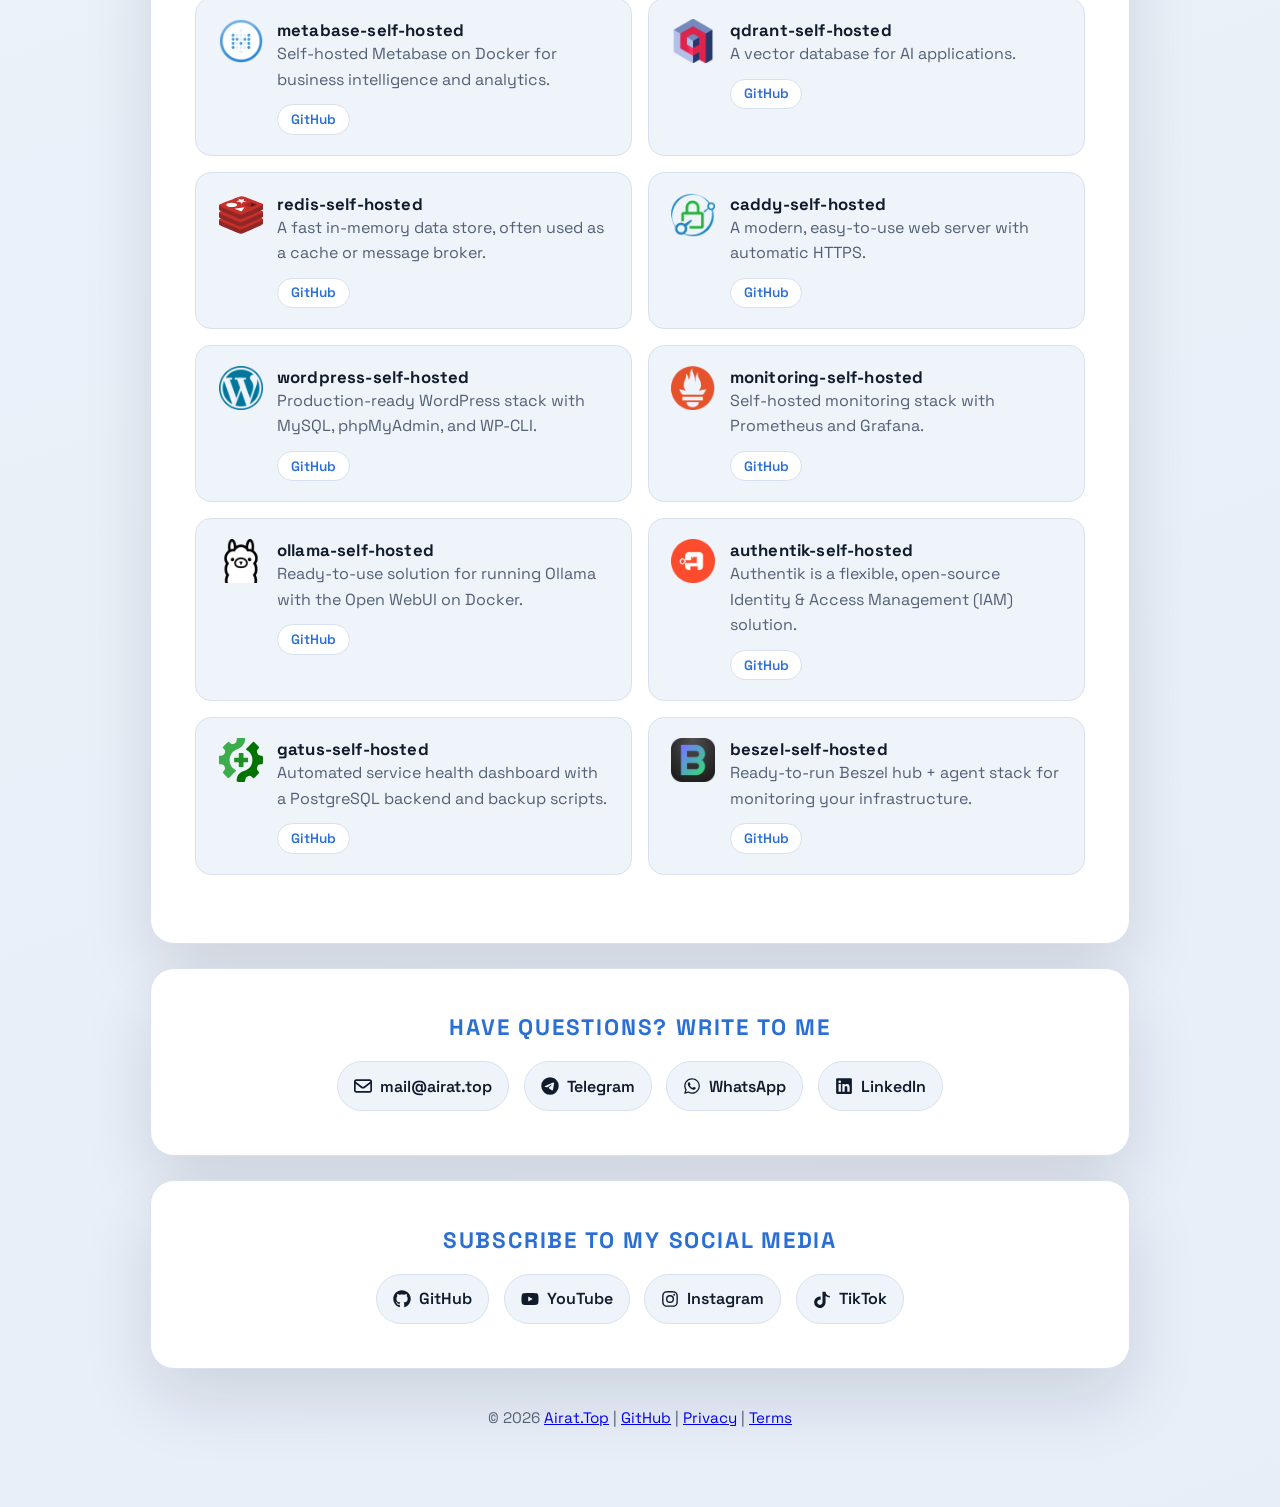
==== commit 2810b496: "Update API description" ====
--- a/index.html
+++ b/index.html
@@ -253,10 +253,10 @@
         <div class="project-grid">
           <article class="project-card">
             <h3>num2words.api.airat.top</h3>
-            <p>Public Cloudflare Worker API that converts numbers to Russian words with rubles and kopecks, returning structured JSON.</p>
+            <p>Public Cloudflare Worker API that converts numbers to words in Russian (RUB) and English (USD/EUR), returning structured JSON.</p>
             <div class="project-links">
               <a class="pill-link" href="https://github.com/AiratTop/num2words.api.airat.top" target="_blank" rel="noreferrer">GitHub</a>
-              <a class="pill-link" href="https://num2words.api.airat.top/?number=1234.56" target="_blank" rel="noreferrer">Test</a>
+              <a class="pill-link" href="https://num2words.api.airat.top/?number=1234.56&lang=en&currency=usd" target="_blank" rel="noreferrer">Test</a>
             </div>
           </article>
           <article class="project-card">
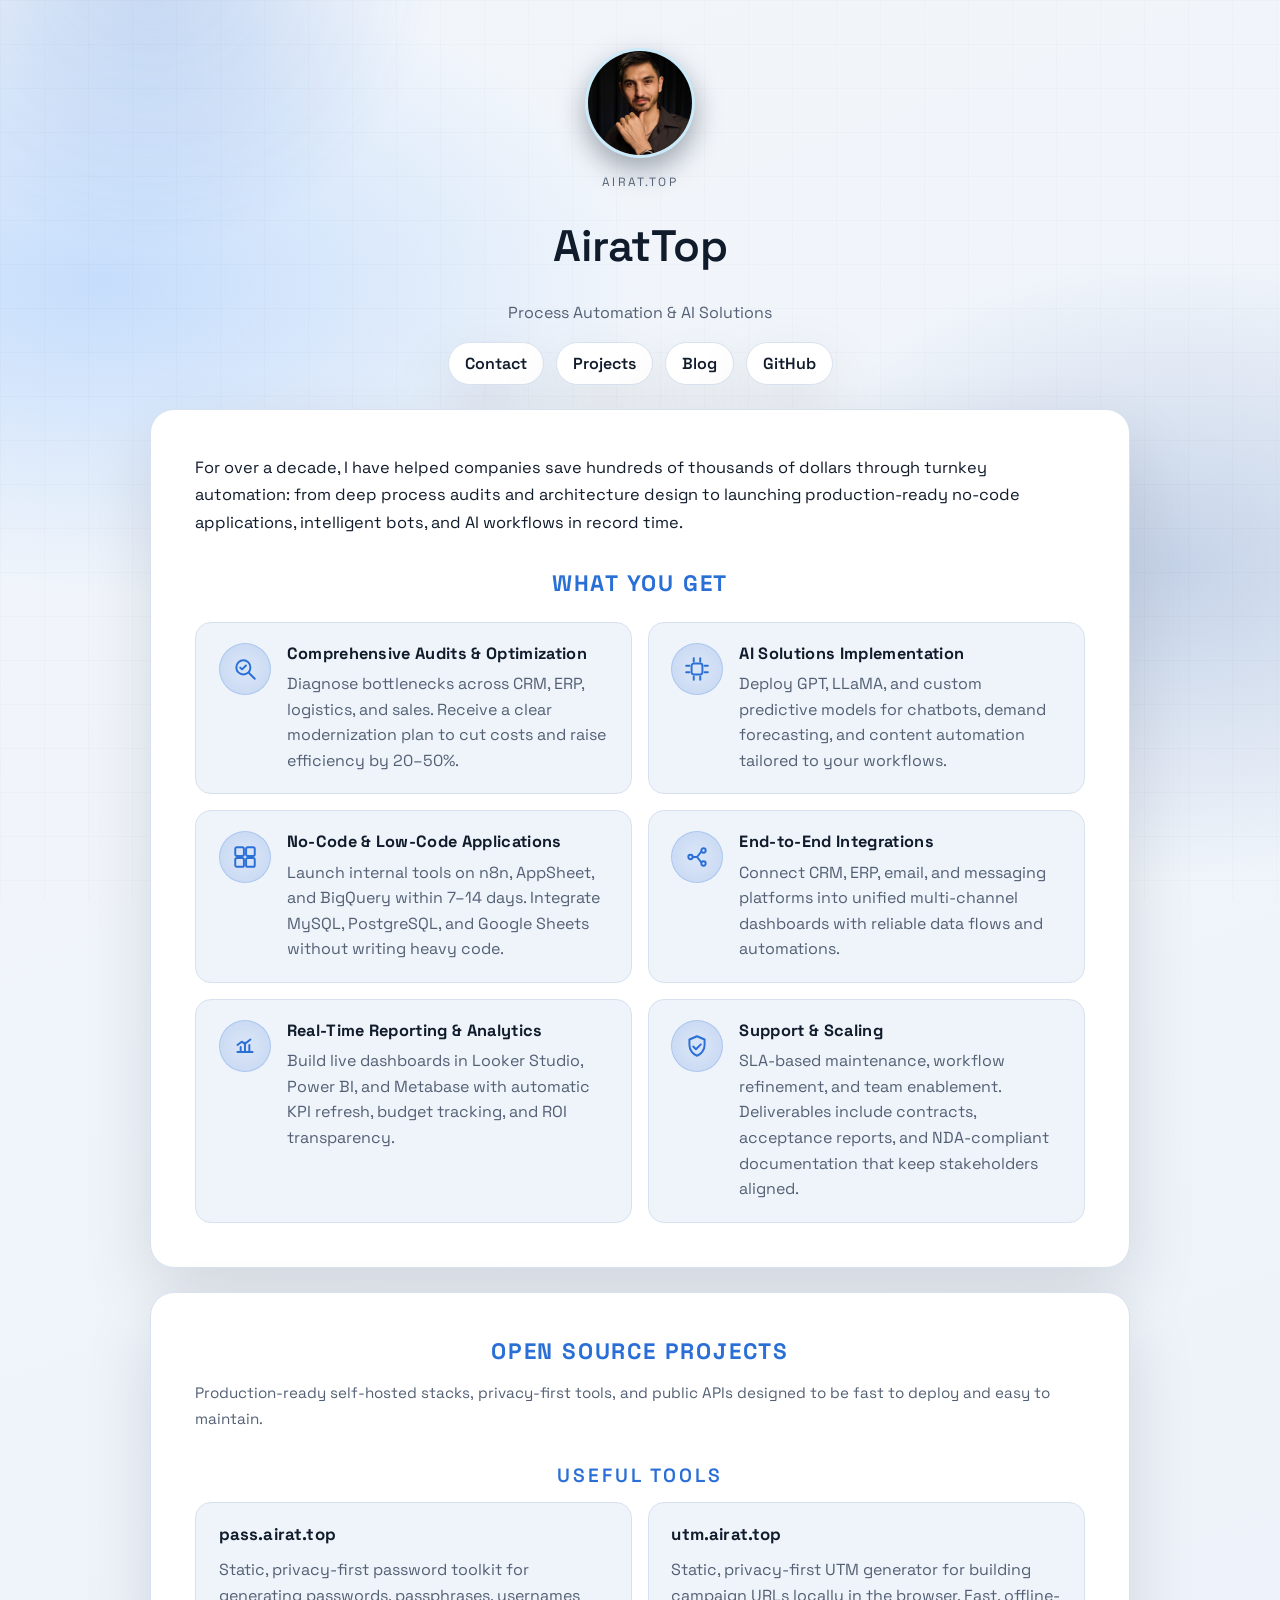
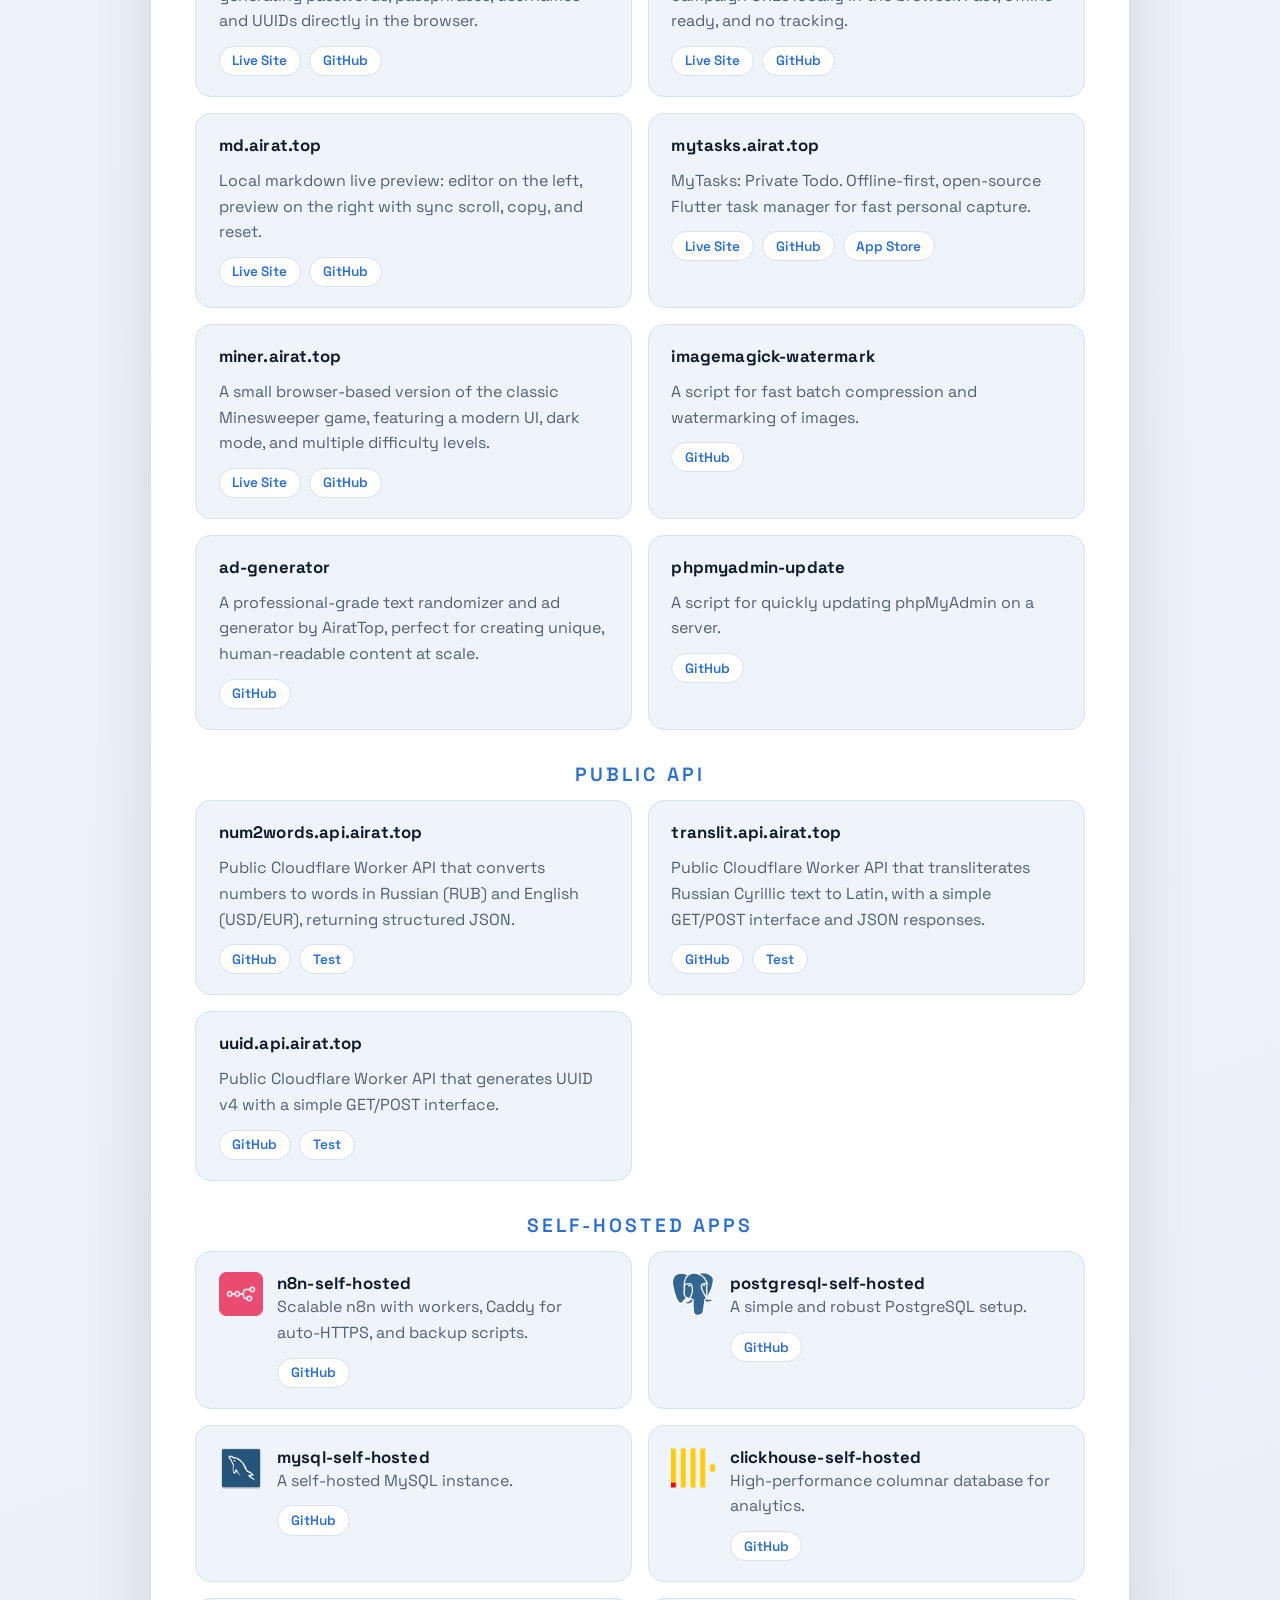
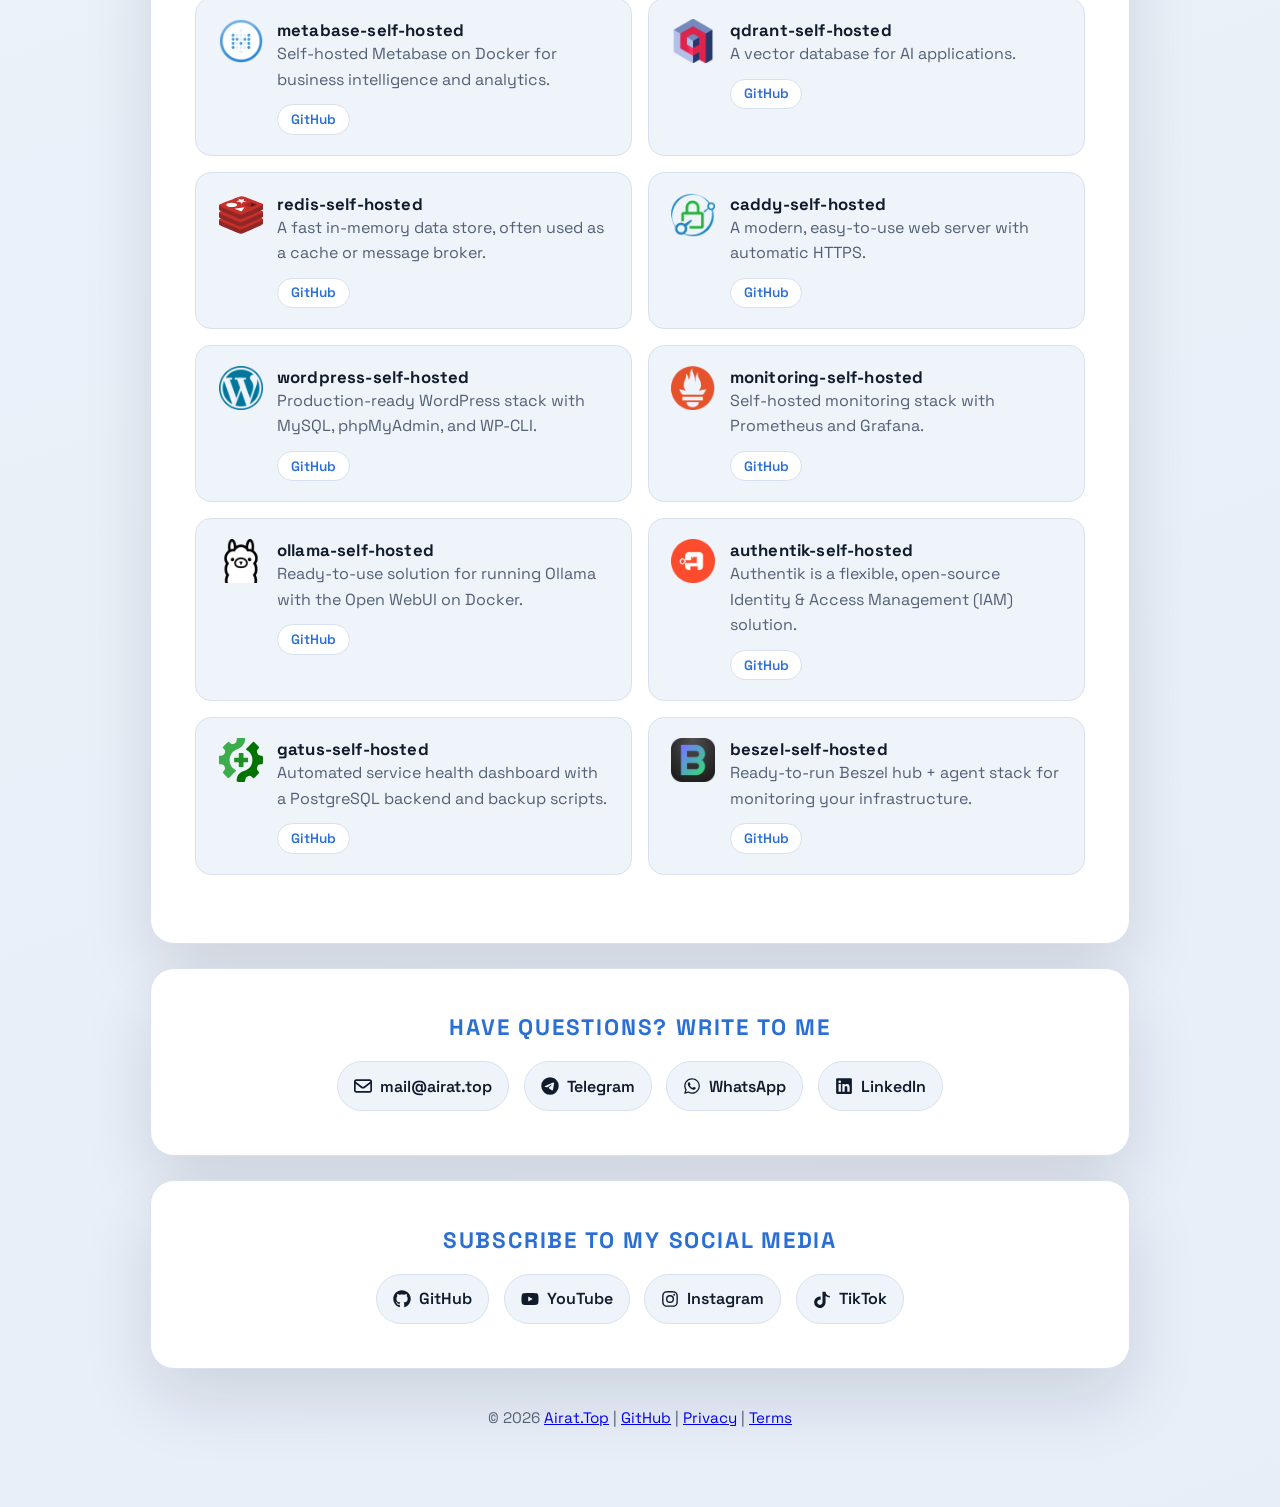
==== commit 9d53ef98: "Update" ====
--- a/index.html
+++ b/index.html
@@ -187,7 +187,7 @@
         <div class="project-grid">
           <article class="project-card">
             <h3>pass.airat.top</h3>
-            <p>Static, privacy-first password toolkit for generating passwords, passphrases, and usernames directly in the browser.</p>
+            <p>Static, privacy-first password toolkit for generating passwords, passphrases, usernames and UUIDs directly in the browser.</p>
             <div class="project-links">
               <a class="pill-link" href="https://pass.airat.top" target="_blank" rel="noreferrer">Live Site</a>
               <a class="pill-link" href="https://github.com/AiratTop/pass.airat.top" target="_blank" rel="noreferrer">GitHub</a>
